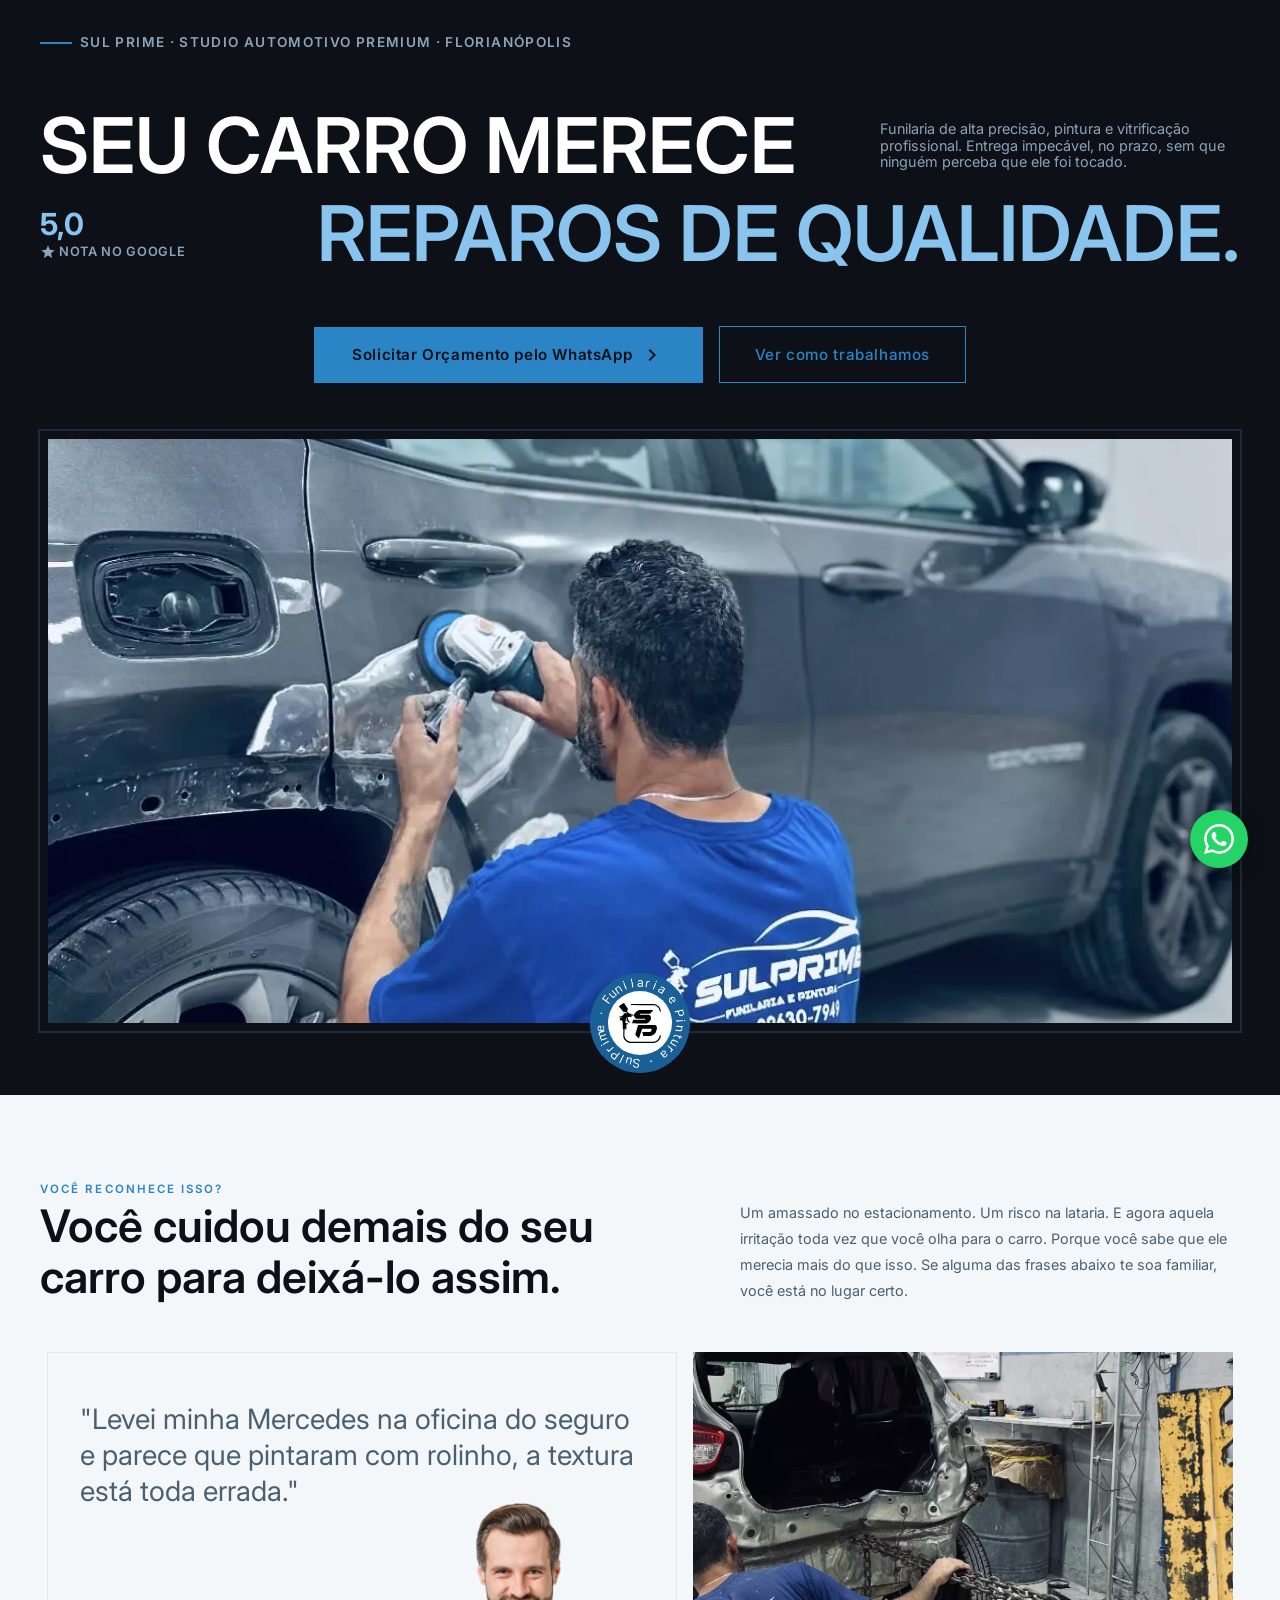
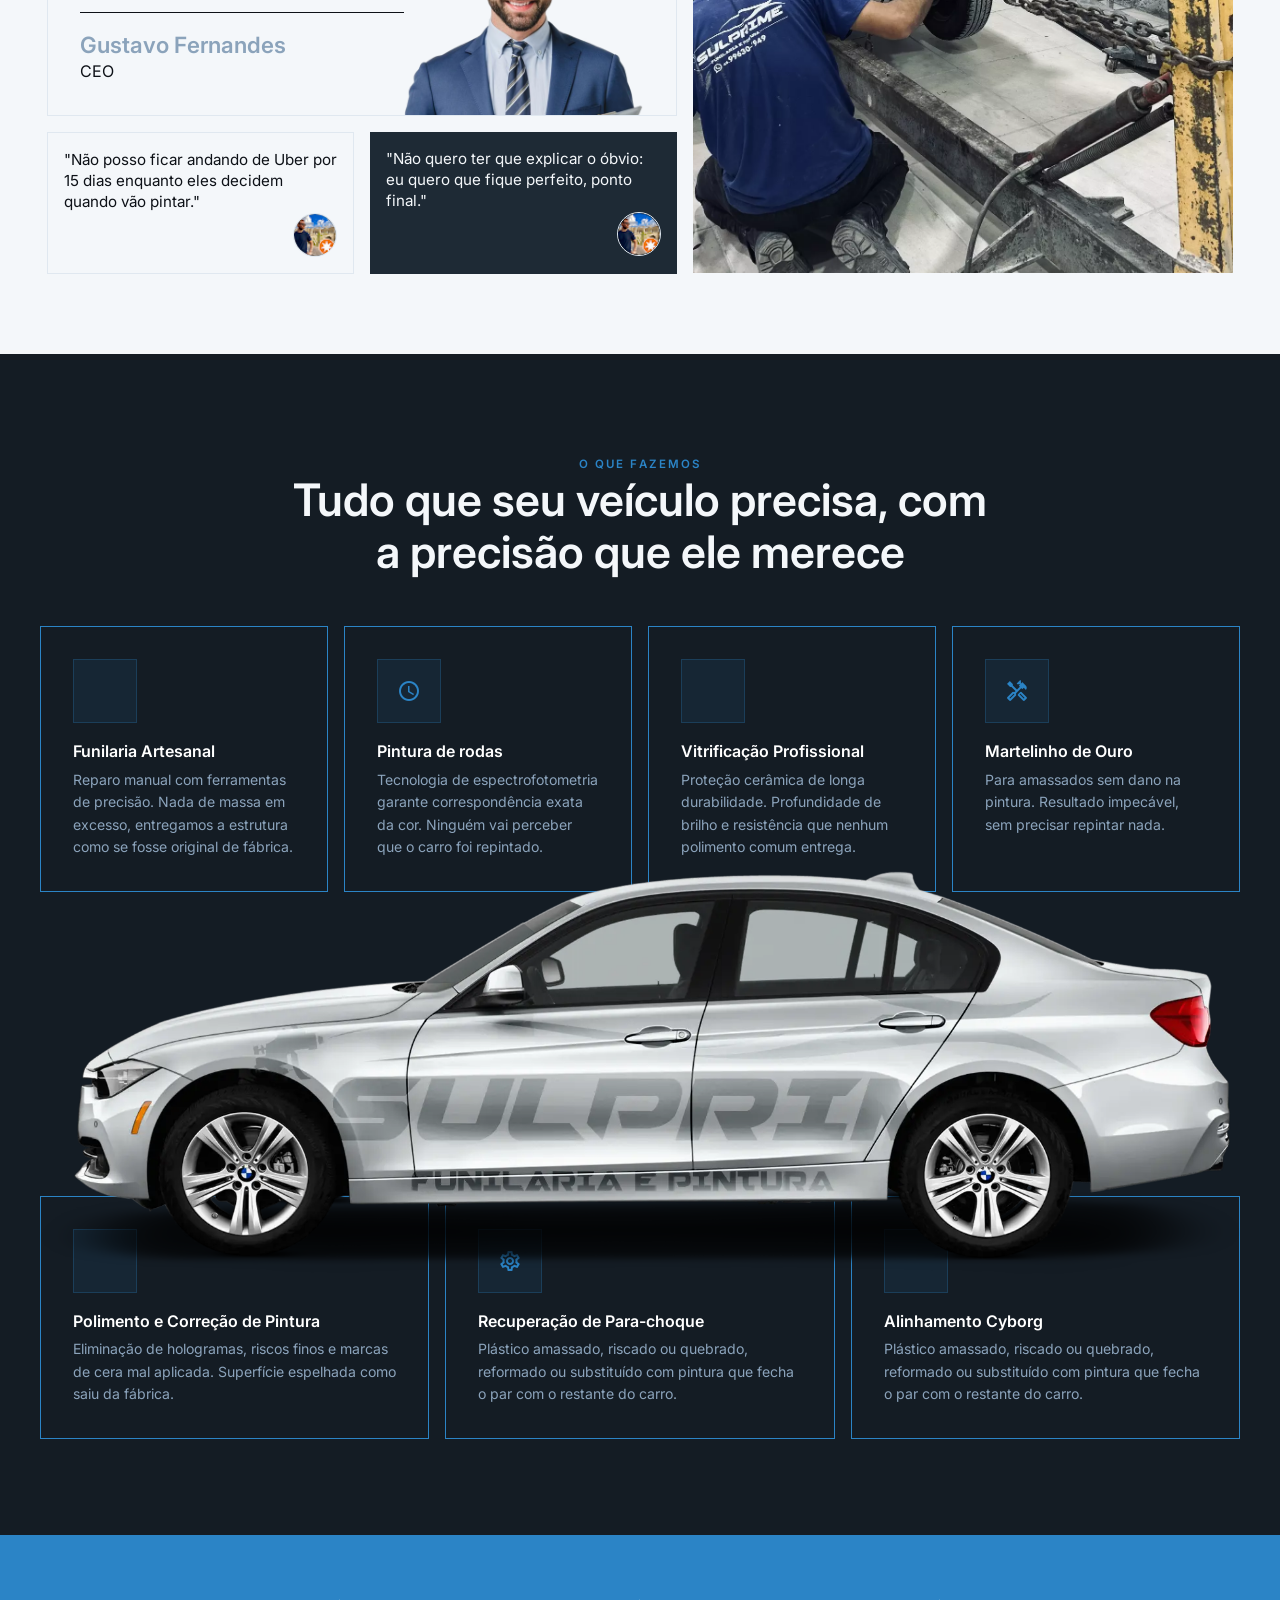
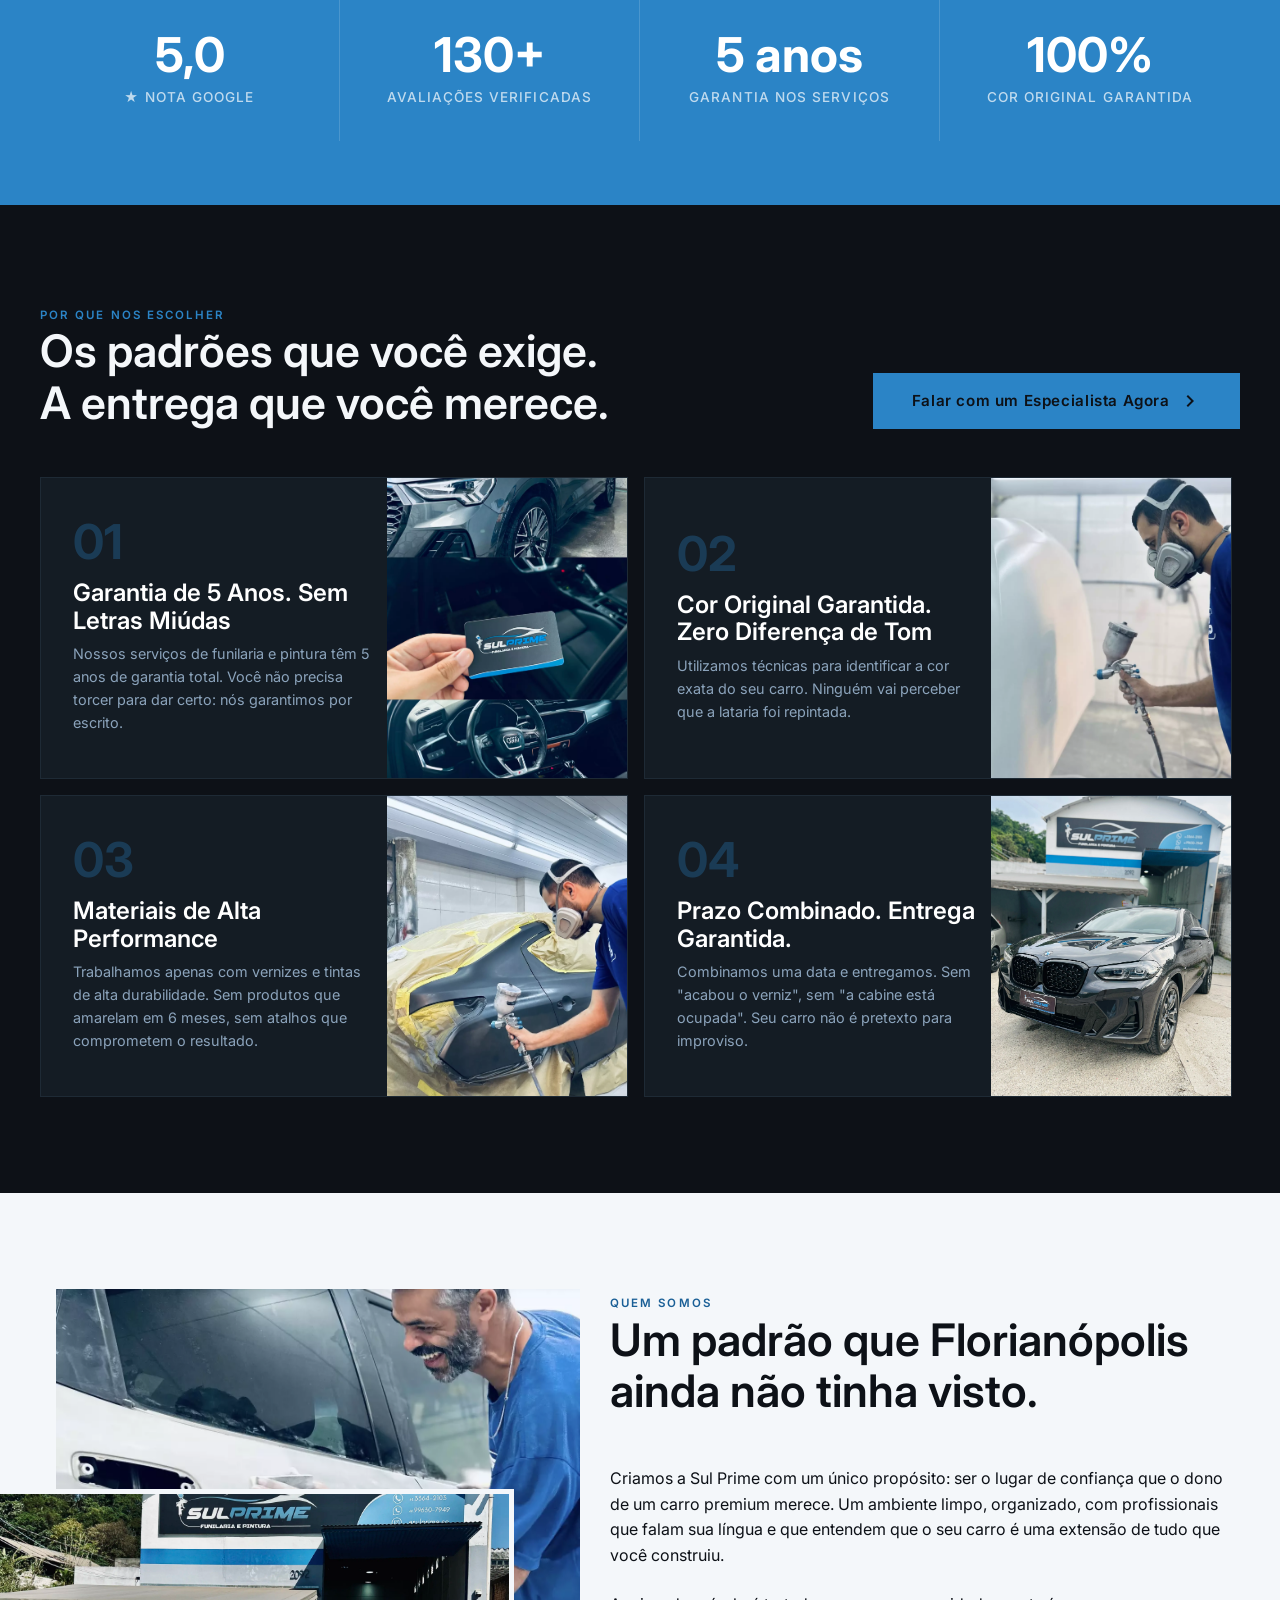
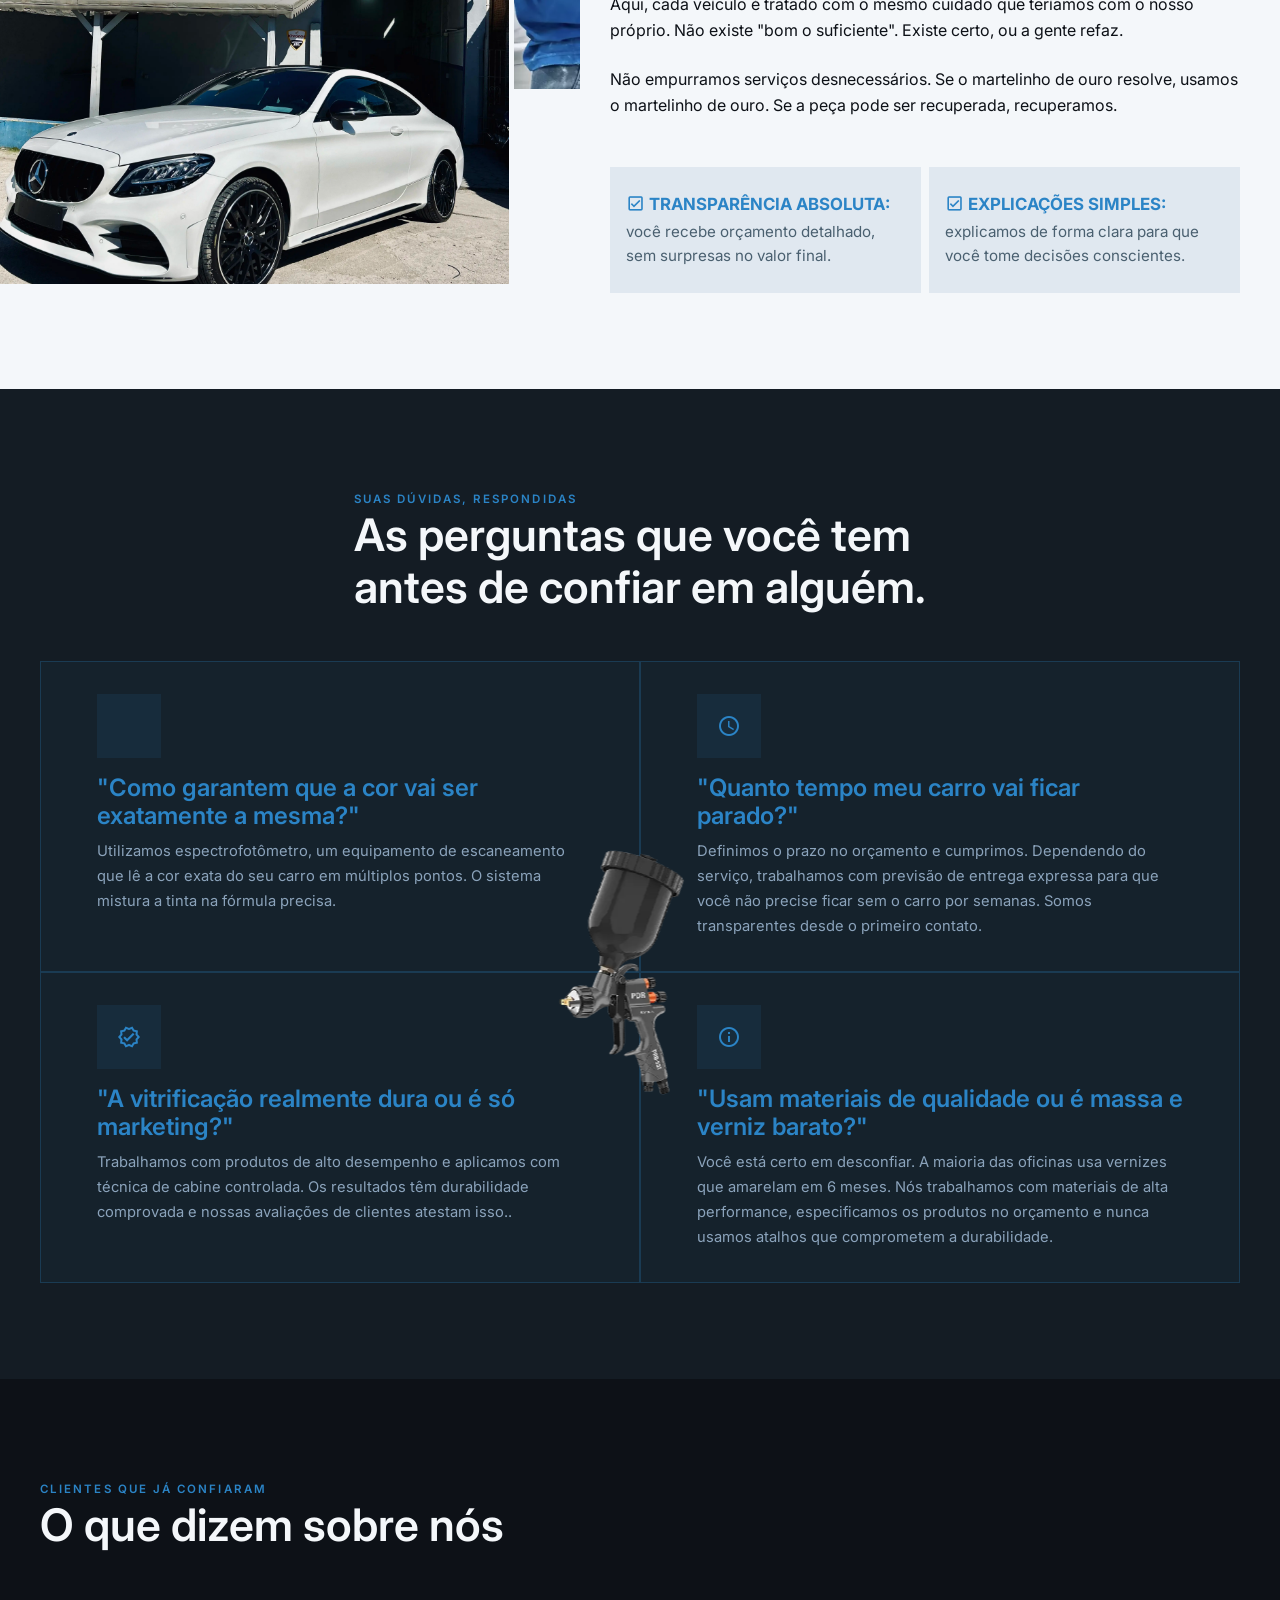
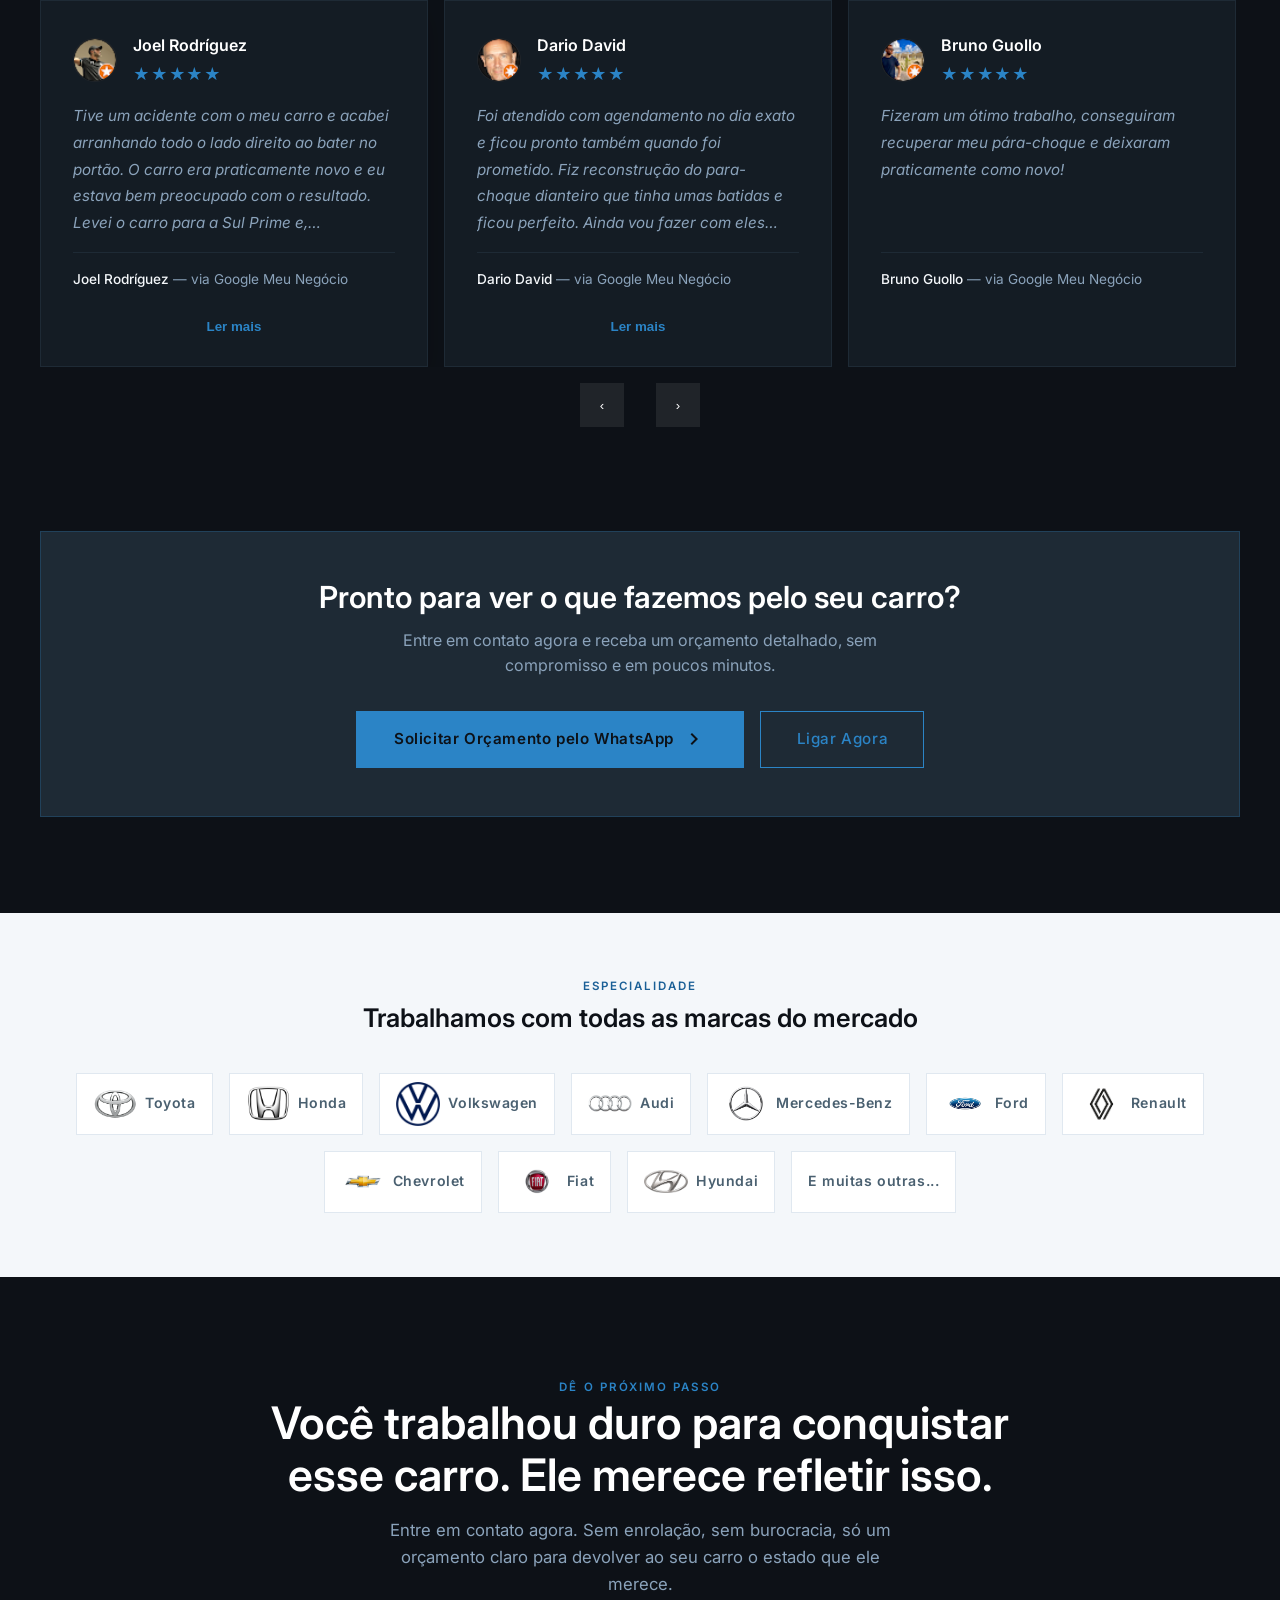
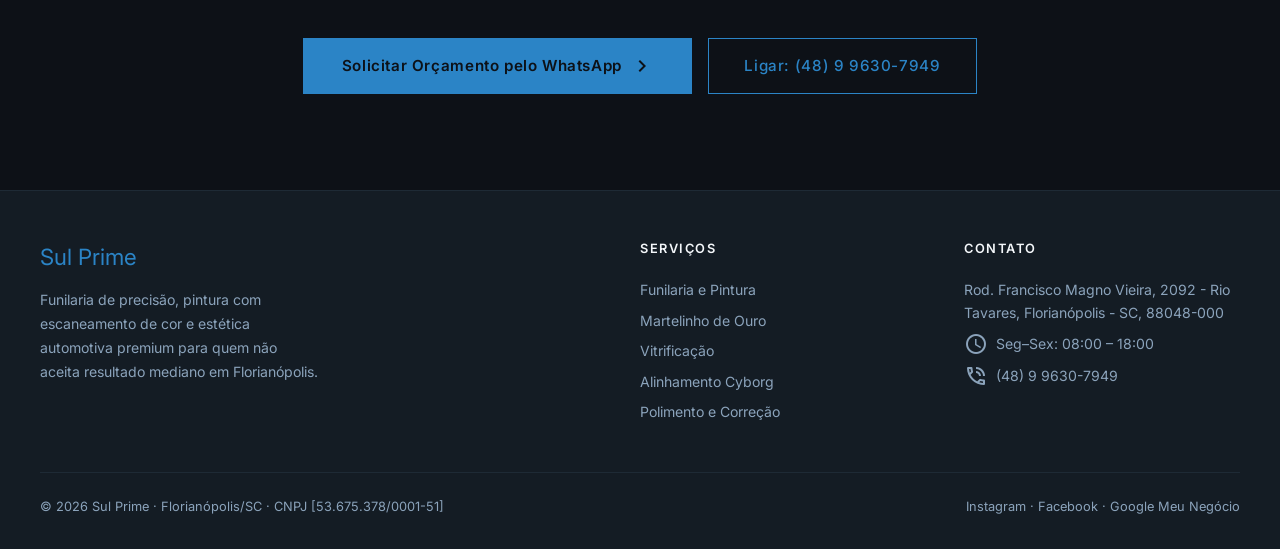
==== index.html @ a386375e "adiciona logos, icones e ajusta elementos" ====
<!DOCTYPE html>
<html lang="pt-BR">

<head>
  <meta charset="UTF-8">
  <meta name="viewport" content="width=device-width, initial-scale=1.0">
  <title>Sul Prime — Florianópolis</title>
  <link rel="preconnect" href="https://fonts.googleapis.com">
  <link href="https://fonts.googleapis.com/css2?family=Inter:wght@400;600;700&display=swap" rel="stylesheet">
  <link href="https://fonts.googleapis.com/css2?family=Material+Icons+Outlined" rel="stylesheet" />
  <link rel="stylesheet" href="./assets/css/styles.css">
  <link rel="shortcut icon" href="./assets/img/fav.svg" type="image/x-icon">
</head>

<body>

  <!-- Floating WhatsApp -->
  <a href="https://wa.me/5548996307949" class="wa-float" target="_blank" rel="noopener"
    aria-label="Falar pelo WhatsApp">
    <svg viewBox="0 0 24 24" fill="currentColor" xmlns="http://www.w3.org/2000/svg">
      <path
        d="M17.472 14.382c-.297-.149-1.758-.867-2.03-.967-.273-.099-.471-.148-.67.15-.197.297-.767.966-.94 1.164-.173.199-.347.223-.644.075-.297-.15-1.255-.463-2.39-1.475-.883-.788-1.48-1.761-1.653-2.059-.173-.297-.018-.458.13-.606.134-.133.298-.347.446-.52.149-.174.198-.298.298-.497.099-.198.05-.371-.025-.52-.075-.149-.669-1.612-.916-2.207-.242-.579-.487-.5-.669-.51-.173-.008-.371-.01-.57-.01-.198 0-.52.074-.792.372-.272.297-1.04 1.016-1.04 2.479 0 1.462 1.065 2.875 1.213 3.074.149.198 2.096 3.2 5.077 4.487.709.306 1.262.489 1.694.625.712.227 1.36.195 1.871.118.571-.085 1.758-.719 2.006-1.413.248-.694.248-1.289.173-1.413-.074-.124-.272-.198-.57-.347m-5.421 7.403h-.004a9.87 9.87 0 01-5.031-1.378l-.361-.214-3.741.982.998-3.648-.235-.374a9.86 9.86 0 01-1.51-5.26c.001-5.45 4.436-9.884 9.888-9.884 2.64 0 5.122 1.03 6.988 2.898a9.825 9.825 0 012.893 6.994c-.003 5.45-4.437 9.884-9.885 9.884m8.413-18.297A11.815 11.815 0 0012.05 0C5.495 0 .16 5.335.157 11.892c0 2.096.547 4.142 1.588 5.945L.057 24l6.305-1.654a11.882 11.882 0 005.683 1.448h.005c6.554 0 11.89-5.335 11.893-11.893a11.821 11.821 0 00-3.48-8.413z" />
    </svg>
  </a>

  <!-- ═══ HERO ═══ -->
  <header>
    <div class="container">
      <span class="label">Sul Prime · Studio Automotivo Premium · Florianópolis</span>

      <h1>
        <span>
          Seu carro merece
          <small>
            Funilaria de alta precisão, pintura e vitrificação profissional. Entrega impecável, no prazo, sem que
            ninguém perceba que ele foi tocado.
          </small>
        </span>
        <span>
          <div class="proof-item">
            <span class="number">5,0</span>
            <span class="desc"><span class="material-icons-outlined">star</span> Nota no Google</span>
          </div>
          reparos de qualidade.
        </span>
      </h1>

      <div class="hero-cta-group">
        <a href="https://wa.me/5548996307949" class="btn-primary" target="_blank">
          Solicitar Orçamento pelo WhatsApp 
          <span class="material-icons-outlined">keyboard_arrow_right</span>
        </a>
        <a href="#diferenciais" class="btn-outline">Ver como trabalhamos</a>
      </div>

      <div class="hero-img">
        <img src="./assets/img/header.webp" alt="">
        <div class="logo-animada">
          <div class="texto-animado">
            <img src="./assets/img/texto-animado.webp" alt="">
          </div>
          <div class="logo-estatica">
            <img src="./assets/img/fav.svg" alt="">
          </div>
        </div>
      </div>

    </div>
  </header>

  <main>

    <!-- ═══ DOR — ESPELHO ═══ -->
    <section id="dor">
      <div class="container">
        <div class="header">
          <div class="titulo">
            <span class="label">Você reconhece isso?</span>
            <h2>Você cuidou demais do seu carro para deixá-lo assim.</h2>
          </div>

          <p>
            Um amassado no estacionamento. Um risco na lataria. E agora aquela irritação toda vez que você olha para o
            carro. Porque você sabe que ele merecia mais do que isso. Se alguma das frases abaixo te soa familiar, você
            está no lugar certo.
          </p>
        </div>

        <div class="conteudo">
          <div class="intro">
            <div class="itens">
              <div class="item">
                <p>
                  "Levei minha Mercedes na oficina do seguro e parece que pintaram com rolinho, a textura está toda errada."
                </p>
                <div class="detalhes">
                  <div class="texto">
                    <p class="nome">Gustavo Fernandes</p>
                    <p class="ocupacao">CEO</p>
                  </div>
                  <img src="./assets/img/exemplo.avif" alt="">
                </div>
              </div>
              <div class="item">
                <p>
                  "Não posso ficar andando de Uber por 15 dias enquanto eles decidem quando vão pintar."
                </p>
                <img src="./assets/img/avaliacoes/Bruno Guollo.png" alt="">
              </div>
              <div class="item">
                <p>
                  "Não quero ter que explicar o óbvio: eu quero que fique perfeito, ponto final."
                </p>
                <img src="./assets/img/avaliacoes/Bruno Guollo.png" alt="">
              </div>
            </div>

          </div>
          <img src="./assets/img/dor.webp" alt="">
        </div>
      </div>
    </section>

    <!-- ═══ SERVIÇOS ═══ -->
    <section id="servicos">
      <div class="container">
        <div class="titulo">
          <span class="label">O que fazemos</span>
          <h2>Tudo que seu veículo precisa, com a precisão que ele merece</h2>
        </div>

        <div class="conteudo">

          <div class="cards">
            <div class="card">
              <div class="icon">
                <span class="material-icons-outlined" aria-hidden="true">grid_view</span>
              </div>
              <h3>Funilaria Artesanal</h3>
              <p>Reparo manual com ferramentas de precisão. Nada de massa em excesso, entregamos a estrutura como se
                fosse original de fábrica.</p>
            </div>

            <div class="card">
              <div class="icon">
                <span class="material-icons-outlined" aria-hidden="true">schedule</span>
              </div>
              <h3>Pintura de rodas</h3>
              <p>Tecnologia de espectrofotometria garante correspondência exata da cor. Ninguém vai perceber que o carro
                foi repintado.</p>
            </div>

            <div class="card">
              <div class="icon">
                <span class="material-icons-outlined" aria-hidden="true">auto_awesome</span>
              </div>
              <h3>Vitrificação Profissional</h3>
              <p>Proteção cerâmica de longa durabilidade. Profundidade de brilho e resistência que nenhum polimento
                comum
                entrega.</p>
            </div>

            <div class="card">
              <div class="icon">
                <span class="material-icons-outlined" aria-hidden="true">handyman</span>
              </div>
              <h3>Martelinho de Ouro</h3>
              <p>Para amassados sem dano na pintura. Resultado impecável, sem precisar repintar nada.
              </p>
            </div>
          </div>

          <img src="./assets/img/bmw.webp" alt="">

          <div class="cards">

            <div class="card">
              <div class="icon">
                <span class="material-icons-outlined" aria-hidden="true">auto_fix_high</span>
              </div>
              <h3>Polimento e Correção de Pintura</h3>
              <p>Eliminação de hologramas, riscos finos e marcas de cera mal aplicada. Superfície espelhada como saiu da
                fábrica.</p>
            </div>

            <div class="card">
              <div class="icon">
                <span class="material-icons-outlined" aria-hidden="true">settings</span>
              </div>
              <h3>Recuperação de Para-choque</h3>
              <p>Plástico amassado, riscado ou quebrado, reformado ou substituído com pintura que fecha o par com o
                restante do carro.</p>
            </div>

            <div class="card">
              <div class="icon">
                <span class="material-icons-outlined" aria-hidden="true">no_crash</span>
              </div>
              <h3>Alinhamento Cyborg</h3>
              <p>Plástico amassado, riscado ou quebrado, reformado ou substituído com pintura que fecha o par com o
                restante do carro.</p>
            </div>
          </div>



        </div>
      </div>
    </section>

    <!-- ═══ NÚMEROS ═══ -->
    <section id="numeros">
      <div class="container">
        <div class="numeros-grid">
          <div class="numero-item">
            <div class="big">5,0</div>
            <div class="small">★ Nota Google</div>
          </div>
          <div class="numero-item">
            <div class="big">130+</div>
            <div class="small">Avaliações verificadas</div>
          </div>
          <div class="numero-item">
            <div class="big">5 anos</div>
            <div class="small">Garantia nos serviços</div>
          </div>
          <div class="numero-item">
            <div class="big">100%</div>
            <div class="small">Cor original garantida</div>
          </div>
        </div>
      </div>
    </section>

    <!-- ═══ DIFERENCIAIS ═══ -->
    <section id="diferenciais">
      <div class="container">
        <div class="header">
          <div class="titulo">
            <span class="label">Por que nos escolher</span>
            <h2>Os padrões que você exige.<br>A entrega que você merece.</h2>
          </div>
          <div class="dif-cta-center">
            <a href="https://wa.me/5548999999999" class="btn-primary" target="_blank">
              Falar com um Especialista Agora
              <span class="material-icons-outlined">keyboard_arrow_right</span>
            </a>
          </div>
        </div>

        <div class="conteudo">
          <div class="card">
            <div class="texto">
              <div class="dif-num">01</div>
              <div class="dif-content">
                <h3>Garantia de 5 Anos. Sem Letras Miúdas</h3>
                <p>Nossos serviços de funilaria e pintura têm 5 anos de garantia total. Você não precisa torcer para dar
                  certo: nós garantimos por escrito.</p>
              </div>

            </div>
            <img src="./assets/img/garantia.webp" alt="">
          </div>

          <div class="card">
            <div class="texto">
              <div class="dif-num">02</div>
              <div class="dif-content">
                <h3>Cor Original Garantida. Zero Diferença de Tom</h3>
                <p>Utilizamos técnicas para identificar a cor exata do seu carro. Ninguém vai perceber que a lataria foi
                  repintada.</p>
              </div>
            </div>

            <img src="./assets/img/cor-original.webp" alt="">
          </div>

          <div class="card">
            <div class="texto">
              <div class="dif-num">03</div>
              <div class="dif-content">
                <h3>Materiais de Alta Performance</h3>
                <p>Trabalhamos apenas com vernizes e tintas de alta durabilidade. Sem produtos que amarelam em 6 meses,
                  sem atalhos que comprometem o resultado.</p>
              </div>
            </div>

            <img src="./assets/img/alta-performance.webp" alt="">
          </div>

          <div class="card">
            <div class="texto">
              <div class="dif-num">04</div>
              <div class="dif-content">
                <h3>Prazo Combinado. Entrega Garantida.</h3>
                <p>Combinamos uma data e entregamos. Sem "acabou o verniz", sem "a cabine está ocupada". Seu carro não é
                  pretexto para improviso.</p>
              </div>
            </div>

            <img src="./assets/img/entrega.webp" alt="">
          </div>
        </div>
      </div>
    </section>

    <!-- ═══ SOBRE NÓS ═══ -->
    <section id="sobre">
      <div class="container">
        <div class="imgs">
          <img src="./assets/img/sobre-01.webp" alt="">
          <img src="./assets/img/sobre-02.webp" alt="">
        </div>

        <div class="conteudo">
          <div class="titulo">
            <span class="label">Quem somos</span>
            <h2>Um padrão que Florianópolis ainda não tinha visto.</h2>
          </div>

          <div class="texto">
            <p>
              Criamos a Sul Prime com um único propósito: ser o lugar de confiança que o dono de um carro premium
              merece. Um ambiente limpo, organizado, com profissionais que falam sua língua e que entendem que o seu
              carro é uma extensão de tudo que você construiu.
            </p>
            <p>
              Aqui, cada veículo é tratado com o mesmo cuidado que teríamos com o nosso próprio. Não existe "bom o
              suficiente". Existe certo, ou a gente refaz.
            </p>
            <p>
              Não empurramos serviços desnecessários. Se o martelinho de ouro resolve, usamos o martelinho de ouro. Se a
              peça pode ser recuperada, recuperamos.
            </p>
          </div>

          <div class="destaques">
            <div class="destaque">
              <p class="titulo">
                <span class="material-icons-outlined">check_box</span>
                <strong>Transparência absoluta:</strong>
              </p>
              <p>você recebe orçamento detalhado, sem surpresas no valor final.</p>
            </div>

            <div class="destaque">
              <p class="titulo">
                <span class="material-icons-outlined">check_box</span>
                <strong>Explicações simples:</strong>
              </p>
              <p>explicamos de forma clara para que você tome decisões conscientes.</p>
            </div>
          </div>
        </div>
      </div>
    </section>

    <!-- ═══ GARANTIAS / OBJEÇÕES ═══ -->
    <section id="garantias">
      <div class="container">
        <div class="section-header">
          <span class="label">Suas dúvidas, respondidas</span>
          <h2>As perguntas que você tem<br>antes de confiar em alguém.</h2>
        </div>

        <div class="conteudo">
          <div class="garantias">
            <div class="card">
              <div class="icon">
                  <span class="material-icons-outlined" aria-hidden="true">shield</span>
              </div>
              <h3>"Como garantem que a cor vai ser exatamente a mesma?"</h3>
              <p>Utilizamos espectrofotômetro, um equipamento de escaneamento que lê a cor exata do seu carro em
                múltiplos pontos. O sistema mistura a tinta na fórmula precisa.</p>
            </div>

            <div class="card">
              <div class="icon">
                  <span class="material-icons-outlined" aria-hidden="true">schedule</span>
              </div>
              <h3>"Quanto tempo meu carro vai ficar parado?"</h3>
              <p>Definimos o prazo no orçamento e cumprimos. Dependendo do serviço, trabalhamos com previsão de entrega
                expressa para que você não precise ficar sem o carro por semanas. Somos transparentes desde o primeiro
                contato.</p>
            </div>
          </div>

          <img src="./assets/img/pistola.webp" alt="">

          <div class="garantias">
            <div class="card">
              <div class="icon">
                  <span class="material-icons-outlined" aria-hidden="true">verified</span>
              </div>
              <h3>"A vitrificação realmente dura ou é só marketing?"</h3>
              <p>Trabalhamos com produtos de alto desempenho e aplicamos com técnica de cabine controlada. Os resultados
                têm durabilidade comprovada e nossas avaliações de clientes atestam isso..</p>
            </div>

            <div class="card">
              <div class="icon">
                  <span class="material-icons-outlined" aria-hidden="true">info</span>
              </div>
              <h3>"Usam materiais de qualidade ou é massa e verniz barato?"</h3>
              <p>Você está certo em desconfiar. A maioria das oficinas usa vernizes que amarelam em 6 meses. Nós
                trabalhamos com materiais de alta performance, especificamos os produtos no orçamento e nunca usamos
                atalhos que comprometem a durabilidade.</p>
            </div>
          </div>

        </div>
      </div>
    </section>

    <!-- ═══ DEPOIMENTOS ═══ -->
    <section id="depoimentos">
      <div class="container">
        <div class="titulo">
          <span class="label">Clientes que já confiaram</span>
          <h2>O que dizem sobre nós</h2>
        </div>

        <div class="depoimentos" id="reviews-carousel" aria-live="polite">
          <div class="carousel-track" id="carousel-track">
            <!-- Avaliações serão inseridas via JS -->
          </div>
          <div class="controles">
            <button class="carousel-control prev" id="review-prev" aria-label="Avaliação anterior">‹</button>
            <button class="carousel-control next" id="review-next" aria-label="Próxima avaliação">›</button>
          </div>
        </div>

        <div class="cta-banner">
          <h2>Pronto para ver o que fazemos pelo seu carro?</h2>
          <p>Entre em contato agora e receba um orçamento detalhado, sem compromisso e em poucos minutos.</p>
          <div class="cta-banner-btns">
            <a href="https://wa.me/5548996307949" class="btn-primary" target="_blank">
              Solicitar Orçamento pelo WhatsApp
              <span class="material-icons-outlined">keyboard_arrow_right</span>
            </a>
            <a href="tel:+5548996307949" class="btn-outline">Ligar Agora</a>
          </div>
        </div>
      </div>
    </section>

    <!-- ═══ SEGURADORAS ═══ -->
    <section id="marcas">
      <div class="container">
        <span class="label">Especialidade</span>
        <h2>Trabalhamos com todas as marcas do mercado</h2>
        <div class="marcas-row">
          <div class="pill"><img src="./assets/img/logos/toyota.png" alt="">Toyota</div>
          <div class="pill"><img src="./assets/img/logos/honda.png" alt="">Honda</div>
          <div class="pill"><img src="./assets/img/logos/volkswagen.png" alt="">Volkswagen</div>
          <div class="pill"><img src="./assets/img/logos/audi.png" alt="">Audi</div>
          <div class="pill"><img src="./assets/img/logos/mercedes.png" alt="">Mercedes-Benz</div>
          <div class="pill"><img src="./assets/img/logos/ford.png" alt="">Ford</div>
          <div class="pill"><img src="./assets/img/logos/renault.png" alt="">Renault</div>
          <div class="pill"><img src="./assets/img/logos/chevrolet.png" alt="">Chevrolet</div>
          <div class="pill"><img src="./assets/img/logos/fiat.png" alt="">Fiat</div>
          <div class="pill"><img src="./assets/img/logos/hyundai.png" alt="">Hyundai</div>
          <div class="pill">E muitas outras...</div>
        </div>
      </div>
    </section>

    <!-- ═══ CTA FINAL ═══ -->
    <section id="cta-final">
      <div class="container">
        <span class="label">Dê o próximo passo</span>
        <h2>Você trabalhou duro para conquistar esse carro. Ele merece refletir isso.</h2>
        <p>
          Entre em contato agora. Sem enrolação, sem burocracia, só um orçamento claro para devolver ao seu carro o
          estado que ele merece.
        </p>
        <div class="cta-final-btns">
          <a href="https://wa.me/5548996307949" class="btn-primary" target="_blank">
            Solicitar Orçamento pelo WhatsApp
            <span class="material-icons-outlined">keyboard_arrow_right</span>
          </a>
          <a href="tel:+5548996307949" class="btn-outline">Ligar: (48) 9 9630-7949</a>
        </div>
      </div>
    </section>
  </main>

  <!-- ═══ FOOTER ═══ -->
  <footer>
    <div class="container">
      <div class="footer-grid">

        <div class="footer-brand">
          <span class="brand-name">Sul Prime</span>
          <p>Funilaria de precisão, pintura com escaneamento de cor e estética automotiva premium para quem não aceita
            resultado mediano em Florianópolis.</p>
        </div>

        <div class="footer-col">
          <h4>Serviços</h4>
          <a href="#servicos">Funilaria e Pintura</a>
          <a href="#servicos">Martelinho de Ouro</a>
          <a href="#servicos">Vitrificação</a>
          <a href="#servicos">Alinhamento Cyborg</a>
          <a href="#servicos">Polimento e Correção</a>
        </div>

        <div class="footer-col">
          <h4>Contato</h4>
          <p>Rod. Francisco Magno Vieira, 2092 - Rio Tavares, Florianópolis - SC, 88048-000</p>
          <p><span class="material-icons-outlined">access_time</span> Seg–Sex: 08:00 – 18:00</p>
          <p><span class="material-icons-outlined">phone_in_talk</span> (48) 9 9630-7949</p>
        </div>

      </div>

      <div class="footer-bottom">
        <span>© 2026 Sul Prime · Florianópolis/SC · CNPJ [53.675.378/0001-51]</span>
        <span><a href="https://www.instagram.com/sulprime.sc/" target="_blank" rel="noopener noreferrer">
            Instagram</a> · <a href="https://www.facebook.com/people/Sul-Prime-Funilaria-e-Pintura/61556341560654/#"
            target="_blank" rel="noopener noreferrer">Facebook</a> · <a
            href="https://www.google.com/maps/place/Sul+Prime+-+Funilaria+e+Pintura/data=!4m2!3m1!1s0x0:0x6445df99990cf981?sa=X&ved=1t:2428&ictx=111"
            target="_blank" rel="noopener noreferrer">Google Meu Negócio</a></span>
      </div>
    </div>
  </footer>

  <script src="./assets/js/main.js"></script>
</body>

</html>
---- assets/css/styles.css ----
*,
*::before,
*::after {
    box-sizing: border-box;
    margin: 0;
    padding: 0;
}

:root {
    --gold: #2b84c6;
    --gold-light: #89C4EE;
    --gold-dark: #1A5F96;
    --onyx: #0D1117;
    --onyx-soft: #141c24;
    --onyx-mid: #1E2A35;
    --silver: #F4F7FA;
    --silver-mid: #E0E8F0;
    --silver-dark: #8BA3BB;
    --text-dark: #0D1117;
    --text-muted: #4A6070;
    --text-light: #F4F7FA;
}

html {
    scroll-behavior: smooth;
}

body {
    font-family: 'Inter', sans-serif;
    background: var(--onyx);
    color: var(--text-light);
    line-height: 1.6;
    overflow-x: hidden;
}

/* ── TYPOGRAPHY ── */
h1,
h2,
h3 {
    font-family: 'Inter', sans-serif;
    line-height: 1.15;
}

h1 {
    font-size: clamp(2.4rem, 6vw, 5rem);
    font-weight: 600;
    text-transform: uppercase;
}

h2 {
    font-size: clamp(1.8rem, 3.5vw, 2.8rem);
    font-weight: 600;
}

h3 {
    font-size: clamp(1.2rem, 2vw, 1.5rem);
    font-weight: 600;
}

.label {
    position: relative;
    font-size: 0.72rem;
    font-weight: 600;
    letter-spacing: 0.18em;
    text-transform: uppercase;
    color: var(--gold);
}

/* ── LAYOUT ── */
.container {
    width: 1200px;
    margin: 0 auto;
}

section {
    padding: 6rem 0;
}

/* ── BUTTONS ── */
.btn-primary {
    display: flex;
    flex-direction: row;
    align-items: center;
    gap: .5rem;
    background: var(--gold);
    color: var(--onyx);
    font-family: 'Inter', sans-serif;
    font-size: 0.95rem;
    font-weight: 600;
    letter-spacing: 0.04em;
    padding: 1rem 2.4rem;
    border: none;
    text-decoration: none;
    cursor: pointer;
    transition: background 0.2s, transform 0.15s;
}

.btn-primary:hover {
    background: var(--gold-light);
    transform: translateY(-1px);
}

.btn-outline {
    display: inline-block;
    background: transparent;
    color: var(--gold);
    font-family: 'Inter', sans-serif;
    font-size: 0.95rem;
    font-weight: 500;
    letter-spacing: 0.04em;
    padding: 0.95rem 2.2rem;
    border: 1px solid var(--gold);
    text-decoration: none;
    cursor: pointer;
    transition: all 0.2s;
}

.btn-outline:hover {
    background: var(--gold);
    color: var(--onyx);
}

.gold-line.center {
    margin: 1.2rem auto 1.6rem;
}

/* ── FLOATING WHATSAPP ── */
.wa-float {
    position: fixed;
    bottom: 2rem;
    right: 2rem;
    z-index: 999;
    background: #25D366;
    color: #fff;
    width: 58px;
    height: 58px;
    border-radius: 50%;
    display: flex;
    align-items: center;
    justify-content: center;
    box-shadow: 0 4px 20px rgba(0, 0, 0, 0.4);
    text-decoration: none;
    transition: transform 0.2s;
}

.wa-float:hover {
    transform: scale(1.08);
}

.wa-float svg {
    width: 30px;
    height: 30px;
}

@media (max-width: 426px) {
    .container {
        width: 375px;
    }

    .btn-primary {
        padding: 1rem;
    }
}

/* ═══════════════════════════
    HERO
═══════════════════════════ */
header {
    min-height: 100vh;
    display: flex;
    flex-direction: column;
    justify-content: flex-start;
    position: relative;
    padding: 2rem 0 4rem;
    background: var(--onyx);
    overflow: hidden;
}

header .container {
    display: flex;
    flex-direction: column;
    gap: 3rem;
}

header .label {
    color: var(--silver-dark);
    font-size: 0.85rem;
    letter-spacing: 0.1em;
    text-transform: uppercase;
    margin-left: 40px;
}

header .label::after {
    width: 32px;
    height: 2px;
    position: absolute;
    margin: auto 0;
    top: 0;
    bottom: 0;
    left: -40px;
    background: var(--gold);
    content: '';
}

header h1 {
    width: 100%;
    display: flex;
    flex-direction: column;
    align-items: flex-end;
    color: #fff;
}

header h1 span {
    width: 100%;
    display: flex;
    flex-direction: row;
    align-items: center;
    justify-content: space-between;
    gap: 0;
}

header h1 span:last-child:not(.proof-item span) {
    color: var(--gold-light);
}

header h1 span:first-child small {
    width: 360px;
}

header h1 span small {
    font-size: .9rem;
    text-transform: none;
    color: var(--silver-dark);
    font-weight: 400;
    width: 300px;
}

header .hero-cta-group {
    display: flex;
    align-items: center;
    justify-content: center;
    gap: 1rem;
    flex-wrap: wrap;
}

header .proof-item {
    display: flex;
    flex-direction: column;
}

header .proof-item .number {
    font-family: 'Inter', sans-serif;
    font-size: 1.9rem;
    font-weight: 700;
    color: var(--gold-light);
    line-height: 1;
}

header .proof-item .desc {
    display: flex;
    flex-direction: row;
    align-items: flex-end;
    gap: .2rem;
    font-size: 0.8rem;
    color: var(--silver-dark);
    letter-spacing: 0.05em;
    margin-top: 0.3rem;
}

header .proof-item .desc span {
    width: fit-content;
    font-size: 1rem;
}

header .hero-img {
    width: 100%;
    height: 600px;
    position: relative;
    box-shadow: 0 0 0 2px var(--onyx-mid);
    border: 8px solid #0D1117;
}

header .hero-img img:first-child {
    width: 100%;
    height: 100%;
    object-fit: cover;
}

header .hero-img .logo-animada {
    width: 100px;
    height: 100px;
    position: absolute;
    left: 0;
    right: 0;
    bottom: -50px;
    margin: 0 auto;
    display: flex;
    align-items: center;
    justify-content: center;
    z-index: 2;
    overflow: hidden;
    border-radius: 200px;
}

header .hero-img .logo-animada .texto-animado {
    width: 100%;
    height: 100%;
    position: absolute;
    top: 0;
    left: 0;
    background: var(--gold-dark);
    padding: 0.1rem;
    z-index: 0;
    display: flex;
    align-items: center;
    justify-content: center;
}

header .hero-img .logo-animada .texto-animado img {
    width: 108%;
    height: 108%;
    object-fit: cover;
    animation: slow-rotate 18s linear infinite;
}

header .hero-img .logo-animada .logo-estatica {
    position: relative;
    width: 64px;
    height: 64px;
    background: #fff;
    border-radius: 120px;
    padding: .7rem;
    z-index: 2;
}

header .hero-img .logo-animada .logo-estatica img {
    width: 100%;
    height: 100%;
    object-fit: contain;
}


/* ═══════════════════════════
    DOR — SEÇÃO ESPELHO
═══════════════════════════ */
#dor {
    background: var(--silver);
    color: var(--text-dark);
    padding: 5rem 0;
}

#dor .container {
    display: flex;
    flex-direction: column;
    align-items: center;
    gap: 3rem;
}

#dor .header {
    width: 100%;
    display: flex;
    flex-direction: row;
    align-items: flex-end;
    justify-content: space-between;
    gap: 2rem;
}

#dor .titulo {
    width: 600px;
}

#dor .header p {
    width: 500px;
    font-size: .9rem;
    color: var(--text-muted);
    line-height: 1.8;
}

#dor h2 {
    text-align: left;
    color: var(--onyx);
}

#dor .conteudo {
    display: flex;
    flex-direction: row;
    align-items: flex-start;
    gap: 1rem;
}

#dor .intro {
    width: 630px;
    height: fit-content;
    display: flex;
    flex-direction: column;
    gap: 1rem;
}

#dor .conteudo>img {
    width: 540px;
    height: 521px;
    object-fit: cover;
}

#dor .itens {
    display: flex;
    flex-direction: row;
    flex-wrap: wrap;
    gap: 1rem;
    position: relative;
}

#dor .itens .item {
    display: flex;
}

#dor .itens .item:first-child {
    padding: 3rem 2rem 0;
    flex-direction: column;
    border: 1px solid var(--silver-mid);
}

#dor .itens .item:first-child>p {
    font-size: 1.75rem;
    color: var(--text-muted);
    line-height: 1.3;
}

#dor .itens .item .detalhes {
    display: flex;
    flex-direction: row;
    align-items: flex-end;
    justify-content: space-between;
    margin-top: -.5rem;
}

#dor .itens .item:first-child .texto {
    width: 100%;
    border-top: 1px solid var(--text-dark);
    padding: 1rem 0 2rem;
}

#dor .itens .item:first-child .texto p {
    font-size: 1rem;
    color: var(--text-dark);
}

#dor .itens .item:first-child .texto p:first-child {
    font-size: 1.4rem;
    font-weight: 600;
    color: var(--silver-dark);
}

#dor .itens .item .detalhes img {
    width: 240px;
}

#dor .itens .item:not(:first-child):not(:last-child) {
    background-color: transparent;
    border: 1px solid var(--silver-mid);
    color: var(--text-dark);
}

#dor .itens .item:not(:first-child) {
    padding: 1rem;
    flex-direction: column;
    align-items: flex-end;
    width: 307px;
    background-color: var(--onyx-mid);
    color: var(--text-light);
}

#dor .itens .item:not(:first-child) img {
    width: 44px;
    height: 44px;
    border-radius: 100px;
    border: 1px solid var(--silver-mid);
}

#dor .itens .item p {
    font-size: 0.95rem;
    line-height: 1.4;
    font-weight: 400;
}

@media (max-width:426px) {
    #dor .header, #dor .conteudo {
        flex-direction: column;
        align-items: flex-start;
    }

    #dor .titulo, #dor .header p, #dor .intro {
        width: 100%;
    }

    #dor .itens .item .detalhes {
        flex-direction: column;
        margin-top: 0;
    }

    #dor .conteudo>img {
        width: 100%;
        height: auto;
    }
}

/* ═══════════════════════════
    SERVIÇOS
═══════════════════════════ */
#servicos {
    background: var(--onyx-soft);
    padding: 6rem 0;
}

#servicos .container {
    display: flex;
    flex-direction: column;
    align-items: center;
    gap: 3rem;
}

#servicos .titulo {
    width: 700px;
    text-align: center;
}

#servicos .conteudo {
    position: relative;
    display: flex;
    flex-direction: column;
    gap: 19rem;
}

#servicos .conteudo img {
    position: absolute;
    width: 100%;
    height: 100%;
    object-fit: contain;
    pointer-events: none;
    object-position: 0 245px;
}


#servicos .cards {
    display: flex;
    flex-direction: row;
    gap: 1rem;
}

#servicos .card {
    width: 100%;
    border: 1px solid var(--gold);
    padding: 2rem;
}

#servicos .card:hover {
    background-color: var(--gold-dark);
    cursor: pointer;
}

#servicos .icon {
    width: 64px;
    height: 64px;
    background: rgba(43, 132, 198, 0.1);
    border: 1px solid rgba(43, 132, 198, 0.25);
    display: flex;
    align-items: center;
    justify-content: center;
    margin-bottom: 1.2rem;
}

#servicos .icon span {
    font-size: 24px;
    color: var(--gold);
}

#servicos .card h3 {
    font-size: 1rem;
    font-family: 'Inter', sans-serif;
    font-weight: 600;
    color: #fff;
    margin-bottom: 0.5rem;
}

#servicos .card p {
    font-size: 0.88rem;
    color: var(--silver-dark);
    line-height: 1.6;
}

@media (max-width:426px) {
    #servicos .titulo {
        width: 100%;
    }
    #servicos .cards {
        flex-direction: column;
    }
}

/* ═══════════════════════════
    NÚMEROS
═══════════════════════════ */
#numeros {
    background: var(--gold);
    padding: 4rem 0;
}

.numeros-grid {
    display: grid;
    grid-template-columns: repeat(auto-fit, minmax(180px, 1fr));
    gap: 0;
}

.numero-item {
    text-align: center;
    padding: 2rem 1.5rem;
    border-right: 1px solid rgba(255, 255, 255, 0.15);
}

.numero-item:last-child {
    border-right: none;
}

.numero-item .big {
    font-family: 'Inter', sans-serif;
    font-size: 3rem;
    font-weight: 700;
    color: #fff;
    line-height: 1;
}

.numero-item .small {
    font-size: 0.85rem;
    font-weight: 500;
    color: rgba(255, 255, 255, 0.7);
    margin-top: 0.5rem;
    text-transform: uppercase;
    letter-spacing: 0.08em;
}

/* ═══════════════════════════
    DIFERENCIAIS
═══════════════════════════ */
#diferenciais {
    background: var(--onyx);
    padding: 6rem 0;
}

#diferenciais .header {
    width: 100%;
    display: flex;
    flex-direction: row;
    justify-content: space-between;
    align-items: flex-end;
}

#diferenciais .container {
    display: flex;
    flex-direction: column;
    align-items: flex-start;
    gap: 3rem;
}

#diferenciais .conteudo {
    display: flex;
    flex-direction: row;
    flex-wrap: wrap;
    gap: 1rem;
}

#diferenciais .card {
    width: 588px;
    background: var(--onyx-soft);
    border: 1px solid var(--onyx-mid);
    display: flex;
    flex-direction: row;
    align-items: center;
    gap: 1rem;
}

#diferenciais .card .texto {
    width: 100%;
    display: flex;
    flex-direction: column;
    gap: 0.8rem;
    padding: 2rem 0 2rem 2rem;
}

#diferenciais .card img {
    width: 240px;
    height: 300px;
    object-fit: cover;
    flex-shrink: 0;
}

.dif-num {
    font-size: 3rem;
    font-weight: 700;
    color: rgba(43, 132, 198, 0.3);
    line-height: 1;
    flex-shrink: 0;
    margin-top: -4px;
}

.dif-content h3 {
    font-size: 1.5rem;
    font-weight: 600;
    color: #fff;
    margin-bottom: 0.5rem;
}

.dif-content p {
    font-size: 0.9rem;
    color: var(--silver-dark);
    line-height: 1.6;
}

@media (max-width:426px) {
    #diferenciais .header {
        flex-direction: column;
        align-items: flex-start;
        gap: 1rem;
    }
    
    #diferenciais .card {
        width: 100%;
        flex-direction: column;
    }
}

/* ═══════════════════════════
    SOBRE
═══════════════════════════ */
#sobre {
    background: var(--silver);
    color: var(--text-dark);
    padding: 6rem 0;
}

#sobre .container {
    display: flex;
    flex-direction: row;
    justify-content: space-between;
}

#sobre h2 {
    color: var(--onyx);
}

#sobre .label {
    color: var(--gold-dark);
}

#sobre .imgs {
    width: 540px;
    height: 600px;
    position: relative;
    display: flex;
    flex-direction: column;
    align-items: flex-end;
    gap: 1rem;
}

#sobre .imgs img {
    position: relative;
    width: 97%;
    height: 400px;
    object-fit: cover;
    object-position: 0 -120px;
}

#sobre .imgs img:first-of-type {
    position: absolute;
    bottom: 0px;
    left: -50px;
    border: 5px solid var(--silver);
    z-index: 2;
    object-position: 0 -210px;
}

#sobre .destaques {
    width: 100%;
    display: flex;
    flex-direction: row;
    gap: .5rem;
}

#sobre .destaque {
    width: 100%;
    display: flex;
    flex-direction: column;
    align-items: flex-start;
    gap: .15rem;
    padding: 1.5rem 1rem;
    background-color: var(--silver-mid);
    color: var(--text-muted);
    font-size: .95rem;
}

#sobre .destaque .titulo {
    display: flex;
    flex-direction: row;
    align-items: center;
    gap: .25rem;
}

#sobre .destaque strong {
    color: var(--gold);
    font-size: 1.05rem;
    text-transform: uppercase;
}

#sobre .destaque .material-icons-outlined {
    font-size: 1.2rem;
    color: var(--gold);
}

#sobre .conteudo {
    width: 630px;
    display: flex;
    flex-direction: column;
    gap: 3rem;
}

#sobre .conteudo .texto {
    display: flex;
    flex-direction: column;
    gap: 1.5rem;
}

@media (max-width:426px) {
    #sobre .container {
        flex-direction: column-reverse;
        gap: 3rem;
    }

    #sobre .conteudo {
        width: 100%;
        gap: 2rem;
    }

    #sobre .destaques {
        flex-direction: column;
    }

    #sobre .imgs {
        width: 100%;
        height: auto;
        gap: 0;
    }

    #sobre .imgs img {
        width: 100%;
        height: auto;
        object-position: center !important;
    }

    #sobre .imgs img:first-of-type {
        position: relative;
        left: 0;
        border: none;
    }
}

/* ═══════════════════════════
    MEDOS / OBJEÇÕES
═══════════════════════════ */
#garantias {
    background: var(--onyx-soft);
    padding: 6rem 0;
}

#garantias .container {
    display: flex;
    flex-direction: column;
    align-items: center;
    gap: 3rem;
}

#garantias .conteudo {
    display: flex;
    flex-direction: column;
    align-items: center;
    position: relative;
}

#garantias .garantias {
    display: flex;
    flex-direction: row;
    align-items: stretch;
}

#garantias img {
    width: 250px;
    height: 250px;
    object-fit: contain;
    position: absolute;
    top: 50%;
    left: 50%;
    transform: translate(-57%, -50%);
}

#garantias .card {
    width: 100%;
    padding: 2rem 3.5rem;
    border: 1px solid var(--onyx-mid);
    background: rgba(43, 132, 198, 0.05);
    border-color: rgba(43, 132, 198, 0.25);
}

#garantias .card h3 {
    font-family: 'Inter', sans-serif;
    font-size: 1.5rem;
    font-weight: 600;
    color: var(--gold);
    margin-bottom: 0.6rem;
}

#garantias .card p {
    font-size: 0.92rem;
    color: var(--silver-dark);
    line-height: 1.7;
}

#garantias .icon {
    width: 64px;
    height: 64px;
    margin-bottom: 1rem;
    background: rgba(43, 132, 198, 0.1);
    display: flex;
    align-items: center;
    justify-content: center;
}

#garantias .icon span {
    font-size: 24px;
    color: var(--gold);
}

@media (max-width:426px) {
    #garantias .garantias {
        flex-direction: column;
    }
}

/* ═══════════════════════════
    DEPOIMENTOS
═══════════════════════════ */
#depoimentos {
    background: var(--onyx);
    padding: 6rem 0;
}

#depoimentos .container {
    display: flex;
    flex-direction: column;
    gap: 3rem;
}

#depoimentos .depoimentos {
    position: relative;
    display: flex;
    flex-direction: column;
    align-items: center;
    gap: 1rem;
}

#depoimentos .depoimentos .controles {
    display: flex;
    flex-direction: row;
    gap: 2rem;
}

.depo-card {
    background: var(--onyx-soft);
    border: 1px solid var(--onyx-mid);
    padding: 2rem;
    display: flex;
    flex-direction: column;
    gap: 1.2rem;
}

.depo-stars {
    color: var(--gold);
    font-size: 0.9rem;
    letter-spacing: 2px;
}

.depo-text {
    font-size: 0.95rem;
    color: var(--silver-dark);
    line-height: 1.75;
    flex: 1;
    font-style: italic;
}

/* Truncamento para até 5 linhas com botão 'Ler mais' */
.depo-text.truncated {
    display: -webkit-box;
    -webkit-line-clamp: 5;
    -webkit-box-orient: vertical;
    overflow: hidden;
}
.depo-text.expanded {
    display: block;
}

.read-more {
    margin-top: 0.75rem;
    background: transparent;
    border: none;
    color: var(--gold);
    font-weight: 600;
    cursor: pointer;
    padding: 0;
}
.read-more:focus { outline: none; }

.depo-author {
    font-size: 0.85rem;
    color: var(--silver);
    font-weight: 500;
    border-top: 1px solid var(--onyx-mid);
    padding-top: 1rem;
}

.depo-author span {
    color: var(--silver-dark);
    font-weight: 400;
}

.carousel-track {
    display: flex;
    gap: 1rem;
    overflow-x: auto;
    overflow-y: hidden;
    scroll-behavior: smooth;
    width: 100%;
    touch-action: pan-x;
    scrollbar-width: none;
}

.carousel-track::-webkit-scrollbar {
    display: none;
}

.carousel-slide {
    flex: 0 0 100%;
    max-width: 100%;
    min-width: 100%;
    min-height: 320px;
    background: var(--onyx-soft);
    border: 1px solid var(--onyx-mid);
    padding: 2rem;
    display: flex;
    flex-direction: column;
    gap: 1rem;
    user-select: none;
}

.carousel-slide.active {
    box-shadow: 0 10px 30px rgba(0, 0, 0, 0.18);
}

@media (min-width: 760px) {
    .carousel-slide {
        min-width: calc(50% - 0.75rem);
        max-width: calc(50% - 0.75rem);
    }
}

@media (min-width: 1200px) {
    .carousel-slide {
        min-width: calc(33.33% - 0.75rem);
        max-width: calc(33.33% - 0.75rem);
    }
}

.review-meta {
    display: flex;
    align-items: center;
    gap: 1rem;
}

.review-photo {
    width: 44px;
    height: 44px;
    border-radius: 50%;
    overflow: hidden;
    flex-shrink: 0;
    background: var(--onyx);
    border: 1px solid rgba(255, 255, 255, 0.08);
}

.review-photo img {
    width: 100%;
    height: 100%;
    object-fit: cover;
}

.review-meta-text {
    display: grid;
    gap: 0.2rem;
}

.review-name {
    font-weight: 600;
    color: #fff;
}

.review-source {
    font-size: 0.85rem;
    color: var(--silver-dark);
}

.review-stars {
    color: var(--gold);
    font-size: 1rem;
    letter-spacing: 0.05em;
}

.review-placeholder {
    width: 100%;
    height: 100%;
    display: grid;
    place-items: center;
    color: #fff;
    background: rgba(255, 255, 255, 0.08);
    font-weight: 700;
}

.carousel-control {
    background: rgba(255, 255, 255, 0.08);
    color: #fff;
    border: none;
    width: 44px;
    height: 44px;
    display: flex;
    align-items: center;
    justify-content: center;
    cursor: pointer;
    transition: transform 0.2s, background 0.2s;
}

.carousel-control:hover {
    transform: scale(1.05);
    background: rgba(255, 255, 255, 0.14);
}

.carousel-indicators {
    display: flex;
    justify-content: center;
    gap: 0.5rem;
    margin-top: 1.5rem;
}

.carousel-indicator {
    width: 10px;
    height: 10px;
    border-radius: 50%;
    background: rgba(255, 255, 255, 0.18);
    transition: background 0.2s;
}

.carousel-indicator.active {
    background: var(--gold);
}

/* ═══════════════════════════
    CTA INTERMEDIÁRIO
═══════════════════════════ */
.cta-banner {
    background: var(--onyx-mid);
    border: 1px solid rgba(43, 132, 198, 0.25);
    padding: 3rem;
    text-align: center;
    margin: 3.5rem 0 0;
}

.cta-banner h2 {
    color: #fff;
    font-size: clamp(1.4rem, 2.5vw, 1.9rem);
    margin-bottom: 0.8rem;
}

.cta-banner p {
    color: var(--silver-dark);
    font-size: 1rem;
    margin-bottom: 2rem;
    max-width: 500px;
    margin-left: auto;
    margin-right: auto;
}

.cta-banner-btns {
    display: flex;
    gap: 1rem;
    justify-content: center;
    flex-wrap: wrap;
}

/* ═══════════════════════════
    MARCAS
═══════════════════════════ */
#marcas {
    background: var(--silver);
    padding: 4rem 0;
}

#marcas .label {
    color: var(--gold-dark);
    text-align: center;
    display: block;
    margin-bottom: 0.5rem;
}

#marcas h2 {
    color: var(--onyx);
    text-align: center;
    font-size: 1.6rem;
    margin-bottom: 2.5rem;
}

.marcas-row {
    display: flex;
    flex-wrap: wrap;
    gap: 1rem;
    justify-content: center;
    align-items: stretch;
}

#marcas .pill {
    display: flex;
    flex-direction: row;
    align-items: center;
    gap: .5rem;
    background: #fff;
    border: 1px solid var(--silver-mid);
    padding: .5rem 1rem;
    font-size: 0.88rem;
    font-weight: 600;
    color: var(--text-muted);
    letter-spacing: 0.04em;
}

#marcas .pill img {
    width: 44px;
    height: 44px;
    object-fit: contain;
}


/* ═══════════════════════════
    CTA FINAL
═══════════════════════════ */
#cta-final {
    background: var(--onyx);
    padding: 6rem 0;
    text-align: center;
}

#cta-final h2 {
    width: 800px;
    color: #fff;
    margin: 0 auto 1rem;
}

#cta-final p {
    color: var(--silver-dark);
    font-size: 1.05rem;
    max-width: 520px;
    margin: 0 auto 2.5rem;
}

.cta-final-btns {
    display: flex;
    gap: 1rem;
    justify-content: center;
    flex-wrap: wrap;
}

@media (max-width:426px) {
    #cta-final h2 {
        width: 100%;
    }
}

/* ═══════════════════════════
    FOOTER
═══════════════════════════ */
footer {
    background: var(--onyx-soft);
    border-top: 1px solid var(--onyx-mid);
    padding: 3rem 0 2rem;
}

.footer-grid {
    display: grid;
    grid-template-columns: 2fr 1fr 1fr;
    gap: 3rem;
    margin-bottom: 2.5rem;
}

.footer-brand .brand-name {
    font-family: 'Inter', sans-serif;
    font-size: 1.4rem;
    color: var(--gold);
    margin-bottom: 0.8rem;
    display: block;
}

.footer-brand p {
    font-size: 0.88rem;
    color: var(--silver-dark);
    line-height: 1.7;
    max-width: 280px;
}

.footer-col h4 {
    font-family: 'Inter', sans-serif;
    font-size: 0.8rem;
    font-weight: 600;
    color: var(--silver);
    text-transform: uppercase;
    letter-spacing: 0.12em;
    margin-bottom: 1.2rem;
}

.footer-col a,
.footer-col p {
    display: flex;
    flex-direction: row;
    align-items: center;
    gap: .5rem;
    font-size: 0.88rem;
    color: var(--silver-dark);
    text-decoration: none;
    margin-bottom: 0.5rem;
    line-height: 1.6;
}

.footer-col a:hover {
    color: var(--gold);
}

footer a {
    color: var(--silver-dark);
    text-decoration: none;
}

.footer-bottom {
    border-top: 1px solid var(--onyx-mid);
    padding-top: 1.5rem;
    display: flex;
    justify-content: space-between;
    align-items: center;
    font-size: 0.8rem;
    color: var(--silver-dark);
    flex-wrap: wrap;
    gap: 1rem;
}

/* ═══════════════════════════
    RESPONSIVE
═══════════════════════════ */
@media (max-width: 900px) {

    #dor .container,
    .sobre-grid,
    .diferenciais-grid,
    .garantias-grid,
    .footer-grid {
        grid-template-columns: 1fr;
        gap: 2.5rem;
    }

    header::before {
        width: 100%;
        clip-path: none;
        opacity: 0.4;
    }

    .numeros-grid {
        grid-template-columns: repeat(2, 1fr);
    }

    .numero-item {
        border-right: none;
        border-bottom: 1px solid rgba(255, 255, 255, 0.12);
    }

    .numero-item:last-child {
        border-bottom: none;
    }
}

@media (max-width: 600px) {
    section {
        padding: 4rem 0;
    }

    .container {
        padding: 0 1.25rem;
    }

    .hero-cta-group,
    .cta-banner-btns,
    .cta-final-btns {
        flex-direction: column;
    }

    .btn-primary,
    .btn-outline {
        text-align: center;
    }
}

@keyframes slow-rotate {
    from {
        transform: rotate(0deg);
    }

    to {
        transform: rotate(360deg);
    }
}
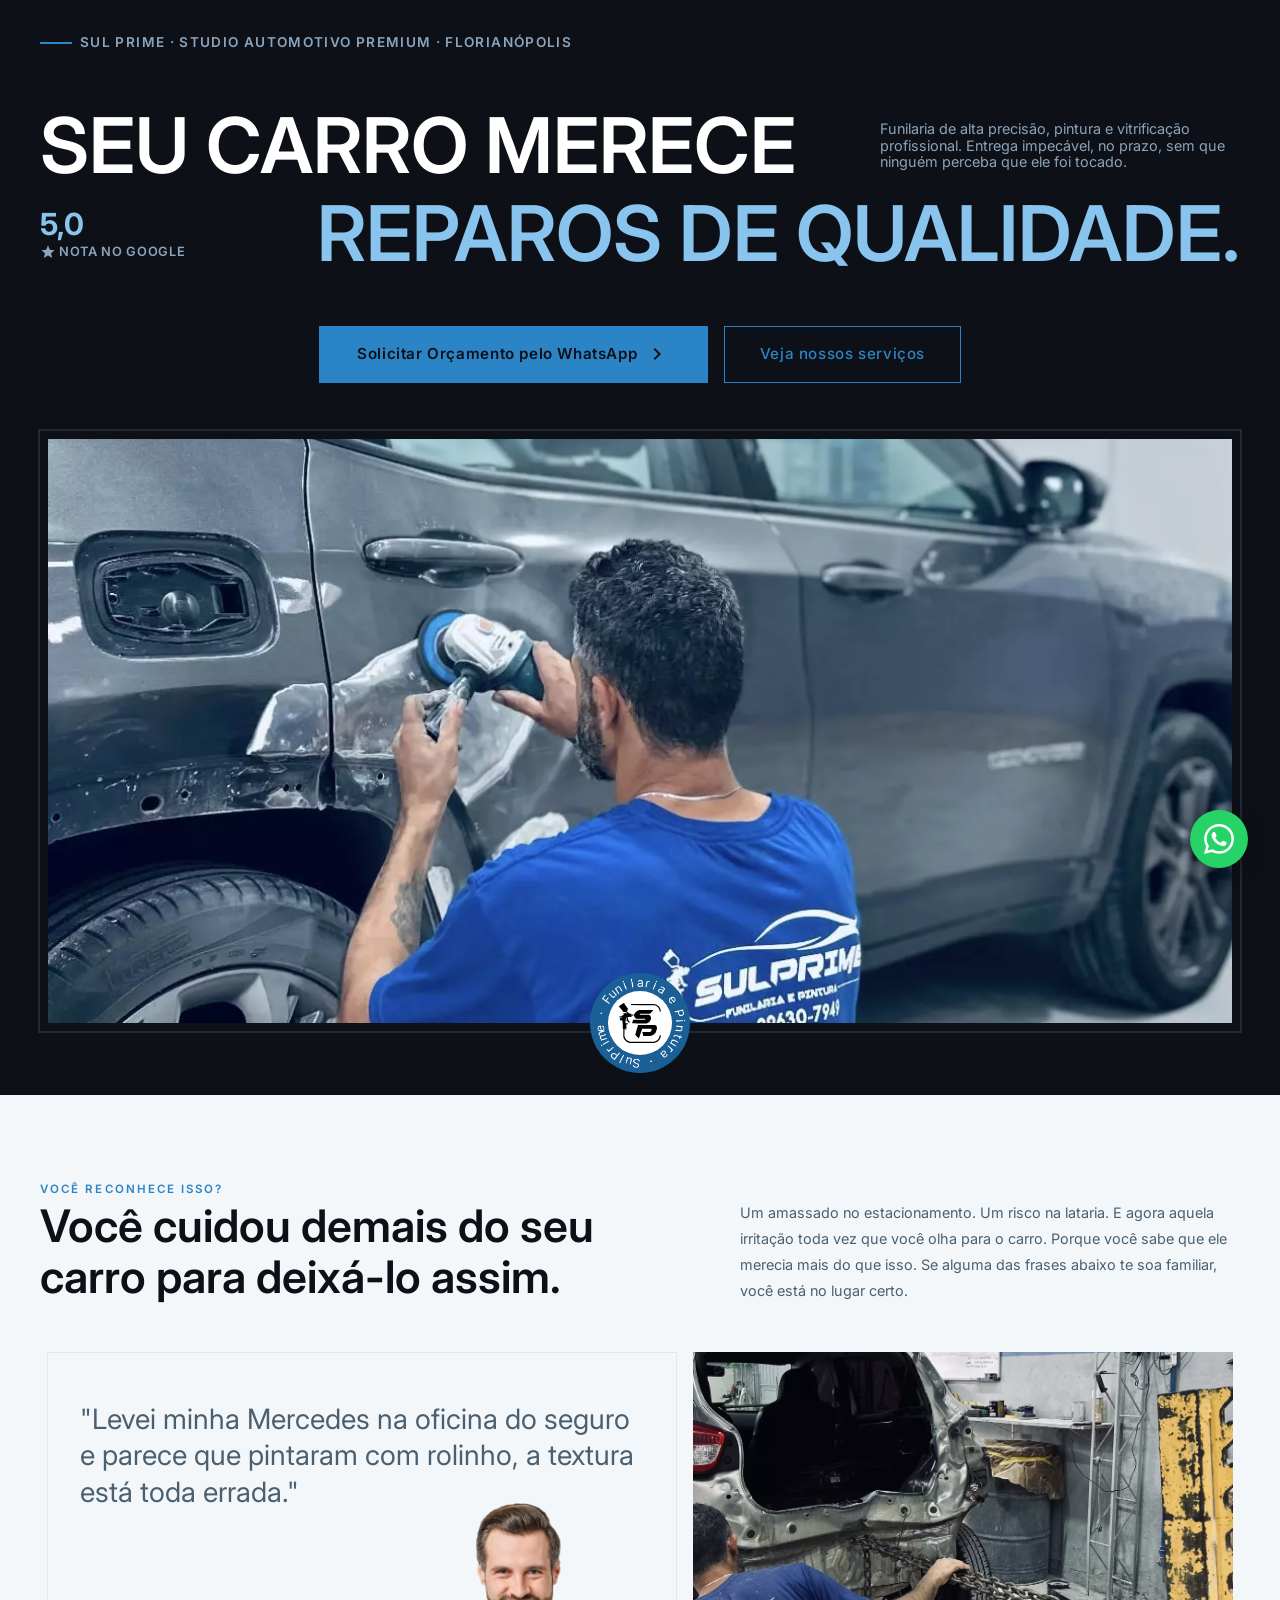
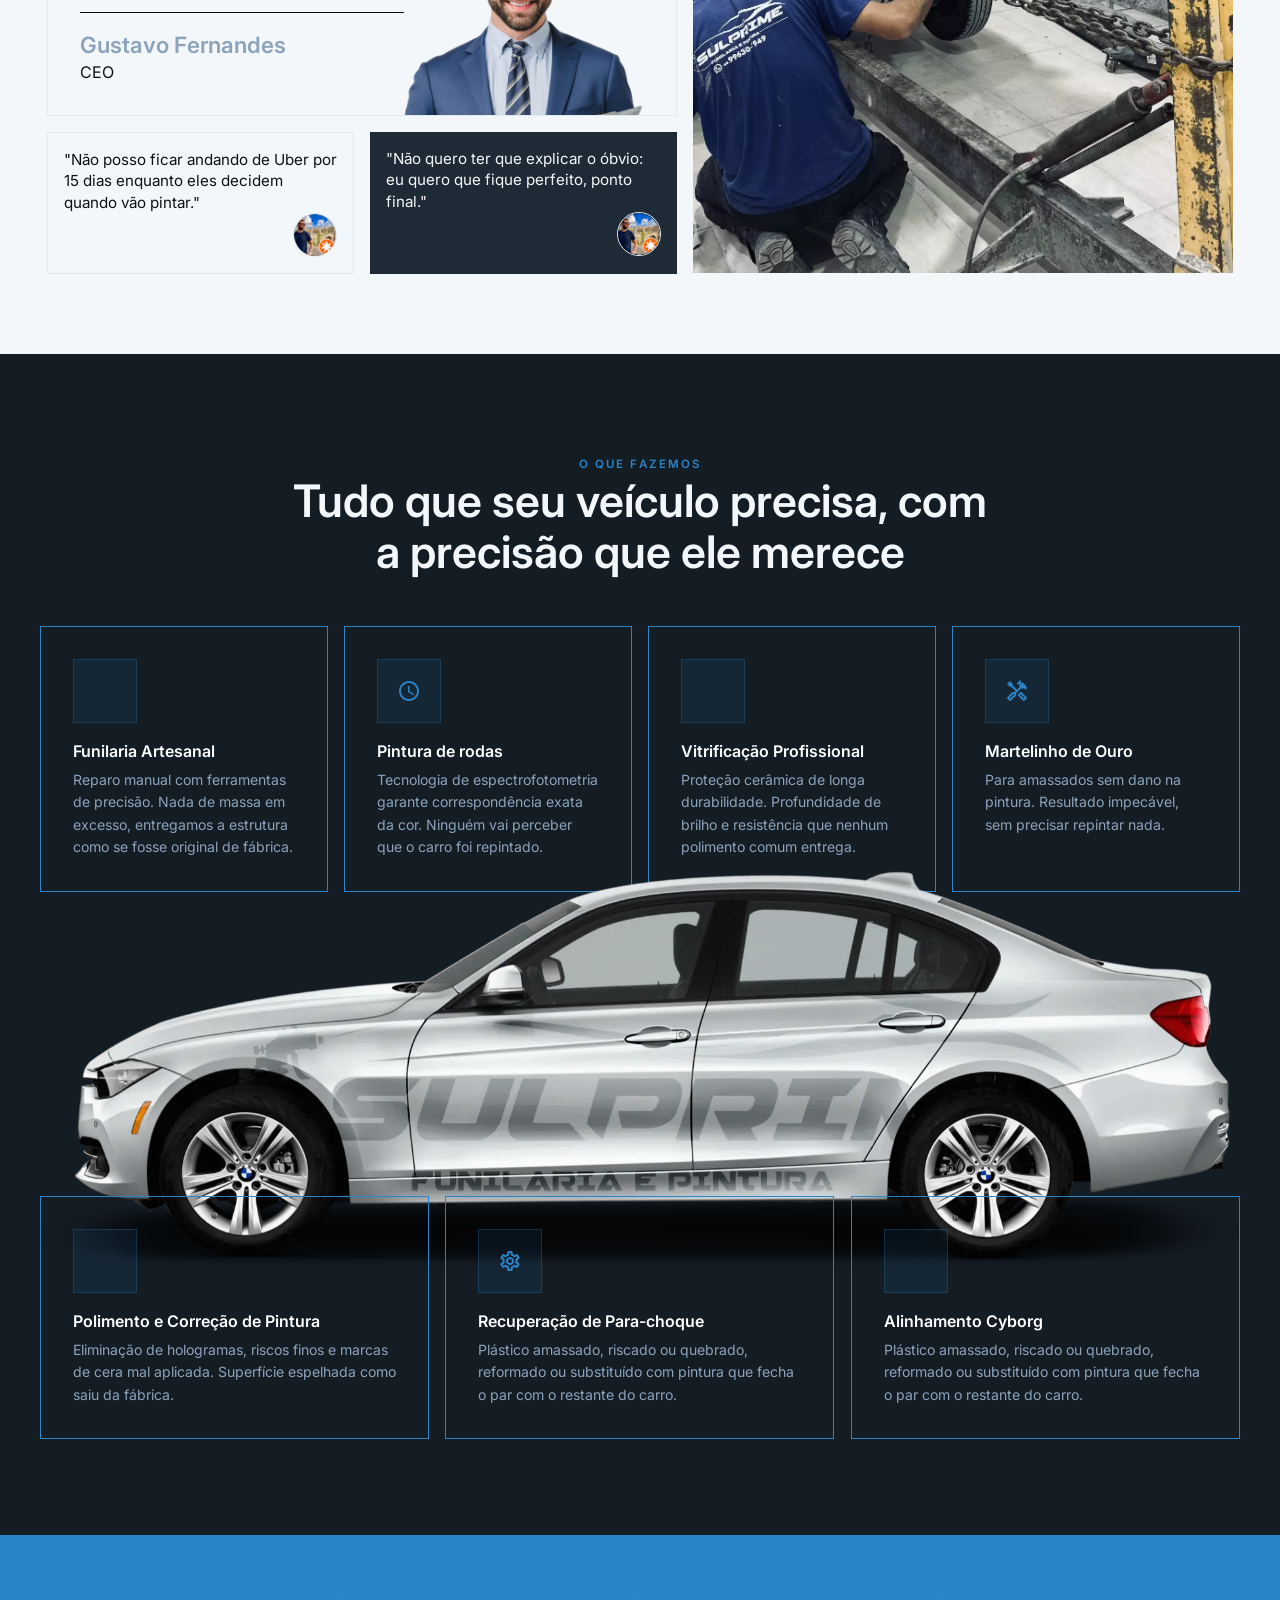
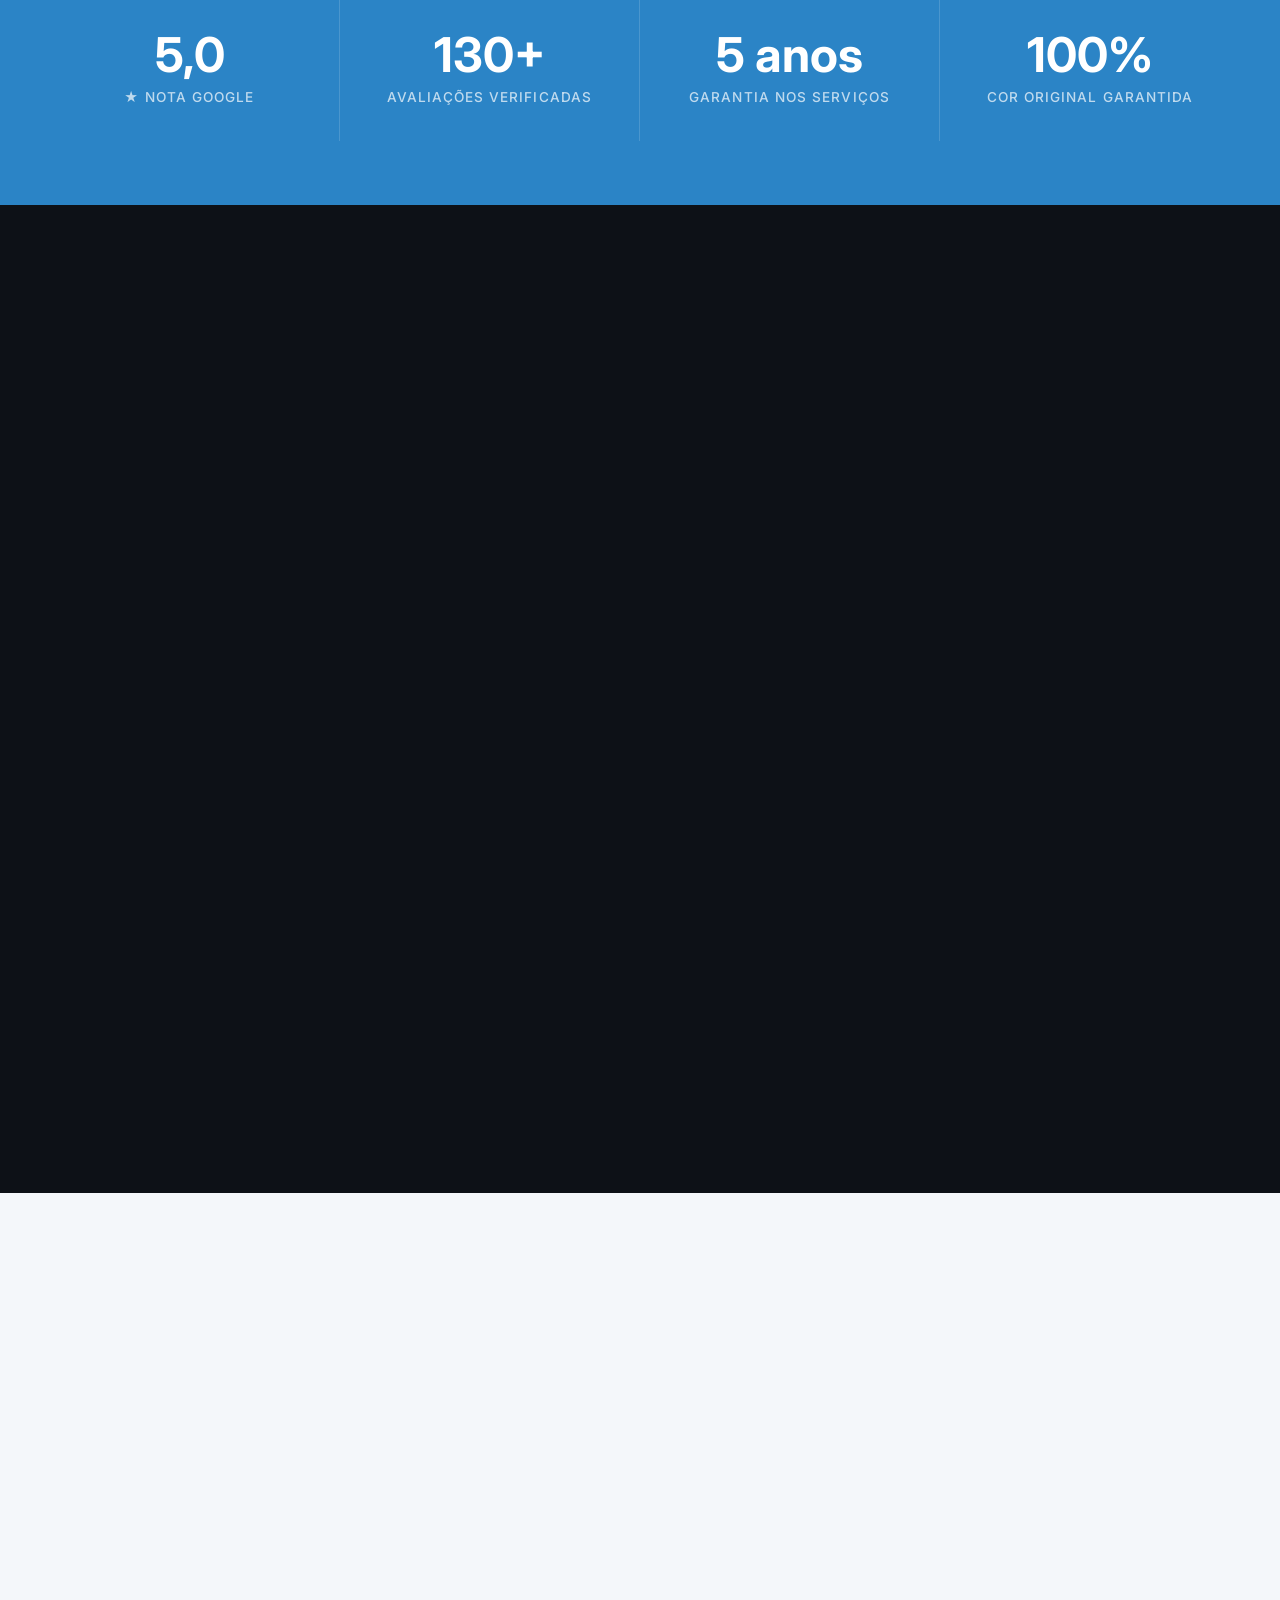
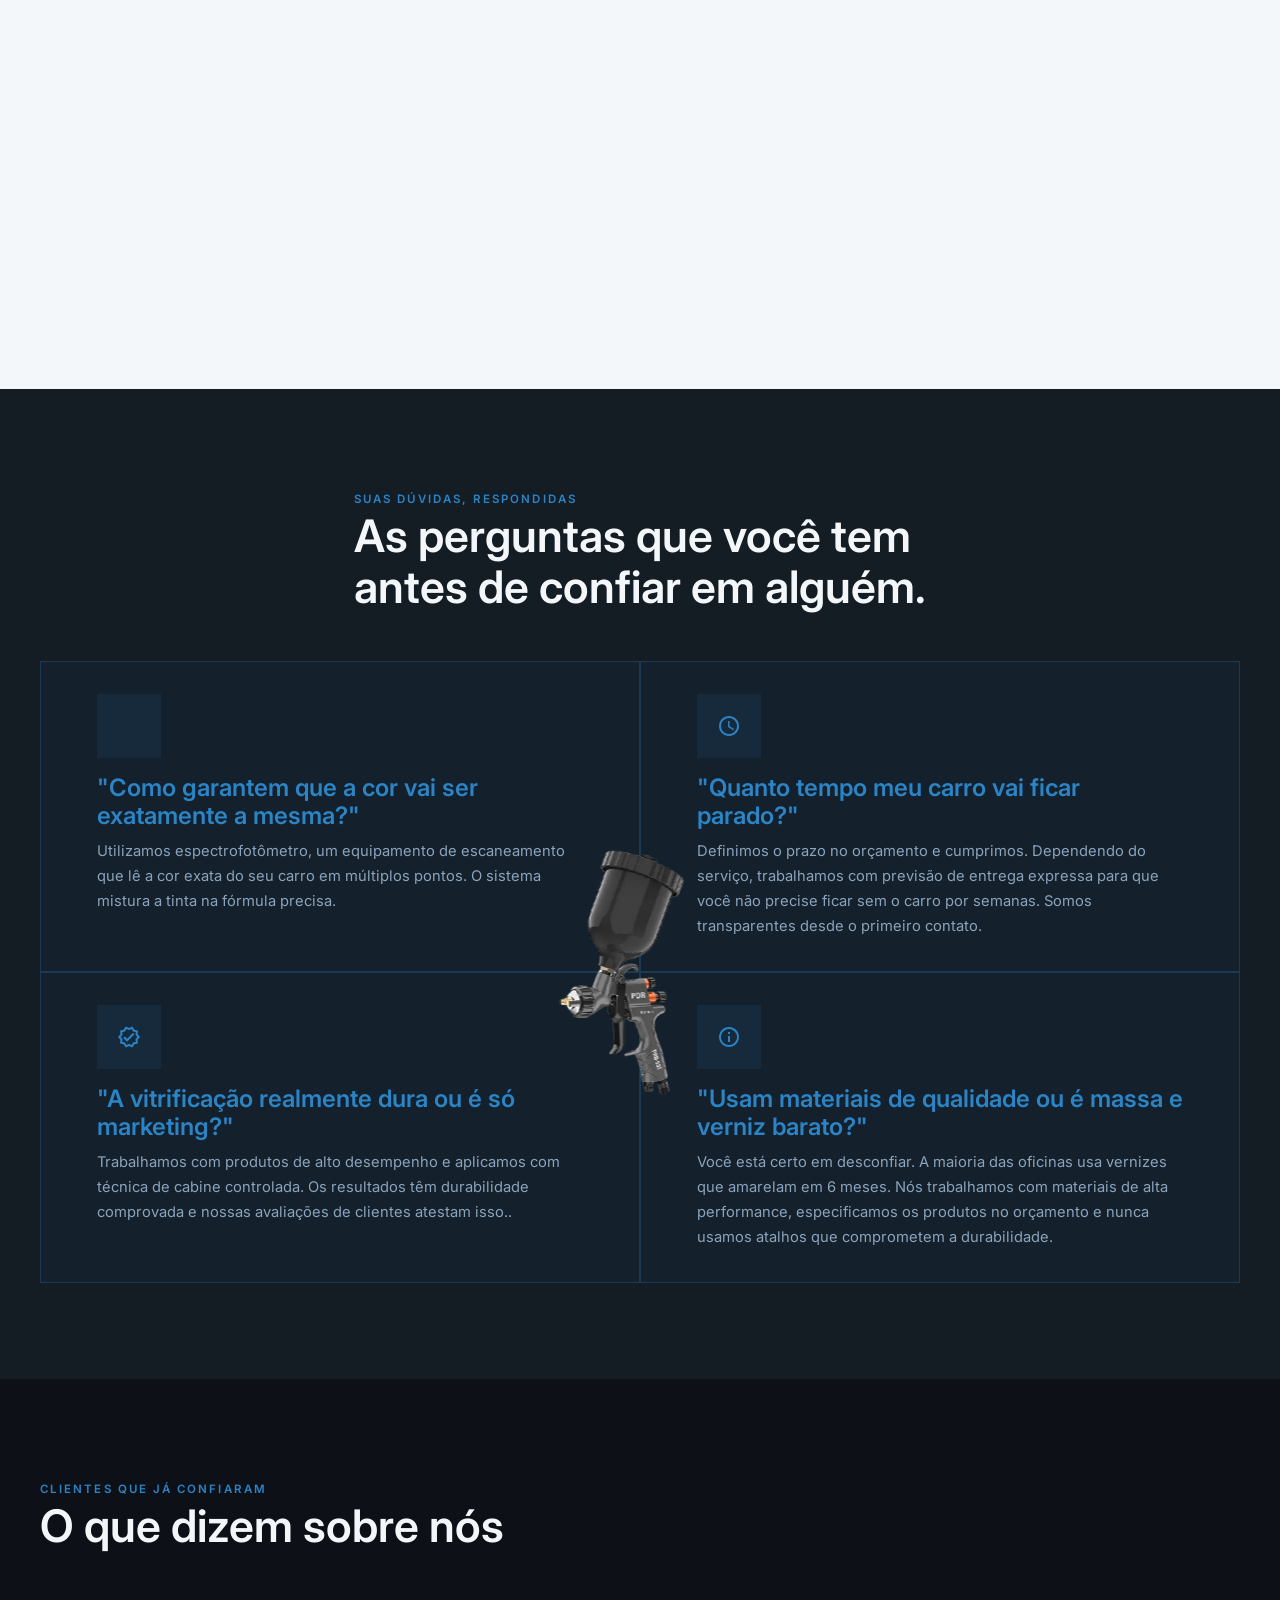
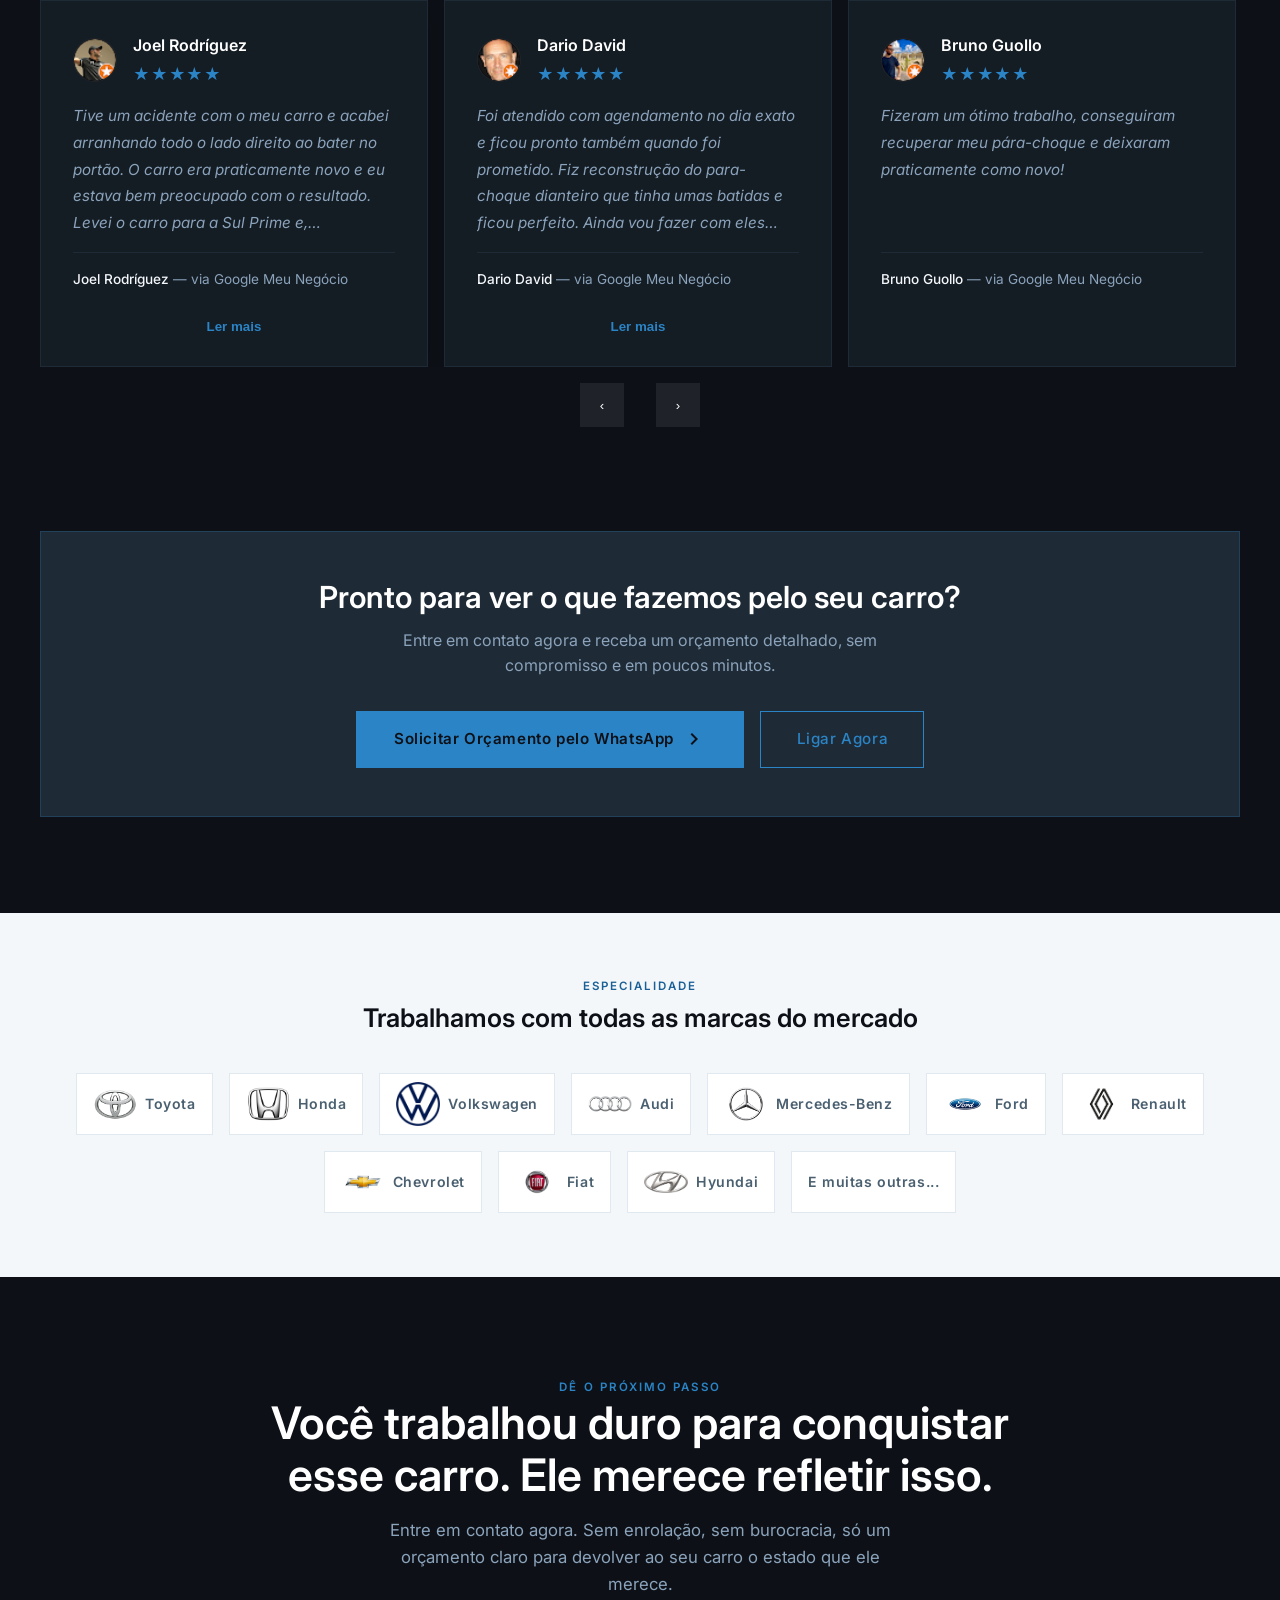
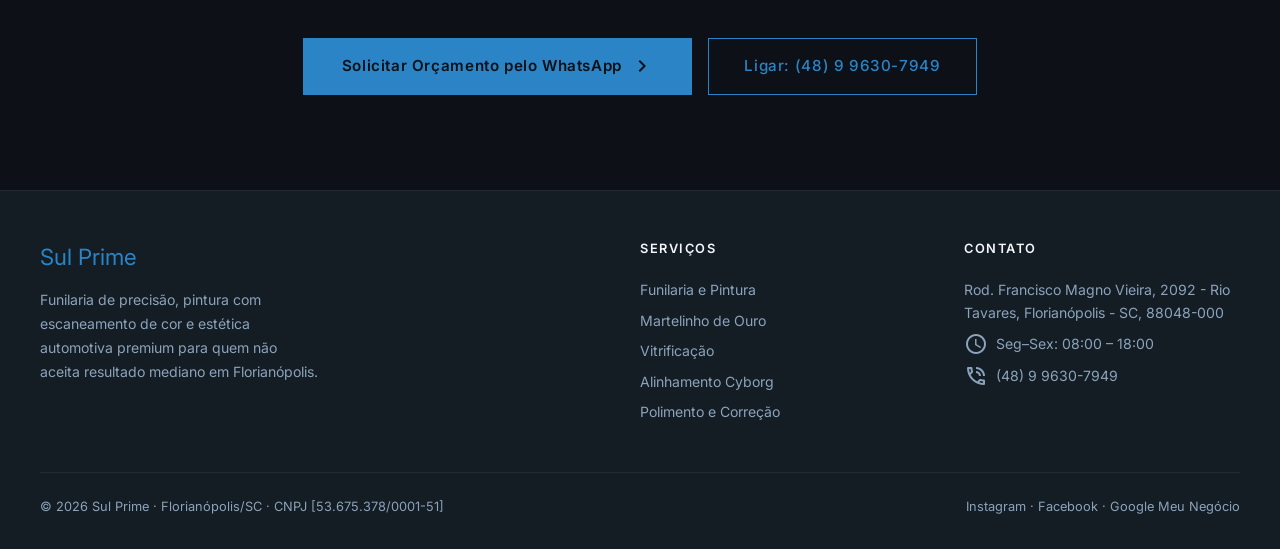
==== commit 34a58389: "adiciona mais reiews e animações de entrada" ====
--- a/index.html
+++ b/index.html
@@ -50,7 +50,7 @@
           Solicitar Orçamento pelo WhatsApp 
           <span class="material-icons-outlined">keyboard_arrow_right</span>
         </a>
-        <a href="#diferenciais" class="btn-outline">Ver como trabalhamos</a>
+        <a href="#servicos" class="btn-outline">Veja nossos serviços</a>
       </div>
 
       <div class="hero-img">
--- a/assets/css/styles.css
+++ b/assets/css/styles.css
@@ -558,6 +558,91 @@
     cursor: pointer;
 }
 
+/* Unified card hover + focus (accessible contrast) */
+#servicos .card,
+#diferenciais .card,
+#garantias .card,
+.depo-card {
+    transition: background 200ms ease, transform 150ms ease, box-shadow 180ms ease;
+    cursor: pointer;
+}
+
+#servicos .card:hover,
+#diferenciais .card:hover,
+#garantias .card:hover,
+.depo-card:hover,
+#servicos .card:focus-visible,
+#diferenciais .card:focus-visible,
+#garantias .card:focus-visible,
+.depo-card:focus-visible {
+    background-color: var(--gold-dark);
+    transform: translateY(-4px);
+    box-shadow: 0 10px 28px rgba(10, 20, 30, 0.45);
+    outline: none;
+}
+
+#servicos .card:hover h3,
+#diferenciais .card:hover h3,
+#garantias .card:hover h3,
+.depo-card:hover h3,
+#servicos .card:focus-visible h3,
+#diferenciais .card:focus-visible h3,
+#garantias .card:focus-visible h3,
+.depo-card:focus-visible h3 {
+    color: var(--text-light);
+}
+
+#servicos .card:hover p,
+#diferenciais .card:hover p,
+#garantias .card:hover p,
+.depo-card:hover p,
+#servicos .card:focus-visible p,
+#diferenciais .card:focus-visible p,
+#garantias .card:focus-visible p,
+.depo-card:focus-visible p {
+    color: rgba(255, 255, 255, 0.9);
+}
+
+#servicos .card:hover .icon span,
+#diferenciais .card:hover .icon span,
+#garantias .card:hover .icon span,
+.depo-card:hover .icon span,
+#servicos .card:focus-visible .icon span,
+#diferenciais .card:focus-visible .icon span,
+#garantias .card:focus-visible .icon span,
+.depo-card:focus-visible .icon span {
+    color: var(--text-light);
+}
+
+/* Keyboard accessibility: visible focus ring */
+#servicos .card:focus-visible,
+#diferenciais .card:focus-visible,
+#garantias .card:focus-visible,
+.depo-card:focus-visible {
+    box-shadow: 0 0 0 4px rgba(43, 132, 198, 0.12), 0 10px 28px rgba(10, 20, 30, 0.35);
+}
+
+/* Entrance animations (performant: only transform + opacity) */
+.reveal {
+    opacity: 0;
+    transform: translateY(12px) scale(0.995);
+    will-change: opacity, transform;
+    transition: opacity 420ms cubic-bezier(.2,.9,.2,1), transform 420ms cubic-bezier(.2,.9,.2,1);
+}
+.reveal.in-view {
+    opacity: 1;
+    transform: translateY(0) scale(1);
+}
+
+/* Reduce motion preference: disable animations */
+@media (prefers-reduced-motion: reduce) {
+    .reveal {
+        transition: none !important;
+        transform: none !important;
+        opacity: 1 !important;
+    }
+}
+
 #servicos .icon {
     width: 64px;
     height: 64px;
@@ -898,6 +983,8 @@
     top: 50%;
     left: 50%;
     transform: translate(-57%, -50%);
+    z-index: 4;
+    pointer-events: none;
 }
 
 #garantias .card {
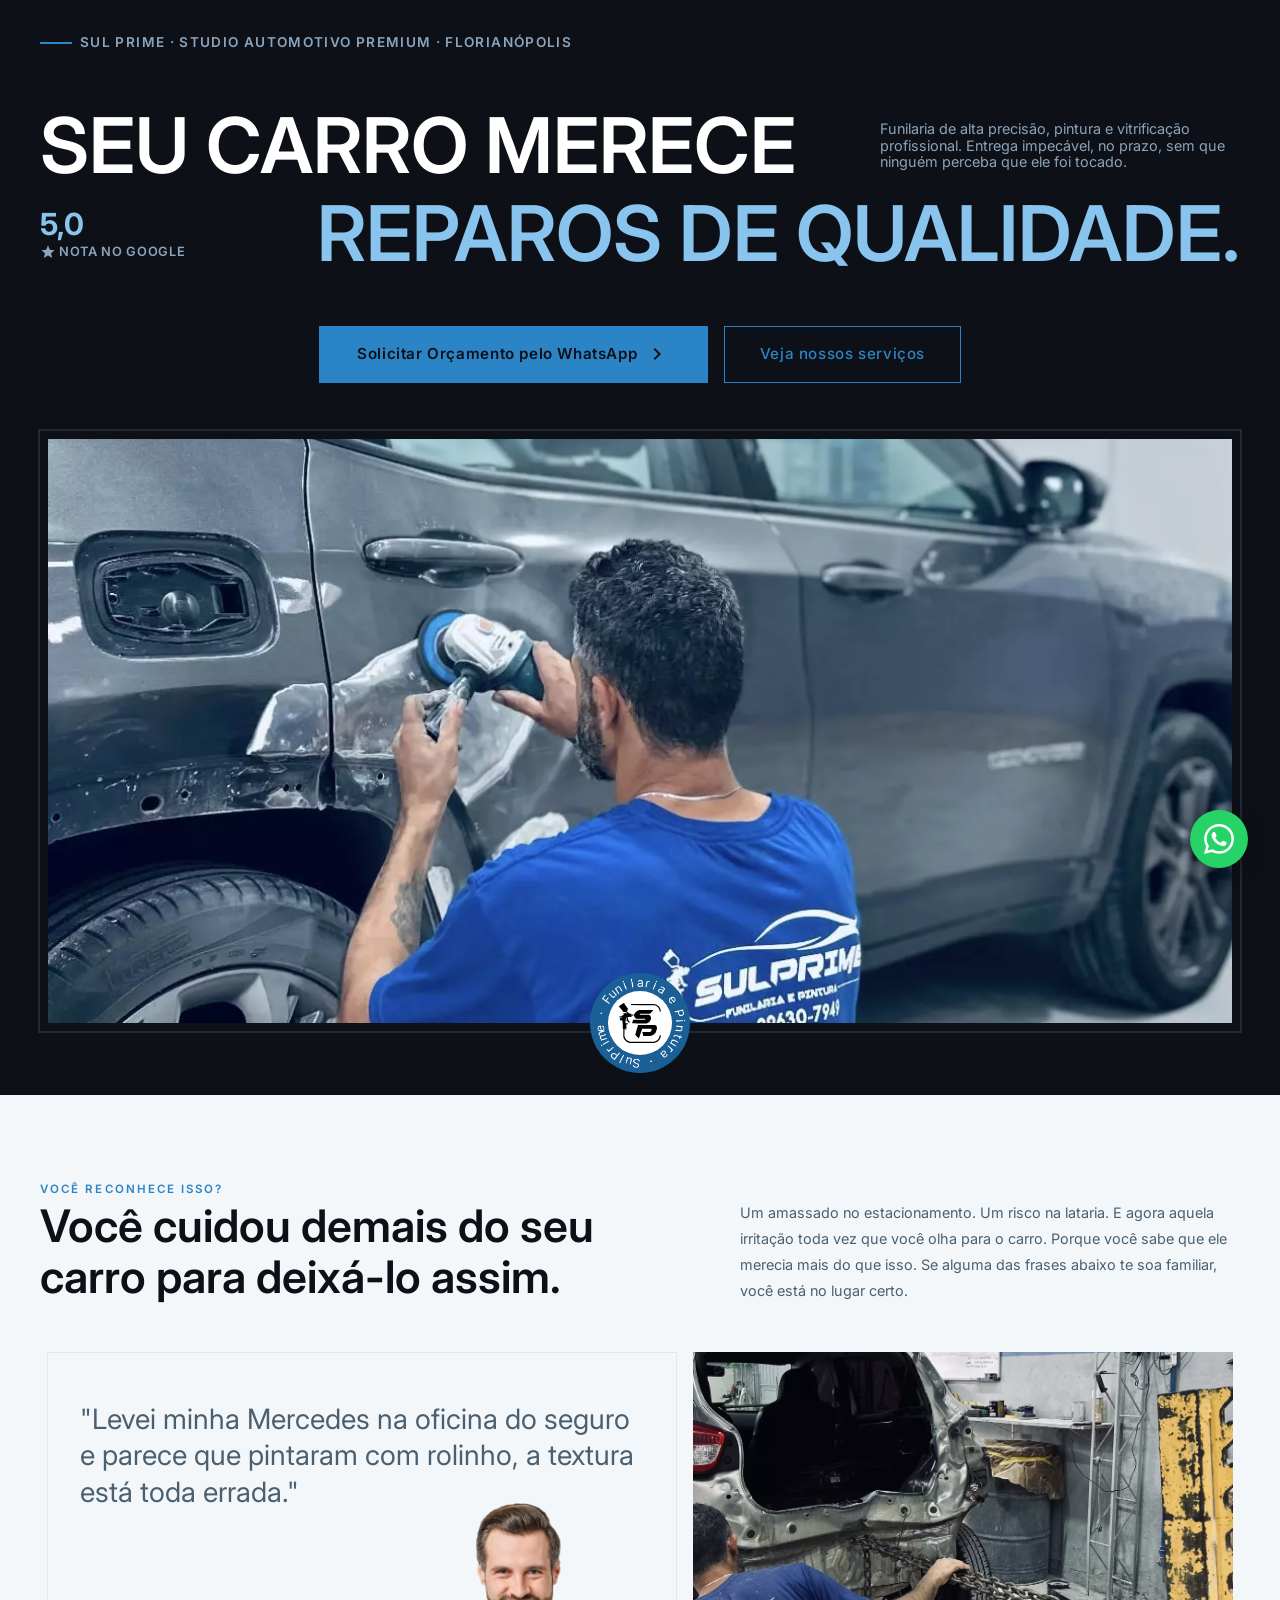
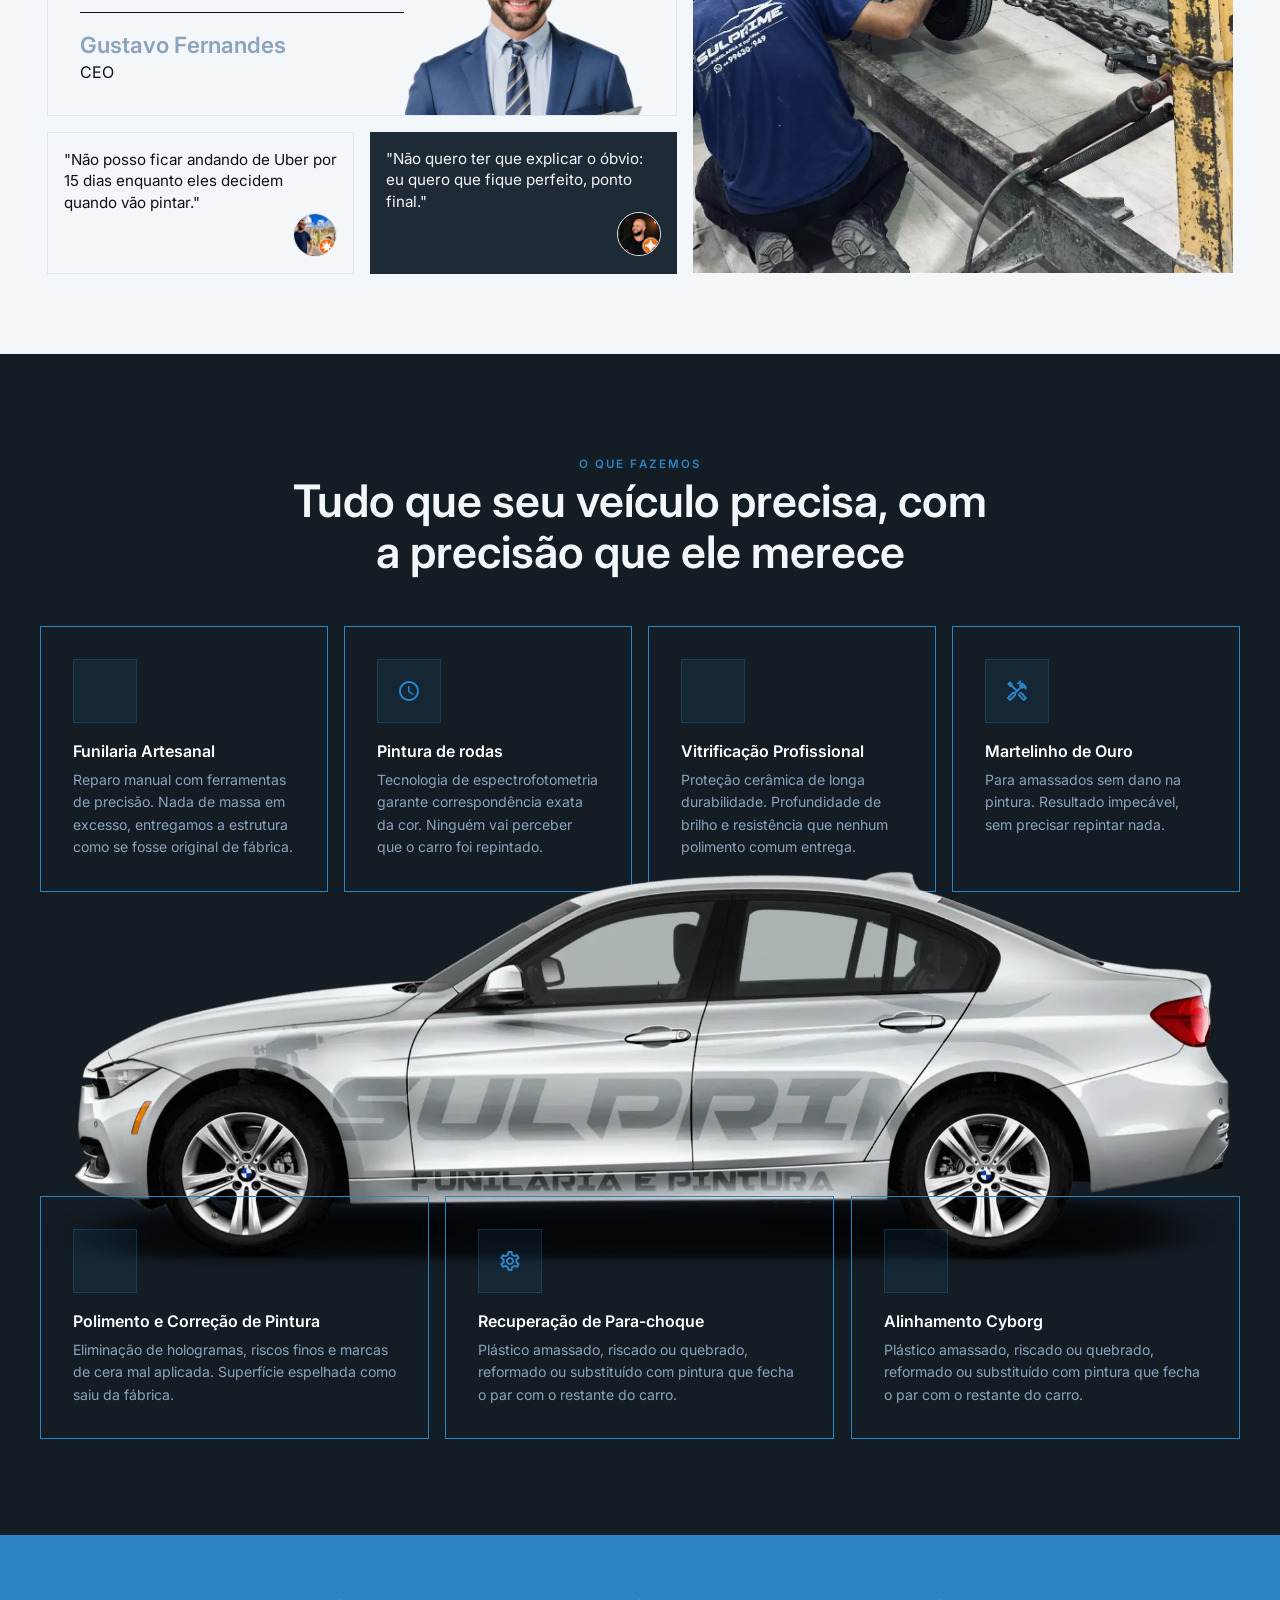
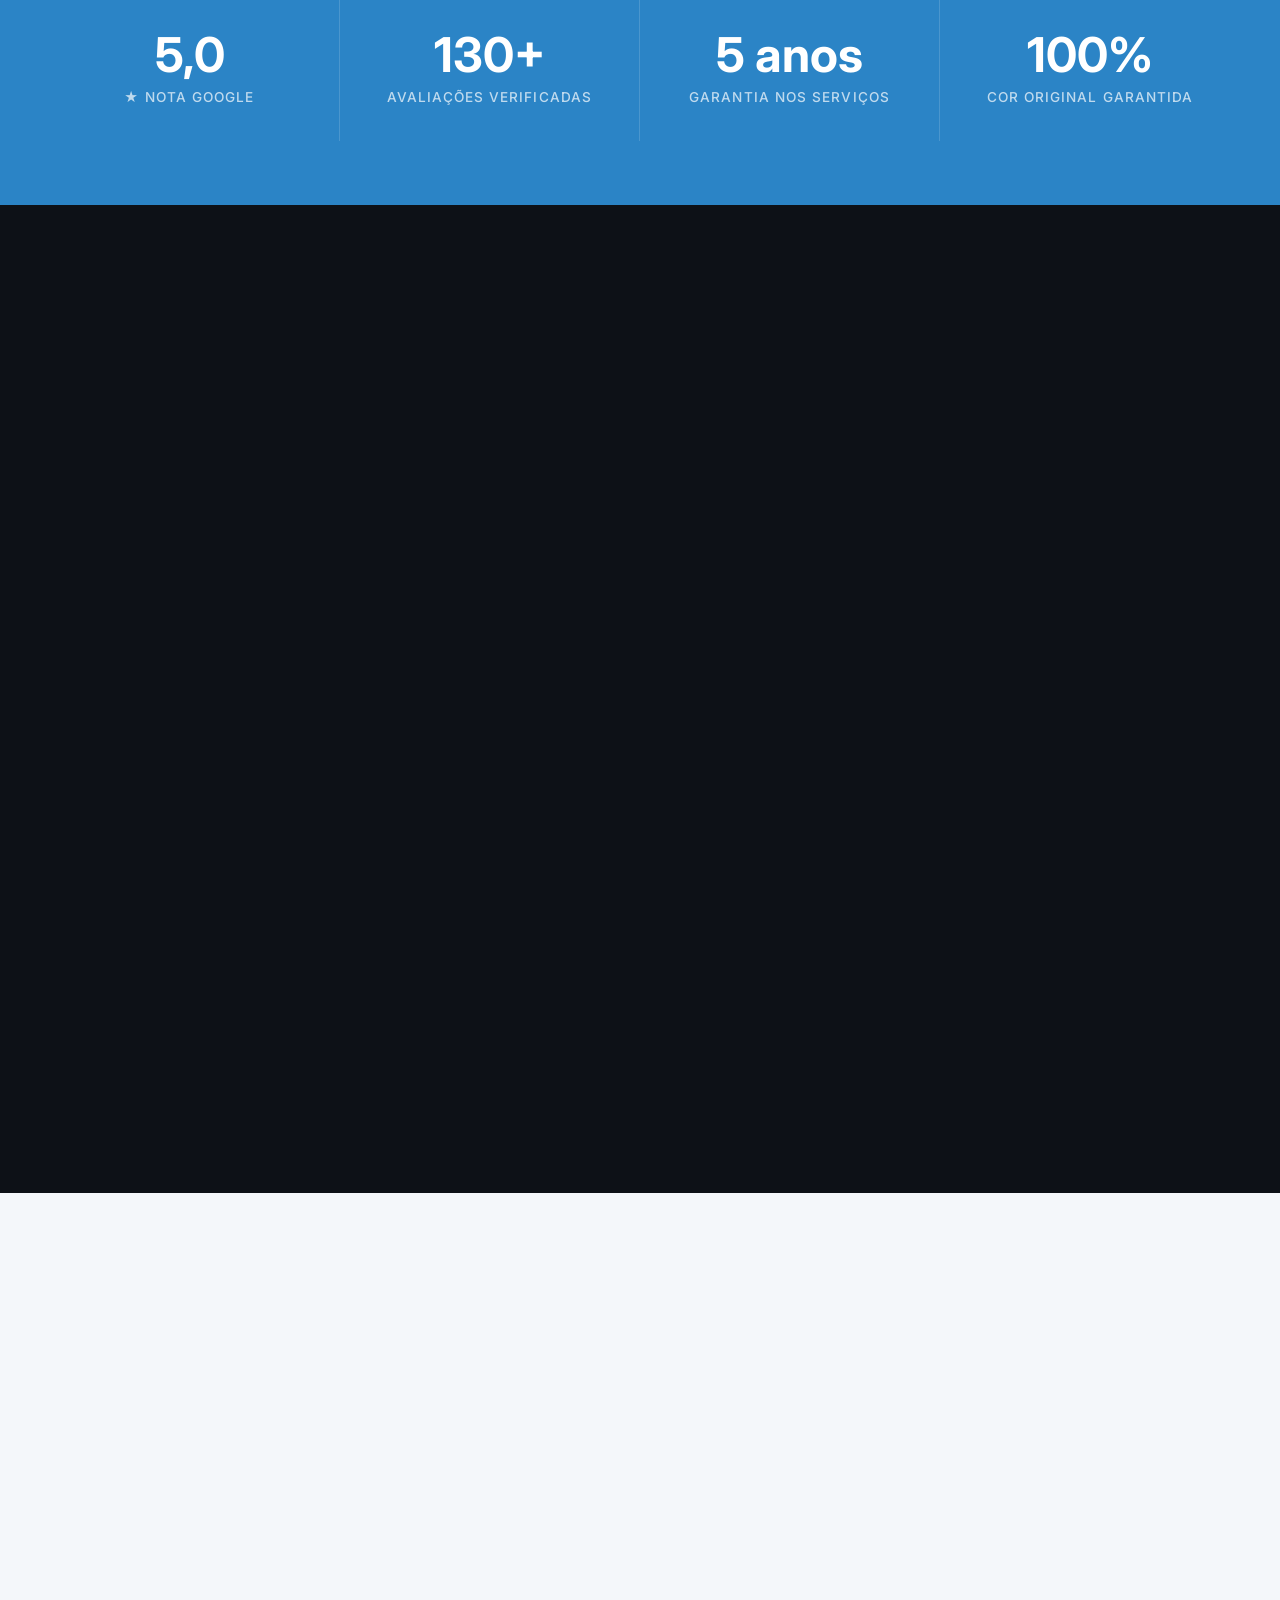
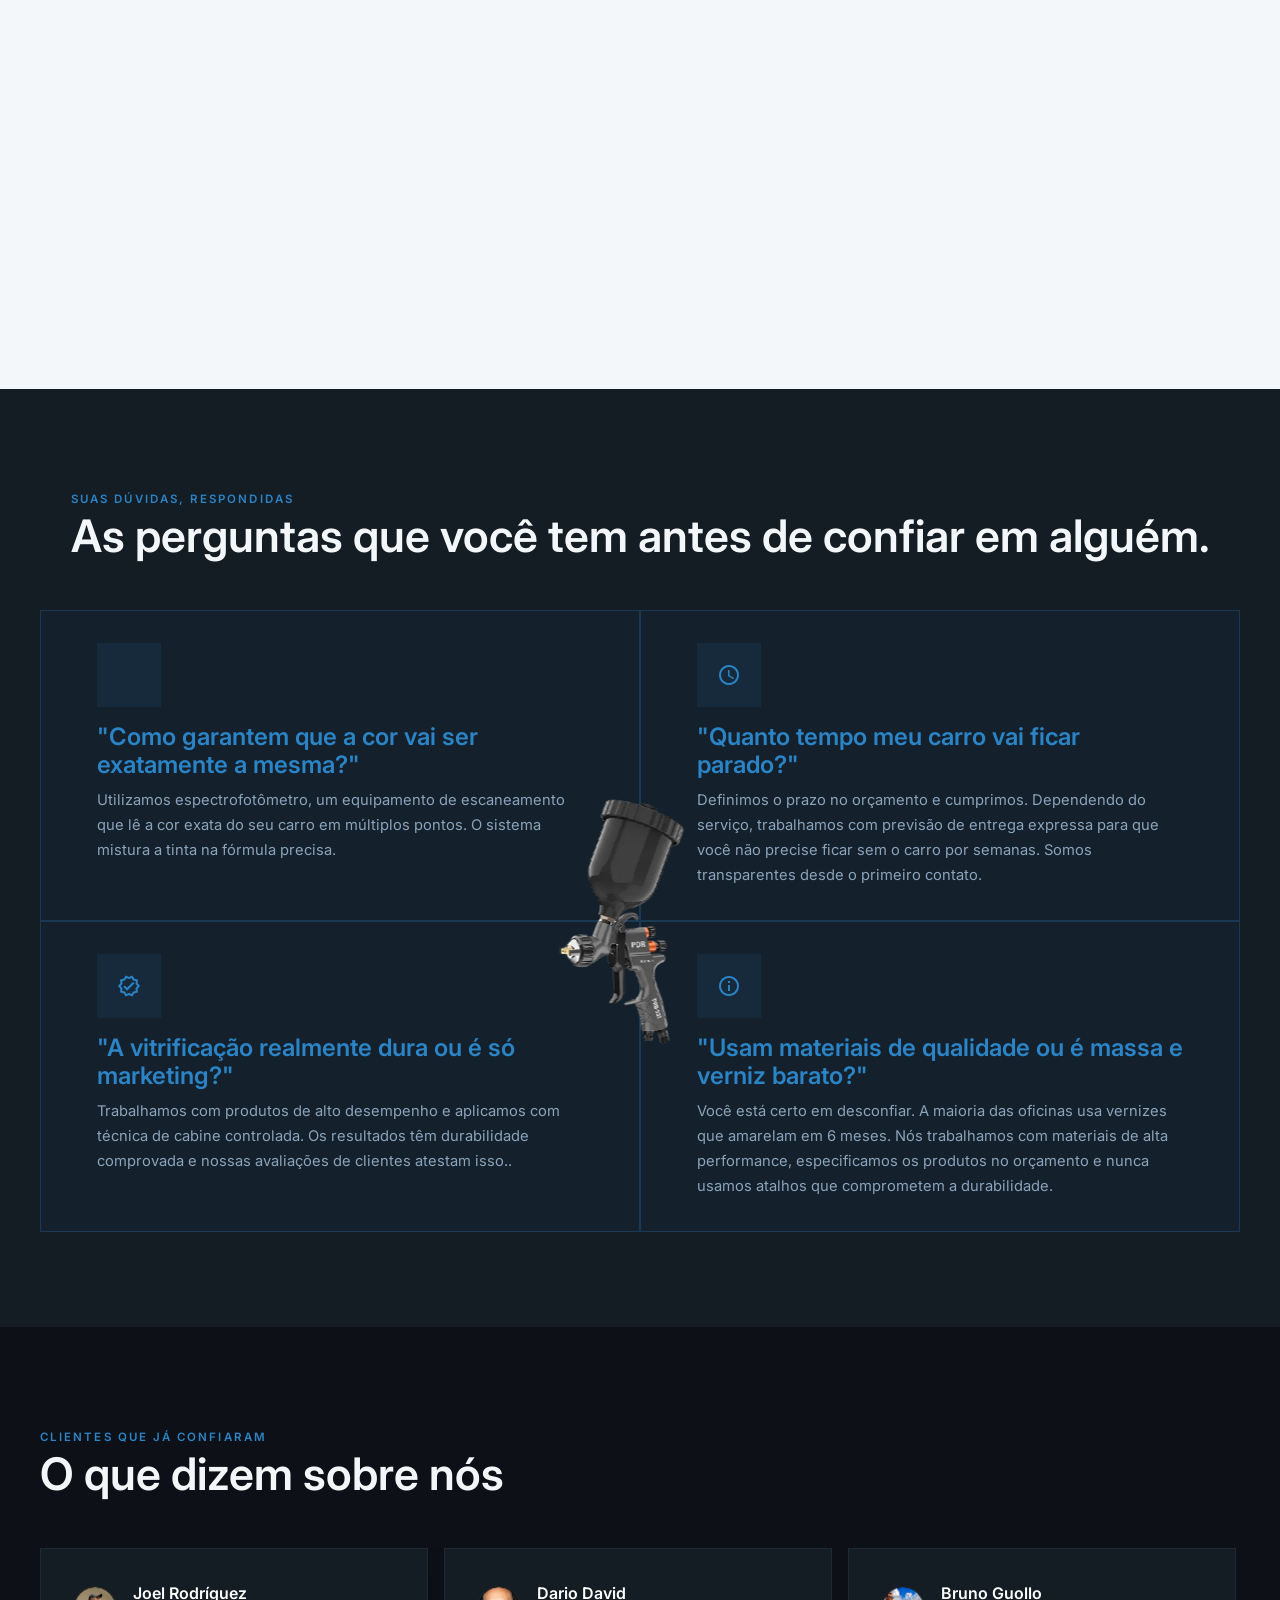
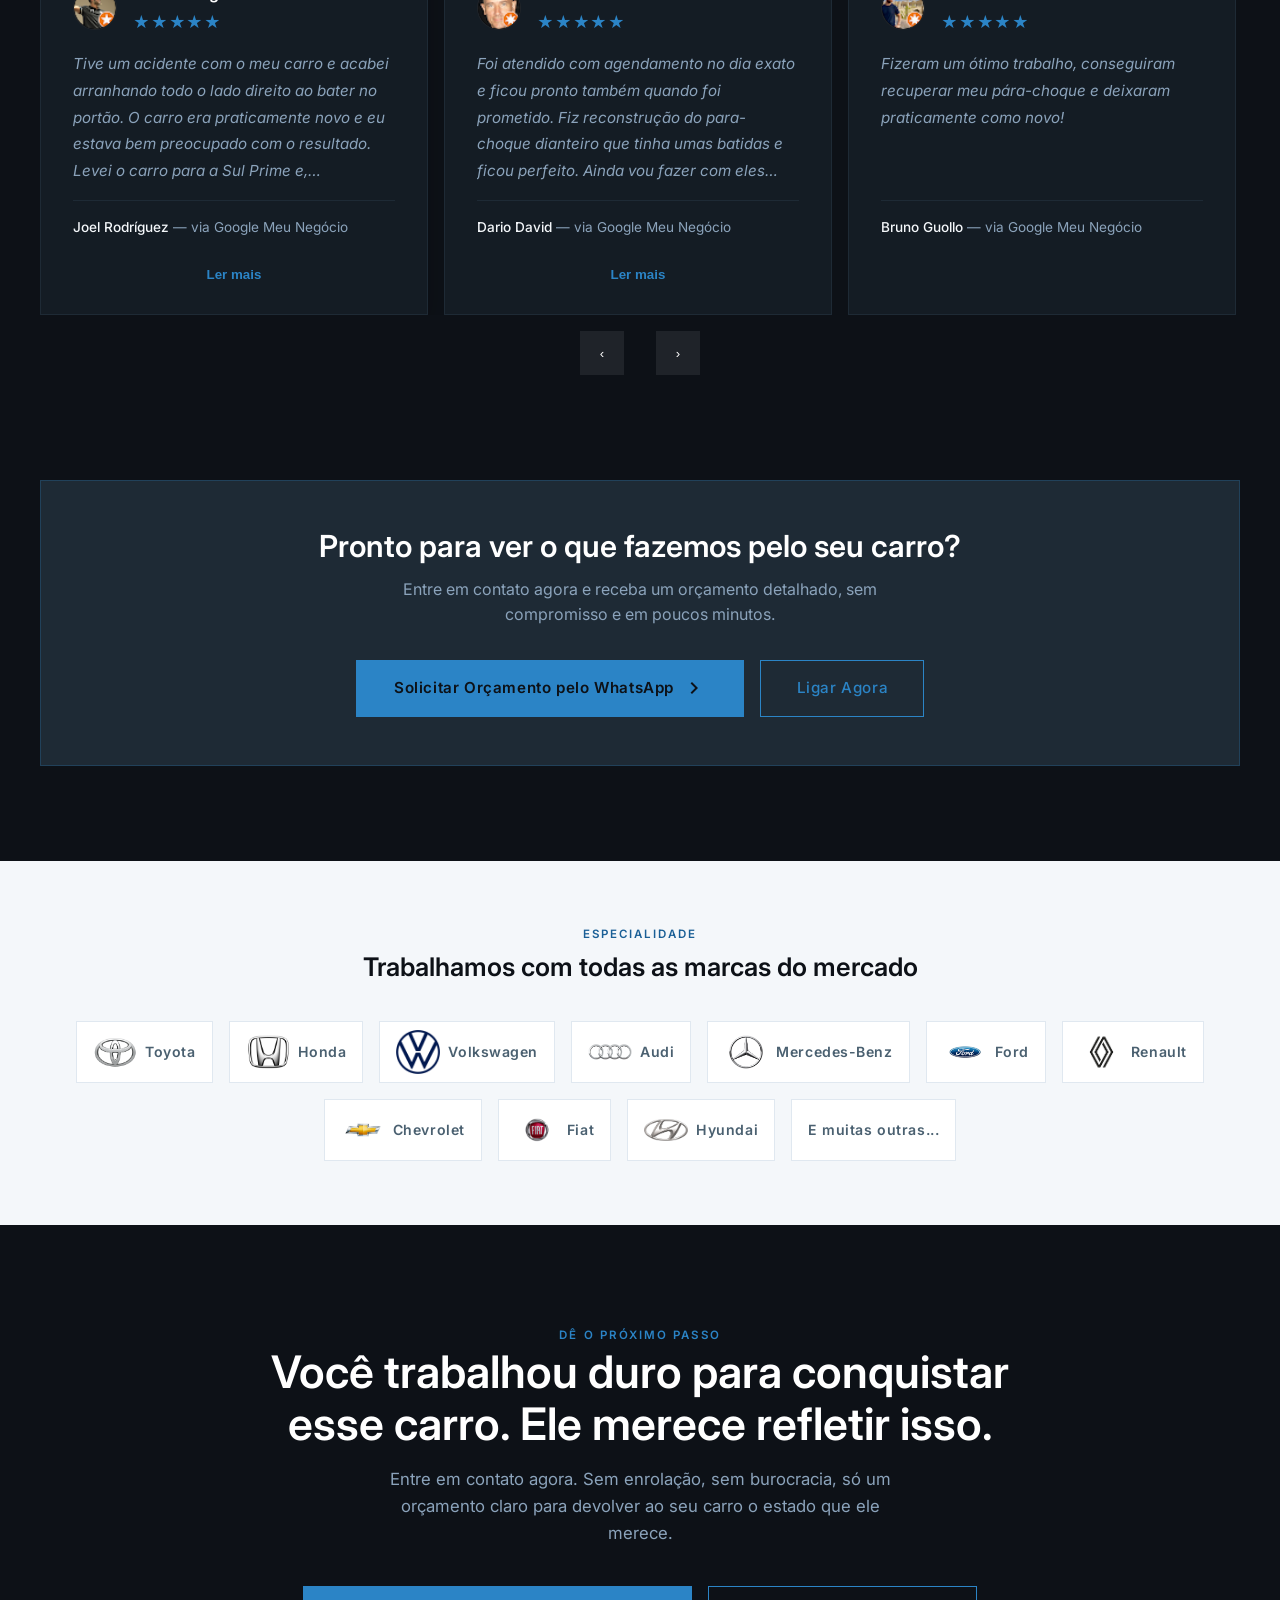
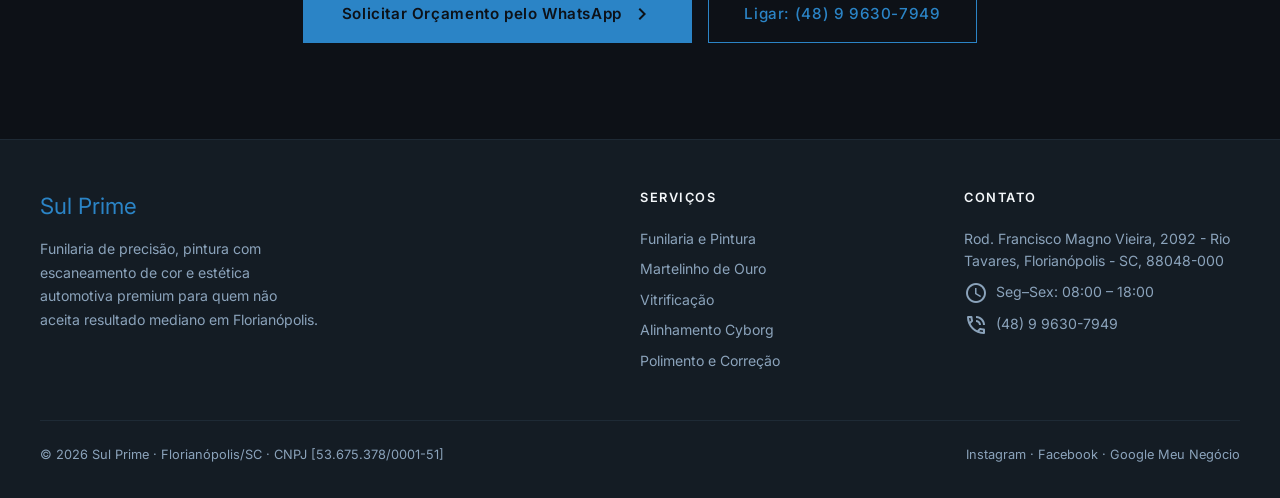
==== commit e205b6c1: "alinha responsividade mobile" ====
--- a/index.html
+++ b/index.html
@@ -111,7 +111,7 @@
                 <p>
                   "Não quero ter que explicar o óbvio: eu quero que fique perfeito, ponto final."
                 </p>
-                <img src="./assets/img/avaliacoes/Bruno Guollo.png" alt="">
+                <img src="./assets/img/avaliacoes/Anderson Ribeiro.png" alt="">
               </div>
             </div>
 
@@ -360,7 +360,7 @@
       <div class="container">
         <div class="section-header">
           <span class="label">Suas dúvidas, respondidas</span>
-          <h2>As perguntas que você tem<br>antes de confiar em alguém.</h2>
+          <h2>As perguntas que você tem antes de confiar em alguém.</h2>
         </div>
 
         <div class="conteudo">
--- a/assets/css/styles.css
+++ b/assets/css/styles.css
@@ -23,6 +23,7 @@
 
 html {
     scroll-behavior: smooth;
+    overflow-x: hidden;
 }
 
 body {
@@ -42,7 +43,7 @@
 }
 
 h1 {
-    font-size: clamp(2.4rem, 6vw, 5rem);
+    font-size: clamp(3.2rem, 6vw, 5rem);
     font-weight: 600;
     text-transform: uppercase;
 }
@@ -81,6 +82,7 @@
     display: flex;
     flex-direction: row;
     align-items: center;
+    justify-content: center;
     gap: .5rem;
     background: var(--gold);
     color: var(--onyx);
@@ -101,7 +103,10 @@
 }
 
 .btn-outline {
-    display: inline-block;
+    display: flex;
+    flex-direction: row;
+    align-items: center;
+    justify-content: center;
     background: transparent;
     color: var(--gold);
     font-family: 'Inter', sans-serif;
@@ -157,8 +162,17 @@
         width: 375px;
     }
 
-    .btn-primary {
+    .btn-primary,
+    .btn-outline {
+        text-align: center;
+        width: 100%;
         padding: 1rem;
+        font-size: .85rem;
+    }
+
+    .wa-float {
+        bottom: 1rem;
+        right: 1rem;
     }
 }
 
@@ -339,6 +353,50 @@
     object-fit: contain;
 }
 
+@media (max-width:426px) {
+    header .label {
+        font-size: .55rem;
+        margin-left: 0;
+    }
+
+    header .label::after {
+        width: 48px;
+        margin: 0;
+        left: 0;
+        top: -8px;
+        bottom: auto;
+    }
+
+    header h1 span {
+        flex-direction: column-reverse;
+        gap: 1rem;
+        text-align: left;
+    }
+
+    header h1 span:first-child small {
+        width: 100%;
+    }
+
+    header .proof-item {
+        width: 100%;
+        flex-direction: row;
+        align-items: center;
+        justify-content: flex-end;
+        gap: .5rem;
+        margin-top: 1rem;
+    }
+
+    header .proof-item .number {
+        width: fit-content;
+    }
+
+    header .proof-item .desc {
+        width: fit-content;
+        font-size: .65rem;
+    }
+    
+}
+
 
 /* ═══════════════════════════
     DOR — SEÇÃO ESPELHO
@@ -484,6 +542,10 @@
 }
 
 @media (max-width:426px) {
+    #dor .header {
+        gap: 1rem;
+    }
+
     #dor .header, #dor .conteudo {
         flex-direction: column;
         align-items: flex-start;
@@ -493,8 +555,26 @@
         width: 100%;
     }
 
+    #dor .itens .item:first-child {
+        padding: 1.5rem 1rem 0;
+        gap: 1rem;
+    }
+
+    #dor .itens .item:first-child>p {
+        font-size: 1.35rem;
+    }
+
+    #dor .itens .item:not(:first-child) {
+        width: 100%;
+        flex-direction: row-reverse;
+        gap: 1rem;
+        align-items: flex-start;
+    }
+
     #dor .itens .item .detalhes {
         flex-direction: column;
+        justify-content: flex-start;
+        align-items: flex-start;
         margin-top: 0;
     }
 
@@ -680,6 +760,16 @@
     #servicos .cards {
         flex-direction: column;
     }
+
+    #servicos .conteudo {
+        flex-direction: column;
+        gap: 1rem;
+    }
+
+    #servicos .conteudo img {
+        position: relative;
+        object-position: 0;
+    }
 }
 
 /* ═══════════════════════════
@@ -723,6 +813,21 @@
     letter-spacing: 0.08em;
 }
 
+@media (max-width:426px) {
+    .numero-item .big {
+        font-size: 2rem;
+    }
+
+    .numero-item .small {
+        font-size: 0.75rem;
+    }
+
+    .numero-item {
+        border-right: none;
+        border-bottom: 1px solid rgba(255, 255, 255, 0.12);
+    }
+}
+
 /* ═══════════════════════════
     DIFERENCIAIS
 ═══════════════════════════ */
@@ -810,6 +915,14 @@
     #diferenciais .card {
         width: 100%;
         flex-direction: column;
+    }
+
+    #diferenciais .card .texto {
+        padding: 1rem;
+    }
+
+    #diferenciais .card img {
+        width: 100%;
     }
 }
 
@@ -1028,6 +1141,18 @@
     #garantias .garantias {
         flex-direction: column;
     }
+
+    #garantias .card {
+        padding: 1.5rem;
+    }
+
+    #garantias img {
+        top: auto;
+        left: auto;
+        bottom: -170px;
+        right: -100px;
+        transform: none;
+    }
 }
 
 /* ═══════════════════════════
@@ -1447,47 +1572,22 @@
     gap: 1rem;
 }
 
-/* ═══════════════════════════
-    RESPONSIVE
-═══════════════════════════ */
-@media (max-width: 900px) {
-
-    #dor .container,
-    .sobre-grid,
-    .diferenciais-grid,
-    .garantias-grid,
+@media (max-width:426px) {
     .footer-grid {
         grid-template-columns: 1fr;
-        gap: 2.5rem;
-    }
-
-    header::before {
-        width: 100%;
-        clip-path: none;
-        opacity: 0.4;
-    }
-
-    .numeros-grid {
-        grid-template-columns: repeat(2, 1fr);
-    }
-
-    .numero-item {
-        border-right: none;
-        border-bottom: 1px solid rgba(255, 255, 255, 0.12);
-    }
-
-    .numero-item:last-child {
-        border-bottom: none;
-    }
-}
+        gap: 2rem;
+    }
+
+    .footer-bottom {
+        flex-direction: column;
+        align-items: flex-start;
+    }
+}
+
 
 @media (max-width: 600px) {
     section {
         padding: 4rem 0;
-    }
-
-    .container {
-        padding: 0 1.25rem;
     }
 
     .hero-cta-group,
@@ -1496,10 +1596,7 @@
         flex-direction: column;
     }
 
-    .btn-primary,
-    .btn-outline {
-        text-align: center;
-    }
+    
 }
 
 @keyframes slow-rotate {
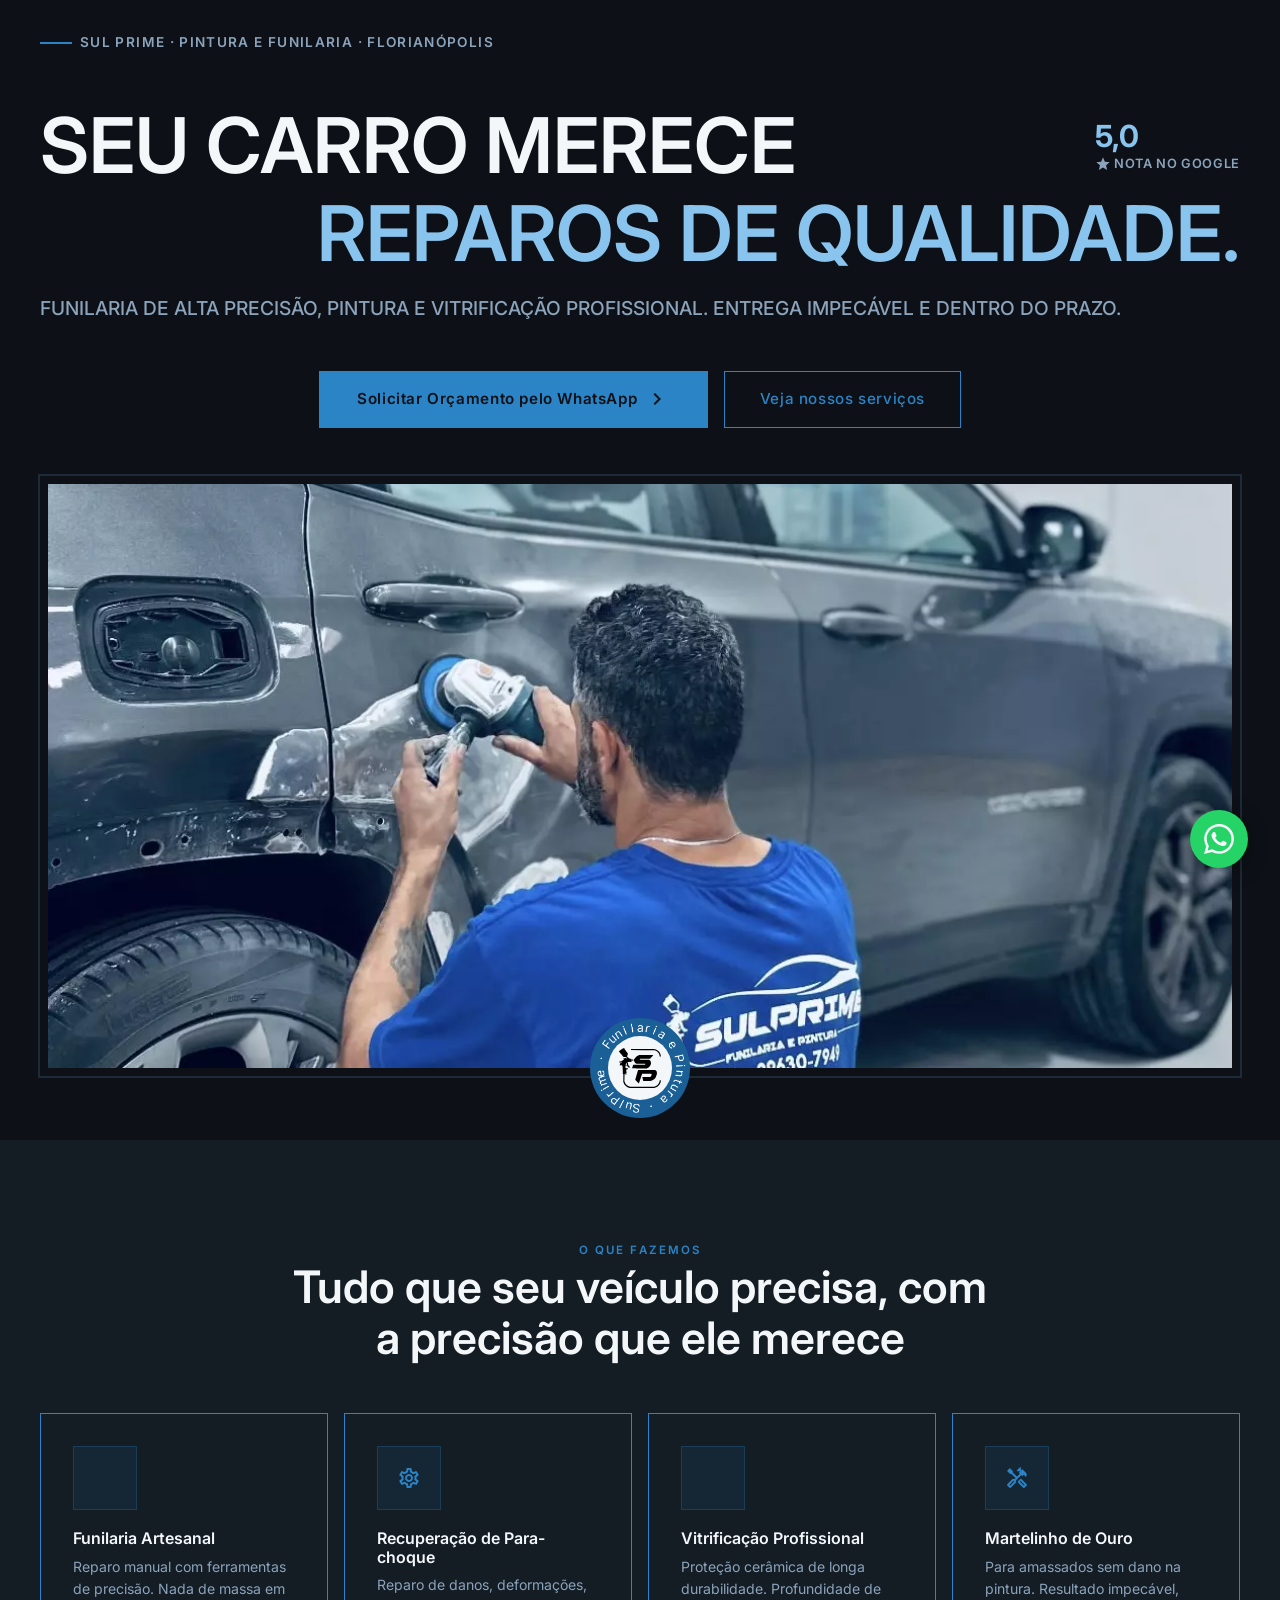
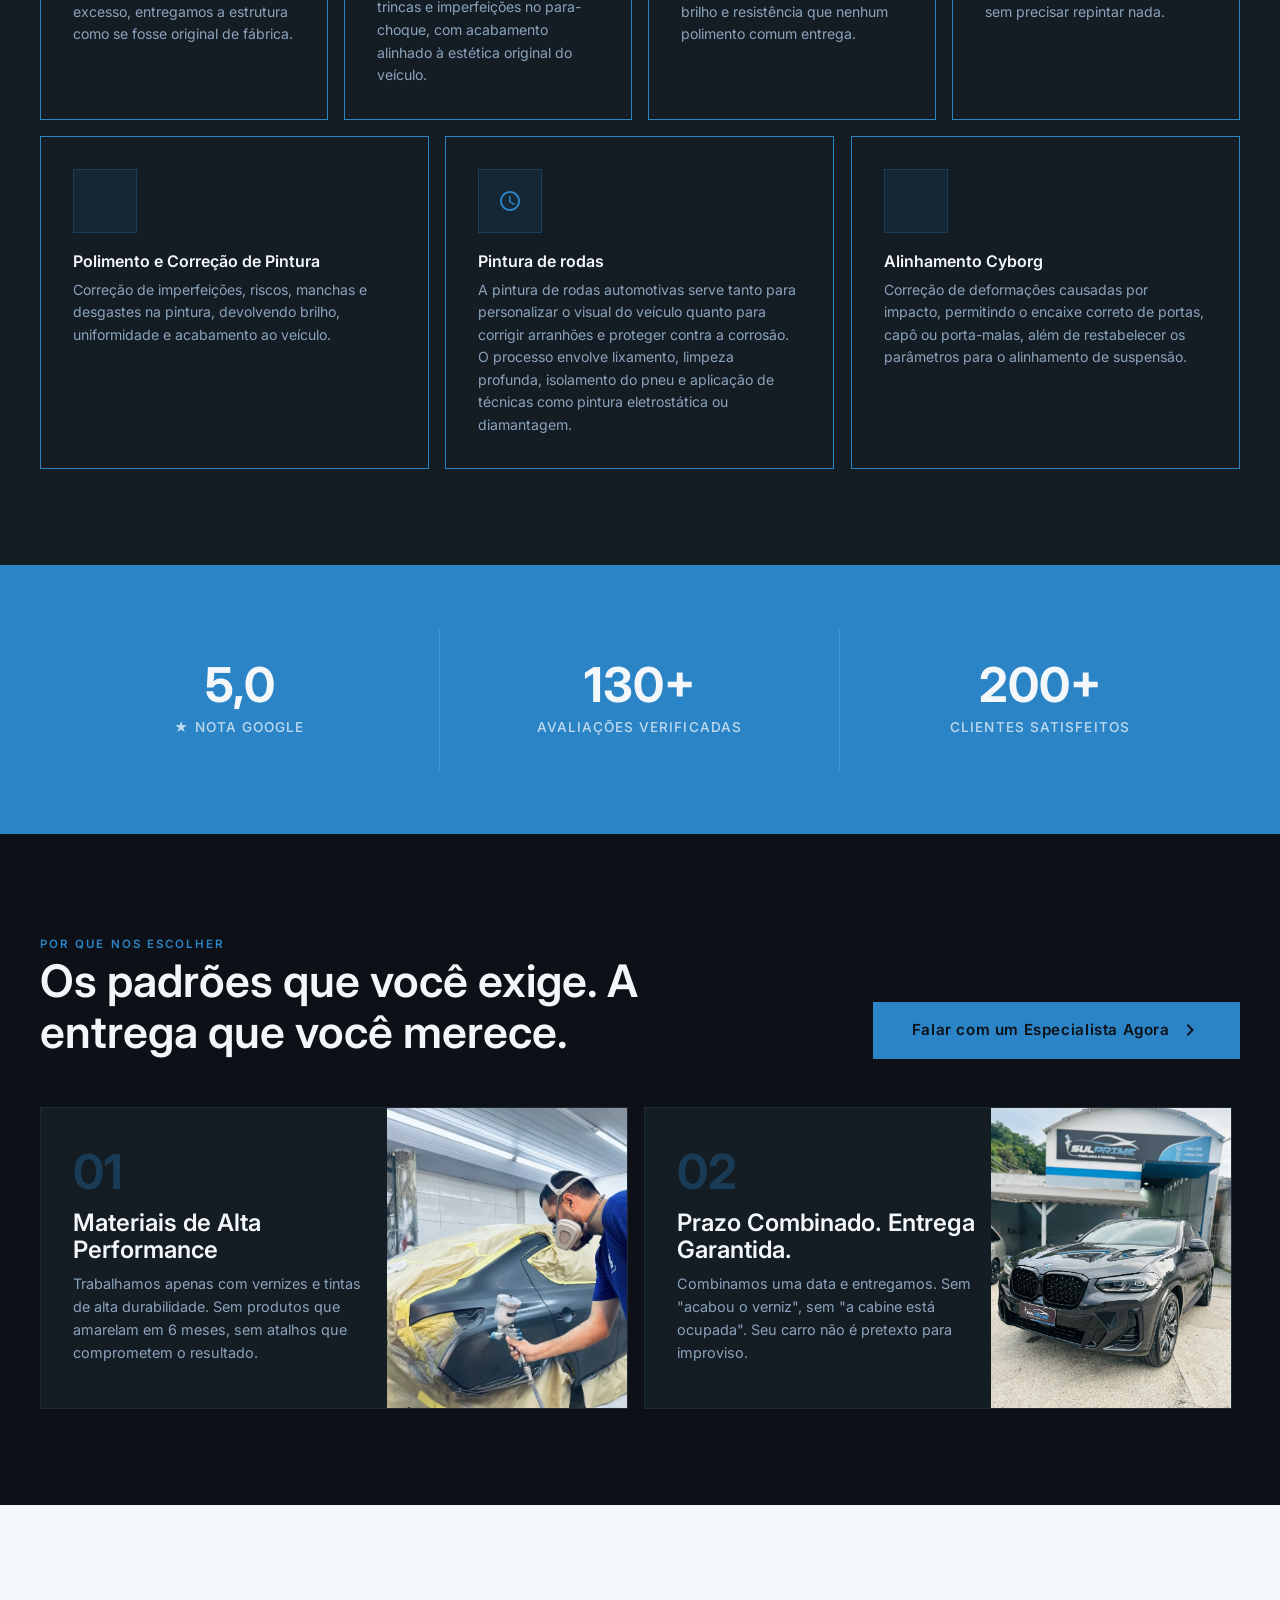
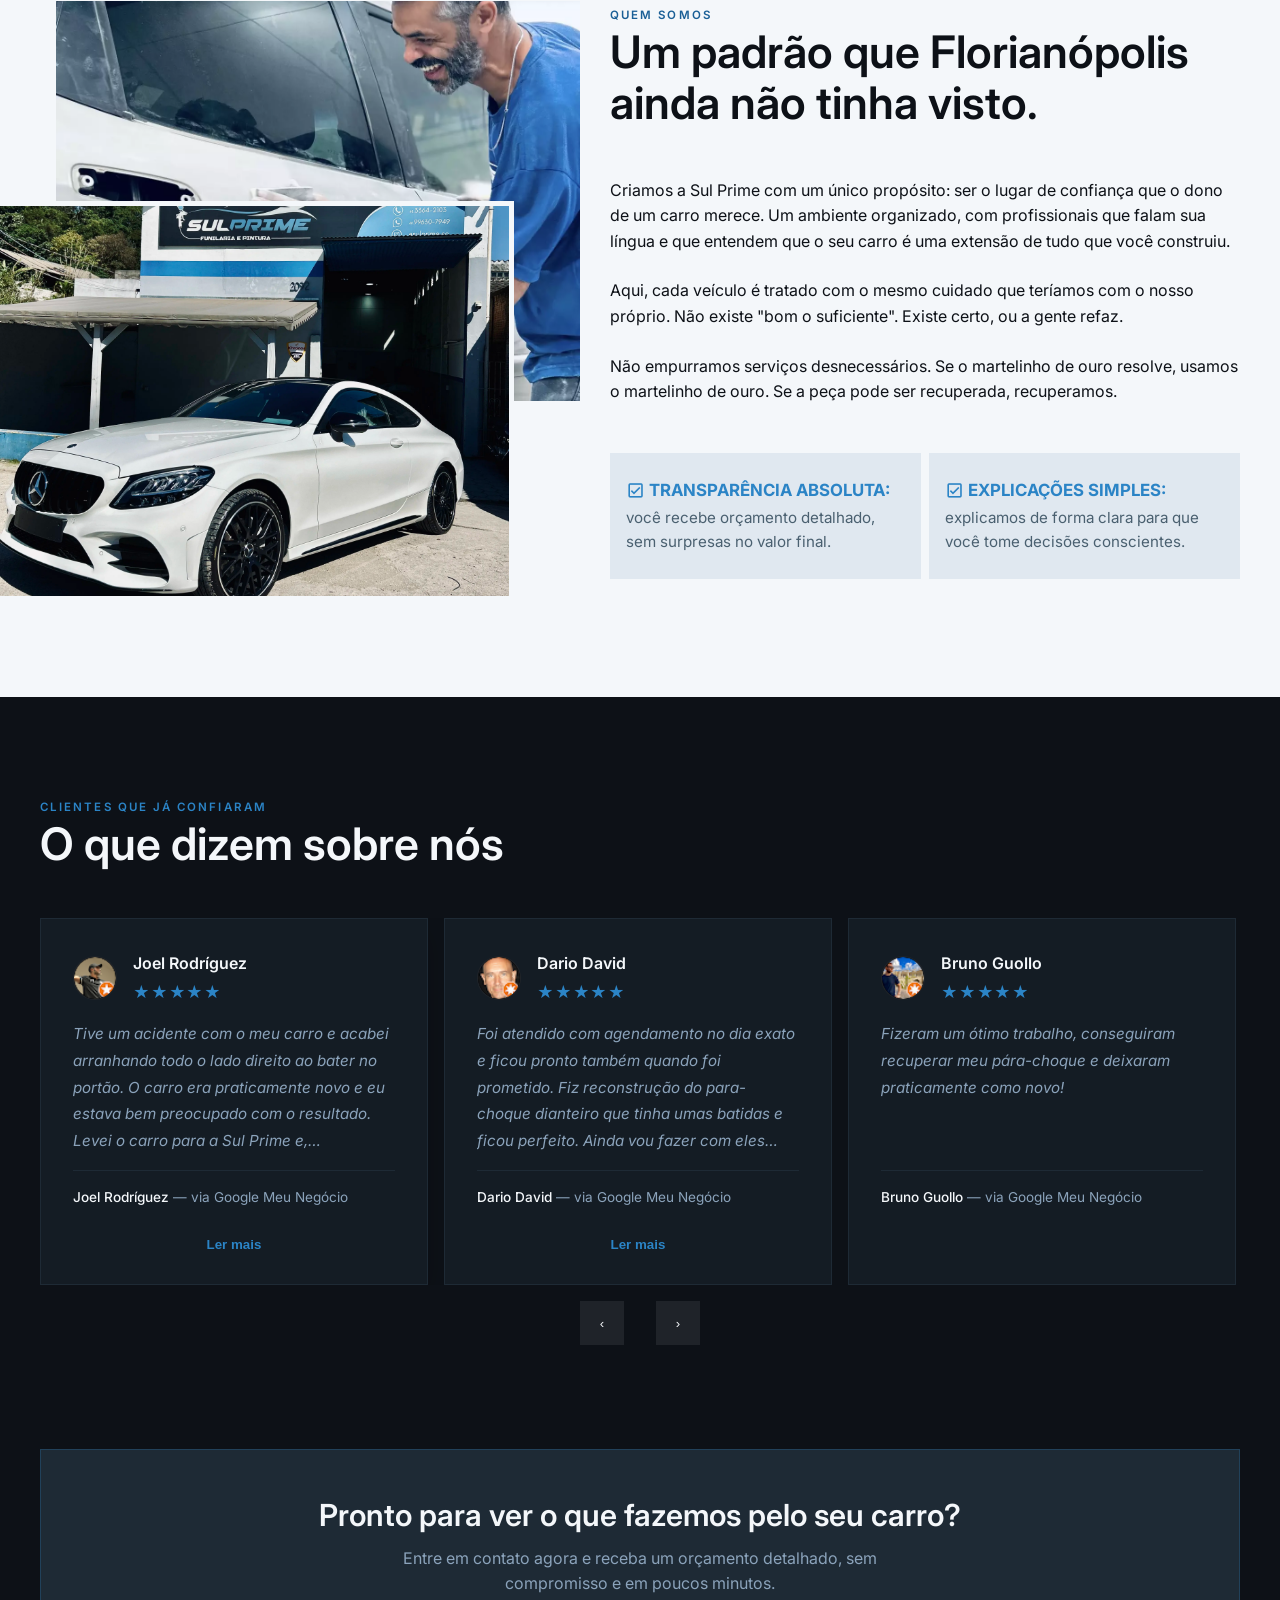
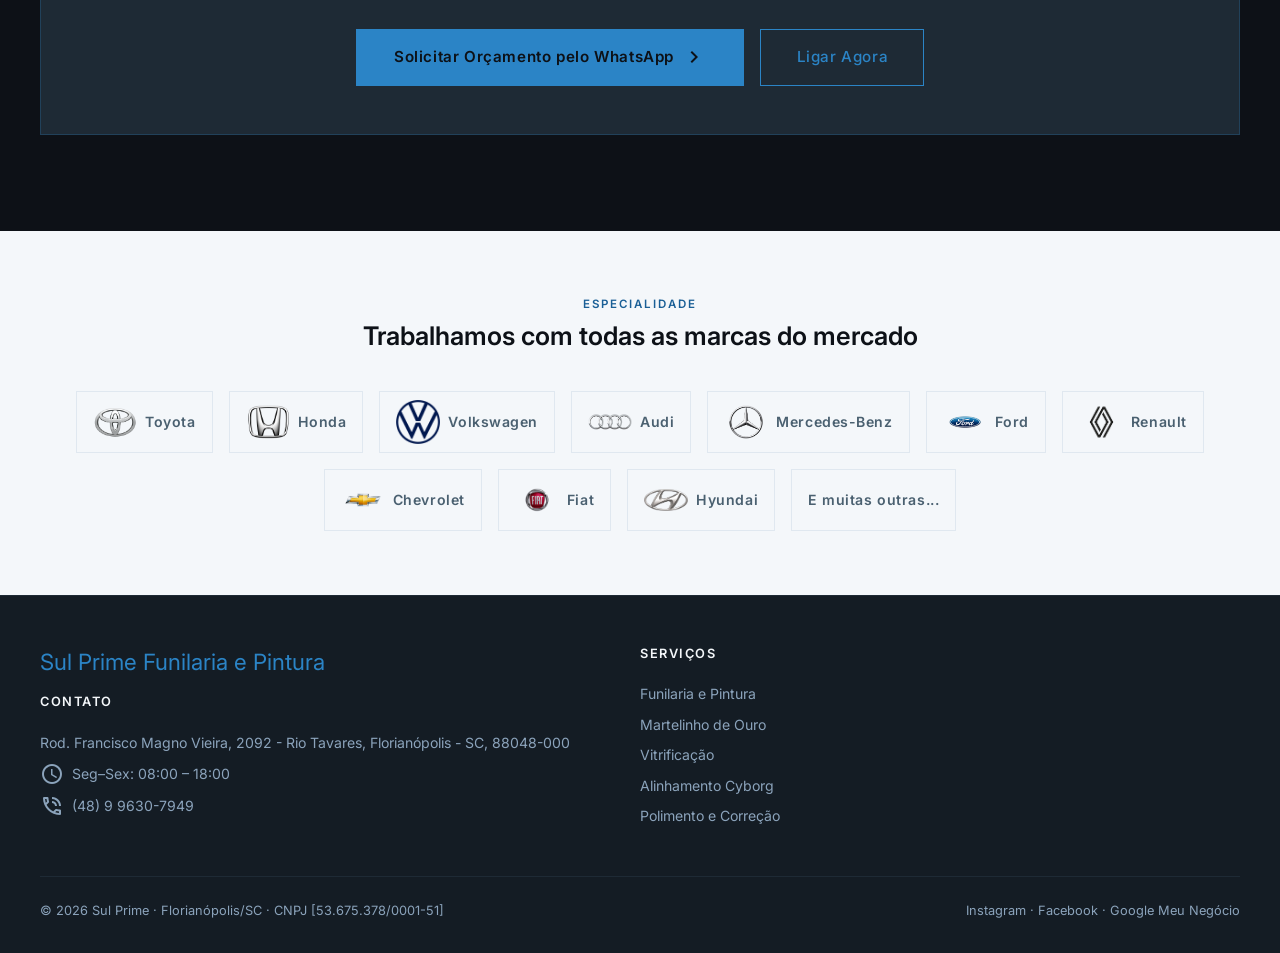
==== commit e8825027: "ajustes pos-feedback" ====
--- a/index.html
+++ b/index.html
@@ -26,24 +26,24 @@
   <!-- ═══ HERO ═══ -->
   <header>
     <div class="container">
-      <span class="label">Sul Prime · Studio Automotivo Premium · Florianópolis</span>
-
-      <h1>
-        <span>
-          Seu carro merece
-          <small>
-            Funilaria de alta precisão, pintura e vitrificação profissional. Entrega impecável, no prazo, sem que
-            ninguém perceba que ele foi tocado.
-          </small>
-        </span>
-        <span>
-          <div class="proof-item">
-            <span class="number">5,0</span>
-            <span class="desc"><span class="material-icons-outlined">star</span> Nota no Google</span>
-          </div>
-          reparos de qualidade.
-        </span>
-      </h1>
+      <span class="label">Sul Prime · Pintura e Funilaria · Florianópolis</span>
+
+      <div class="hero-title">
+        <h1>
+          <span>
+            Seu carro merece
+            <div class="proof-item">
+              <span class="number">5,0</span>
+              <span class="desc"><span class="material-icons-outlined">star</span> Nota no Google</span>
+            </div>
+          </span>
+          <span>
+            reparos de qualidade.
+          </span>
+        </h1>
+  
+        <p>Funilaria de alta precisão, pintura e vitrificação profissional. Entrega impecável e dentro do prazo.</p>
+      </div>
 
       <div class="hero-cta-group">
         <a href="https://wa.me/5548996307949" class="btn-primary" target="_blank">
@@ -71,7 +71,7 @@
   <main>
 
     <!-- ═══ DOR — ESPELHO ═══ -->
-    <section id="dor">
+    <!-- <section id="dor">
       <div class="container">
         <div class="header">
           <div class="titulo">
@@ -119,7 +119,7 @@
           <img src="./assets/img/dor.webp" alt="">
         </div>
       </div>
-    </section>
+    </section> -->
 
     <!-- ═══ SERVIÇOS ═══ -->
     <section id="servicos">
@@ -143,11 +143,10 @@
 
             <div class="card">
               <div class="icon">
-                <span class="material-icons-outlined" aria-hidden="true">schedule</span>
-              </div>
-              <h3>Pintura de rodas</h3>
-              <p>Tecnologia de espectrofotometria garante correspondência exata da cor. Ninguém vai perceber que o carro
-                foi repintado.</p>
+                <span class="material-icons-outlined" aria-hidden="true">settings</span>
+              </div>
+              <h3>Recuperação de Para-choque</h3>
+              <p>Reparo de danos, deformações, trincas e imperfeições no para-choque, com acabamento alinhado à estética original do veículo.</p>
             </div>
 
             <div class="card">
@@ -170,7 +169,7 @@
             </div>
           </div>
 
-          <img src="./assets/img/bmw.webp" alt="">
+          <!-- <img src="./assets/img/bmw.webp" alt=""> -->
 
           <div class="cards">
 
@@ -179,17 +178,15 @@
                 <span class="material-icons-outlined" aria-hidden="true">auto_fix_high</span>
               </div>
               <h3>Polimento e Correção de Pintura</h3>
-              <p>Eliminação de hologramas, riscos finos e marcas de cera mal aplicada. Superfície espelhada como saiu da
-                fábrica.</p>
-            </div>
-
-            <div class="card">
-              <div class="icon">
-                <span class="material-icons-outlined" aria-hidden="true">settings</span>
-              </div>
-              <h3>Recuperação de Para-choque</h3>
-              <p>Plástico amassado, riscado ou quebrado, reformado ou substituído com pintura que fecha o par com o
-                restante do carro.</p>
+              <p>Correção de imperfeições, riscos, manchas e desgastes na pintura, devolvendo brilho, uniformidade e acabamento ao veículo.</p>
+            </div>
+
+            <div class="card">
+              <div class="icon">
+                <span class="material-icons-outlined" aria-hidden="true">schedule</span>
+              </div>
+              <h3>Pintura de rodas</h3>
+              <p>A pintura de rodas automotivas serve tanto para personalizar o visual do veículo quanto para corrigir arranhões e proteger contra a corrosão. O processo envolve lixamento, limpeza profunda, isolamento do pneu e aplicação de técnicas como pintura eletrostática ou diamantagem.</p>
             </div>
 
             <div class="card">
@@ -197,8 +194,7 @@
                 <span class="material-icons-outlined" aria-hidden="true">no_crash</span>
               </div>
               <h3>Alinhamento Cyborg</h3>
-              <p>Plástico amassado, riscado ou quebrado, reformado ou substituído com pintura que fecha o par com o
-                restante do carro.</p>
+              <p>Correção de deformações causadas por impacto, permitindo o encaixe correto de portas, capô ou porta-malas, além de restabelecer os parâmetros para o alinhamento de suspensão.</p>
             </div>
           </div>
 
@@ -221,12 +217,8 @@
             <div class="small">Avaliações verificadas</div>
           </div>
           <div class="numero-item">
-            <div class="big">5 anos</div>
-            <div class="small">Garantia nos serviços</div>
-          </div>
-          <div class="numero-item">
-            <div class="big">100%</div>
-            <div class="small">Cor original garantida</div>
+            <div class="big">200+</div>
+            <div class="small">Clientes satisfeitos</div>
           </div>
         </div>
       </div>
@@ -238,7 +230,7 @@
         <div class="header">
           <div class="titulo">
             <span class="label">Por que nos escolher</span>
-            <h2>Os padrões que você exige.<br>A entrega que você merece.</h2>
+            <h2>Os padrões que você exige. A entrega que você merece.</h2>
           </div>
           <div class="dif-cta-center">
             <a href="https://wa.me/5548999999999" class="btn-primary" target="_blank">
@@ -253,45 +245,19 @@
             <div class="texto">
               <div class="dif-num">01</div>
               <div class="dif-content">
-                <h3>Garantia de 5 Anos. Sem Letras Miúdas</h3>
-                <p>Nossos serviços de funilaria e pintura têm 5 anos de garantia total. Você não precisa torcer para dar
-                  certo: nós garantimos por escrito.</p>
-              </div>
-
-            </div>
-            <img src="./assets/img/garantia.webp" alt="">
+                <h3>Materiais de Alta Performance</h3>
+                <p>Trabalhamos apenas com vernizes e tintas de alta durabilidade. Sem produtos que amarelam em 6 meses,
+                  sem atalhos que comprometem o resultado.</p>
+              </div>
+            </div>
+
+            <img src="./assets/img/alta-performance.webp" alt="">
           </div>
 
           <div class="card">
             <div class="texto">
               <div class="dif-num">02</div>
               <div class="dif-content">
-                <h3>Cor Original Garantida. Zero Diferença de Tom</h3>
-                <p>Utilizamos técnicas para identificar a cor exata do seu carro. Ninguém vai perceber que a lataria foi
-                  repintada.</p>
-              </div>
-            </div>
-
-            <img src="./assets/img/cor-original.webp" alt="">
-          </div>
-
-          <div class="card">
-            <div class="texto">
-              <div class="dif-num">03</div>
-              <div class="dif-content">
-                <h3>Materiais de Alta Performance</h3>
-                <p>Trabalhamos apenas com vernizes e tintas de alta durabilidade. Sem produtos que amarelam em 6 meses,
-                  sem atalhos que comprometem o resultado.</p>
-              </div>
-            </div>
-
-            <img src="./assets/img/alta-performance.webp" alt="">
-          </div>
-
-          <div class="card">
-            <div class="texto">
-              <div class="dif-num">04</div>
-              <div class="dif-content">
                 <h3>Prazo Combinado. Entrega Garantida.</h3>
                 <p>Combinamos uma data e entregamos. Sem "acabou o verniz", sem "a cabine está ocupada". Seu carro não é
                   pretexto para improviso.</p>
@@ -320,9 +286,7 @@
 
           <div class="texto">
             <p>
-              Criamos a Sul Prime com um único propósito: ser o lugar de confiança que o dono de um carro premium
-              merece. Um ambiente limpo, organizado, com profissionais que falam sua língua e que entendem que o seu
-              carro é uma extensão de tudo que você construiu.
+              Criamos a Sul Prime com um único propósito: ser o lugar de confiança que o dono de um carro merece. Um ambiente organizado, com profissionais que falam sua língua e que entendem que o seu carro é uma extensão de tudo que você construiu.
             </p>
             <p>
               Aqui, cada veículo é tratado com o mesmo cuidado que teríamos com o nosso próprio. Não existe "bom o
@@ -356,7 +320,7 @@
     </section>
 
     <!-- ═══ GARANTIAS / OBJEÇÕES ═══ -->
-    <section id="garantias">
+    <!-- <section id="garantias">
       <div class="container">
         <div class="section-header">
           <span class="label">Suas dúvidas, respondidas</span>
@@ -410,7 +374,7 @@
 
         </div>
       </div>
-    </section>
+    </section> -->
 
     <!-- ═══ DEPOIMENTOS ═══ -->
     <section id="depoimentos">
@@ -466,7 +430,7 @@
     </section>
 
     <!-- ═══ CTA FINAL ═══ -->
-    <section id="cta-final">
+    <!-- <section id="cta-final">
       <div class="container">
         <span class="label">Dê o próximo passo</span>
         <h2>Você trabalhou duro para conquistar esse carro. Ele merece refletir isso.</h2>
@@ -482,7 +446,7 @@
           <a href="tel:+5548996307949" class="btn-outline">Ligar: (48) 9 9630-7949</a>
         </div>
       </div>
-    </section>
+    </section> -->
   </main>
 
   <!-- ═══ FOOTER ═══ -->
@@ -490,10 +454,15 @@
     <div class="container">
       <div class="footer-grid">
 
-        <div class="footer-brand">
-          <span class="brand-name">Sul Prime</span>
-          <p>Funilaria de precisão, pintura com escaneamento de cor e estética automotiva premium para quem não aceita
-            resultado mediano em Florianópolis.</p>
+        <div class="footer-col">
+          <div class="footer-brand">
+            <span class="brand-name">Sul Prime Funilaria e Pintura</span>
+          </div>
+
+          <h4>Contato</h4>
+          <p>Rod. Francisco Magno Vieira, 2092 - Rio Tavares, Florianópolis - SC, 88048-000</p>
+          <p><span class="material-icons-outlined">access_time</span> Seg–Sex: 08:00 – 18:00</p>
+          <p><span class="material-icons-outlined">phone_in_talk</span> (48) 9 9630-7949</p>
         </div>
 
         <div class="footer-col">
@@ -504,14 +473,6 @@
           <a href="#servicos">Alinhamento Cyborg</a>
           <a href="#servicos">Polimento e Correção</a>
         </div>
-
-        <div class="footer-col">
-          <h4>Contato</h4>
-          <p>Rod. Francisco Magno Vieira, 2092 - Rio Tavares, Florianópolis - SC, 88048-000</p>
-          <p><span class="material-icons-outlined">access_time</span> Seg–Sex: 08:00 – 18:00</p>
-          <p><span class="material-icons-outlined">phone_in_talk</span> (48) 9 9630-7949</p>
-        </div>
-
       </div>
 
       <div class="footer-bottom">
--- a/assets/css/styles.css
+++ b/assets/css/styles.css
@@ -136,7 +136,7 @@
     right: 2rem;
     z-index: 999;
     background: #25D366;
-    color: #fff;
+    color: var(--silver);
     width: 58px;
     height: 58px;
     border-radius: 50%;
@@ -216,15 +216,23 @@
     content: '';
 }
 
-header h1 {
+header .hero-title {
+    display: flex;
+    flex-direction: column;
+    align-items: center;
+    justify-content: center;
+    gap: .9rem;
+}
+
+header .hero-title h1 {
     width: 100%;
     display: flex;
     flex-direction: column;
     align-items: flex-end;
-    color: #fff;
-}
-
-header h1 span {
+    color: var(--silver);
+}
+
+header .hero-title h1 span:not(.proof-item span) {
     width: 100%;
     display: flex;
     flex-direction: row;
@@ -233,20 +241,30 @@
     gap: 0;
 }
 
-header h1 span:last-child:not(.proof-item span) {
+header .hero-title h1 span:last-child:not(.proof-item span) {
     color: var(--gold-light);
-}
-
-header h1 span:first-child small {
+    justify-content: flex-end;
+}
+
+/* header h1 span:first-child small {
     width: 360px;
-}
-
-header h1 span small {
+} */
+
+/* header h1 span small {
     font-size: .9rem;
     text-transform: none;
     color: var(--silver-dark);
     font-weight: 400;
     width: 300px;
+} */
+
+header .hero-title p {
+    width: 100%;
+    text-align: left;
+    text-transform: uppercase;
+    font-size: 1.2rem;
+    font-weight: 500;
+    color: var(--silver-dark);    
 }
 
 header .hero-cta-group {
@@ -341,7 +359,7 @@
     position: relative;
     width: 64px;
     height: 64px;
-    background: #fff;
+    background: var(--silver);
     border-radius: 120px;
     padding: .7rem;
     z-index: 2;
@@ -367,23 +385,25 @@
         bottom: auto;
     }
 
+    header .hero-title {
+        padding-top: 2rem;
+    }
+    
     header h1 span {
-        flex-direction: column-reverse;
+        position: relative;
         gap: 1rem;
         text-align: left;
-    }
-
-    header h1 span:first-child small {
-        width: 100%;
     }
 
     header .proof-item {
         width: 100%;
         flex-direction: row;
         align-items: center;
-        justify-content: flex-end;
         gap: .5rem;
         margin-top: 1rem;
+        position: absolute;
+        bottom: calc(100% + 1rem);
+        left: 0;
     }
 
     header .proof-item .number {
@@ -394,6 +414,11 @@
         width: fit-content;
         font-size: .65rem;
     }
+
+    header .hero-title p {
+        text-transform: none;
+        font-size: 1rem;
+    }
     
 }
 
@@ -401,7 +426,7 @@
 /* ═══════════════════════════
     DOR — SEÇÃO ESPELHO
 ═══════════════════════════ */
-#dor {
+/* #dor {
     background: var(--silver);
     color: var(--text-dark);
     padding: 5rem 0;
@@ -582,7 +607,7 @@
         width: 100%;
         height: auto;
     }
-}
+} */
 
 /* ═══════════════════════════
     SERVIÇOS
@@ -608,23 +633,25 @@
     position: relative;
     display: flex;
     flex-direction: column;
-    gap: 19rem;
-}
-
-#servicos .conteudo img {
+    gap: 1rem;
+}
+
+/* #servicos .conteudo img {
     position: absolute;
     width: 100%;
     height: 100%;
     object-fit: contain;
     pointer-events: none;
     object-position: 0 245px;
-}
+    z-index: 2;
+} */
 
 
 #servicos .cards {
     display: flex;
     flex-direction: row;
     gap: 1rem;
+    z-index: 0;
 }
 
 #servicos .card {
@@ -743,7 +770,7 @@
     font-size: 1rem;
     font-family: 'Inter', sans-serif;
     font-weight: 600;
-    color: #fff;
+    color: var(--silver);
     margin-bottom: 0.5rem;
 }
 
@@ -766,10 +793,10 @@
         gap: 1rem;
     }
 
-    #servicos .conteudo img {
+    /* #servicos .conteudo img {
         position: relative;
         object-position: 0;
-    }
+    } */
 }
 
 /* ═══════════════════════════
@@ -800,7 +827,7 @@
     font-family: 'Inter', sans-serif;
     font-size: 3rem;
     font-weight: 700;
-    color: #fff;
+    color: var(--silver);
     line-height: 1;
 }
 
@@ -814,6 +841,13 @@
 }
 
 @media (max-width:426px) {
+    .numeros-grid {
+        display: flex;
+        flex-direction: column;
+        align-items: center;
+        justify-content: center;
+    }
+
     .numero-item .big {
         font-size: 2rem;
     }
@@ -842,6 +876,10 @@
     flex-direction: row;
     justify-content: space-between;
     align-items: flex-end;
+}
+
+#diferenciais .header .titulo {
+    max-width: 610px;
 }
 
 #diferenciais .container {
@@ -895,7 +933,7 @@
 .dif-content h3 {
     font-size: 1.5rem;
     font-weight: 600;
-    color: #fff;
+    color: var(--silver);
     margin-bottom: 0.5rem;
 }
 
@@ -1063,7 +1101,7 @@
 /* ═══════════════════════════
     MEDOS / OBJEÇÕES
 ═══════════════════════════ */
-#garantias {
+/* #garantias {
     background: var(--onyx-soft);
     padding: 6rem 0;
 }
@@ -1153,7 +1191,7 @@
         right: -100px;
         transform: none;
     }
-}
+} */
 
 /* ═══════════════════════════
     DEPOIMENTOS
@@ -1317,7 +1355,7 @@
 
 .review-name {
     font-weight: 600;
-    color: #fff;
+    color: var(--silver);
 }
 
 .review-source {
@@ -1336,14 +1374,14 @@
     height: 100%;
     display: grid;
     place-items: center;
-    color: #fff;
+    color: var(--silver);
     background: rgba(255, 255, 255, 0.08);
     font-weight: 700;
 }
 
 .carousel-control {
     background: rgba(255, 255, 255, 0.08);
-    color: #fff;
+    color: var(--silver);
     border: none;
     width: 44px;
     height: 44px;
@@ -1390,7 +1428,7 @@
 }
 
 .cta-banner h2 {
-    color: #fff;
+    color: var(--silver);
     font-size: clamp(1.4rem, 2.5vw, 1.9rem);
     margin-bottom: 0.8rem;
 }
@@ -1446,7 +1484,7 @@
     flex-direction: row;
     align-items: center;
     gap: .5rem;
-    background: #fff;
+    background: var(--silver);
     border: 1px solid var(--silver-mid);
     padding: .5rem 1rem;
     font-size: 0.88rem;
@@ -1465,7 +1503,7 @@
 /* ═══════════════════════════
     CTA FINAL
 ═══════════════════════════ */
-#cta-final {
+/* #cta-final {
     background: var(--onyx);
     padding: 6rem 0;
     text-align: center;
@@ -1473,7 +1511,7 @@
 
 #cta-final h2 {
     width: 800px;
-    color: #fff;
+    color: var(--silver);
     margin: 0 auto 1rem;
 }
 
@@ -1495,7 +1533,7 @@
     #cta-final h2 {
         width: 100%;
     }
-}
+} */
 
 /* ═══════════════════════════
     FOOTER
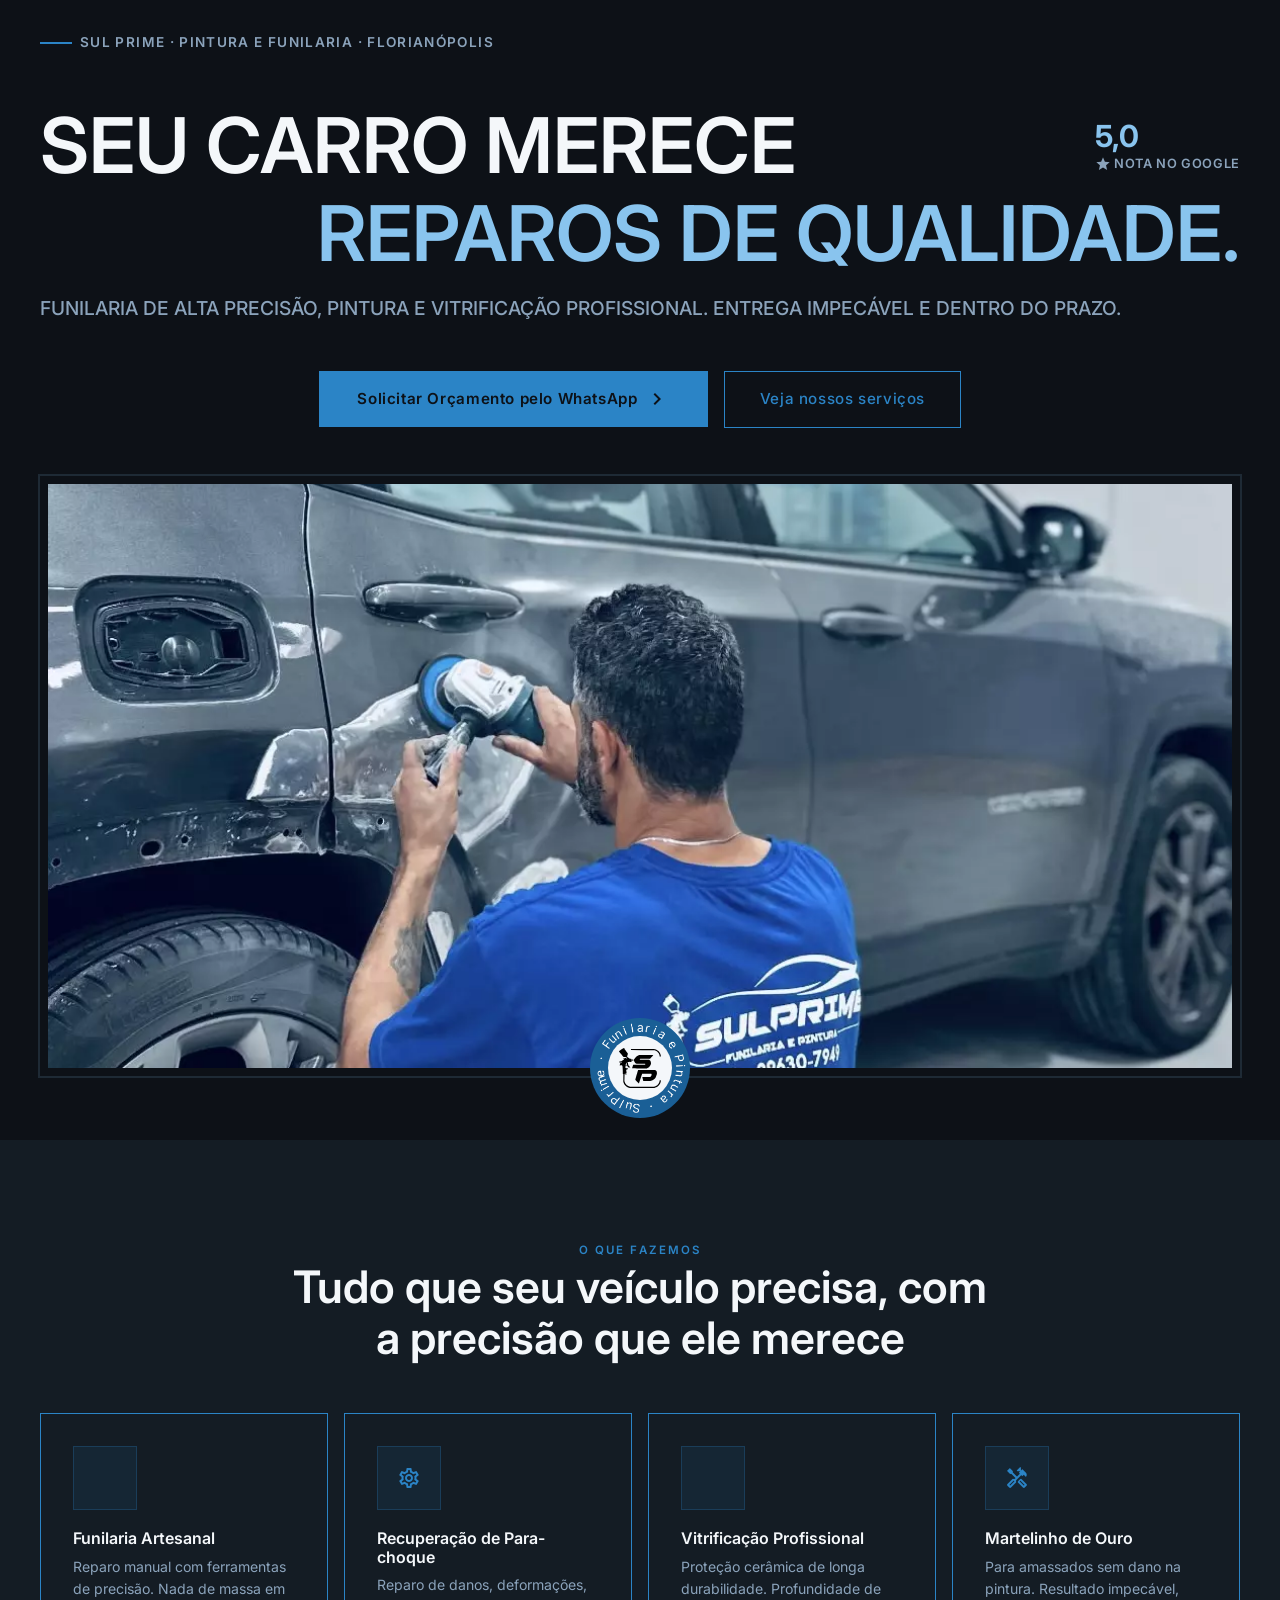
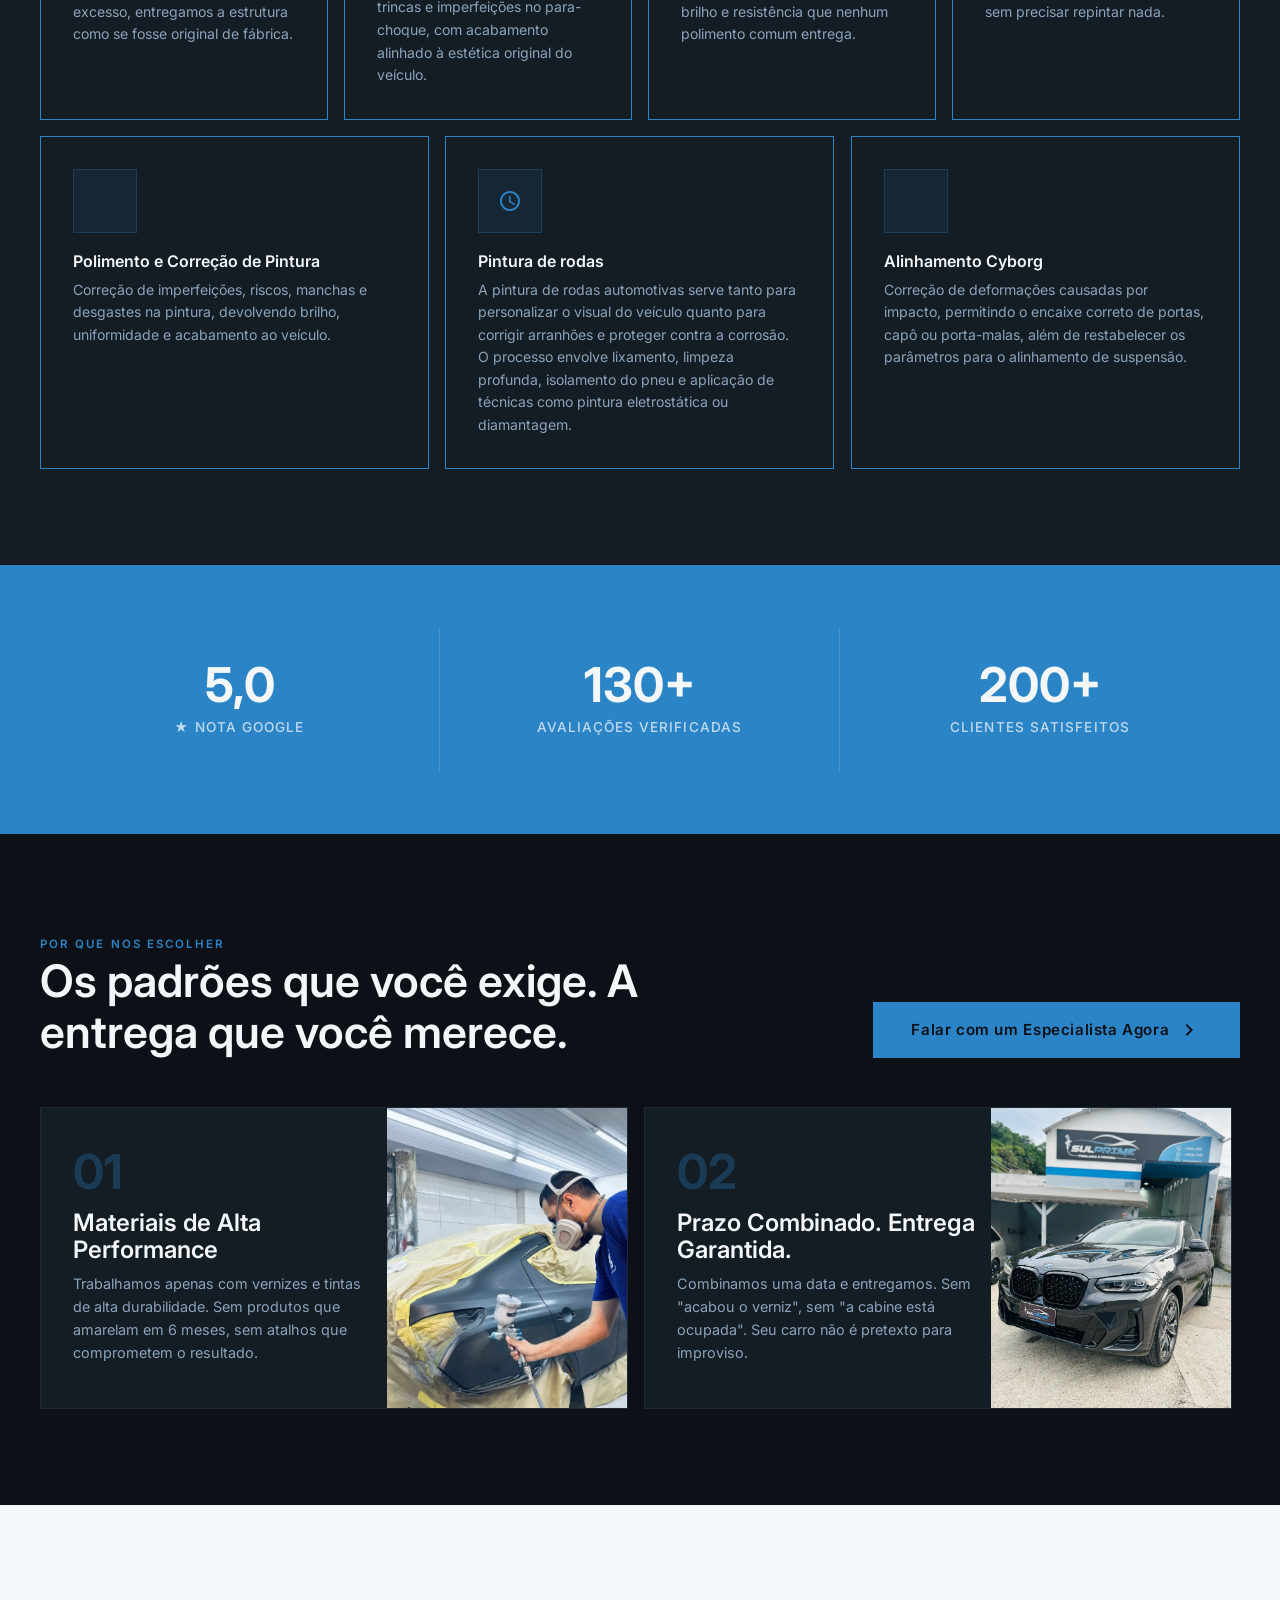
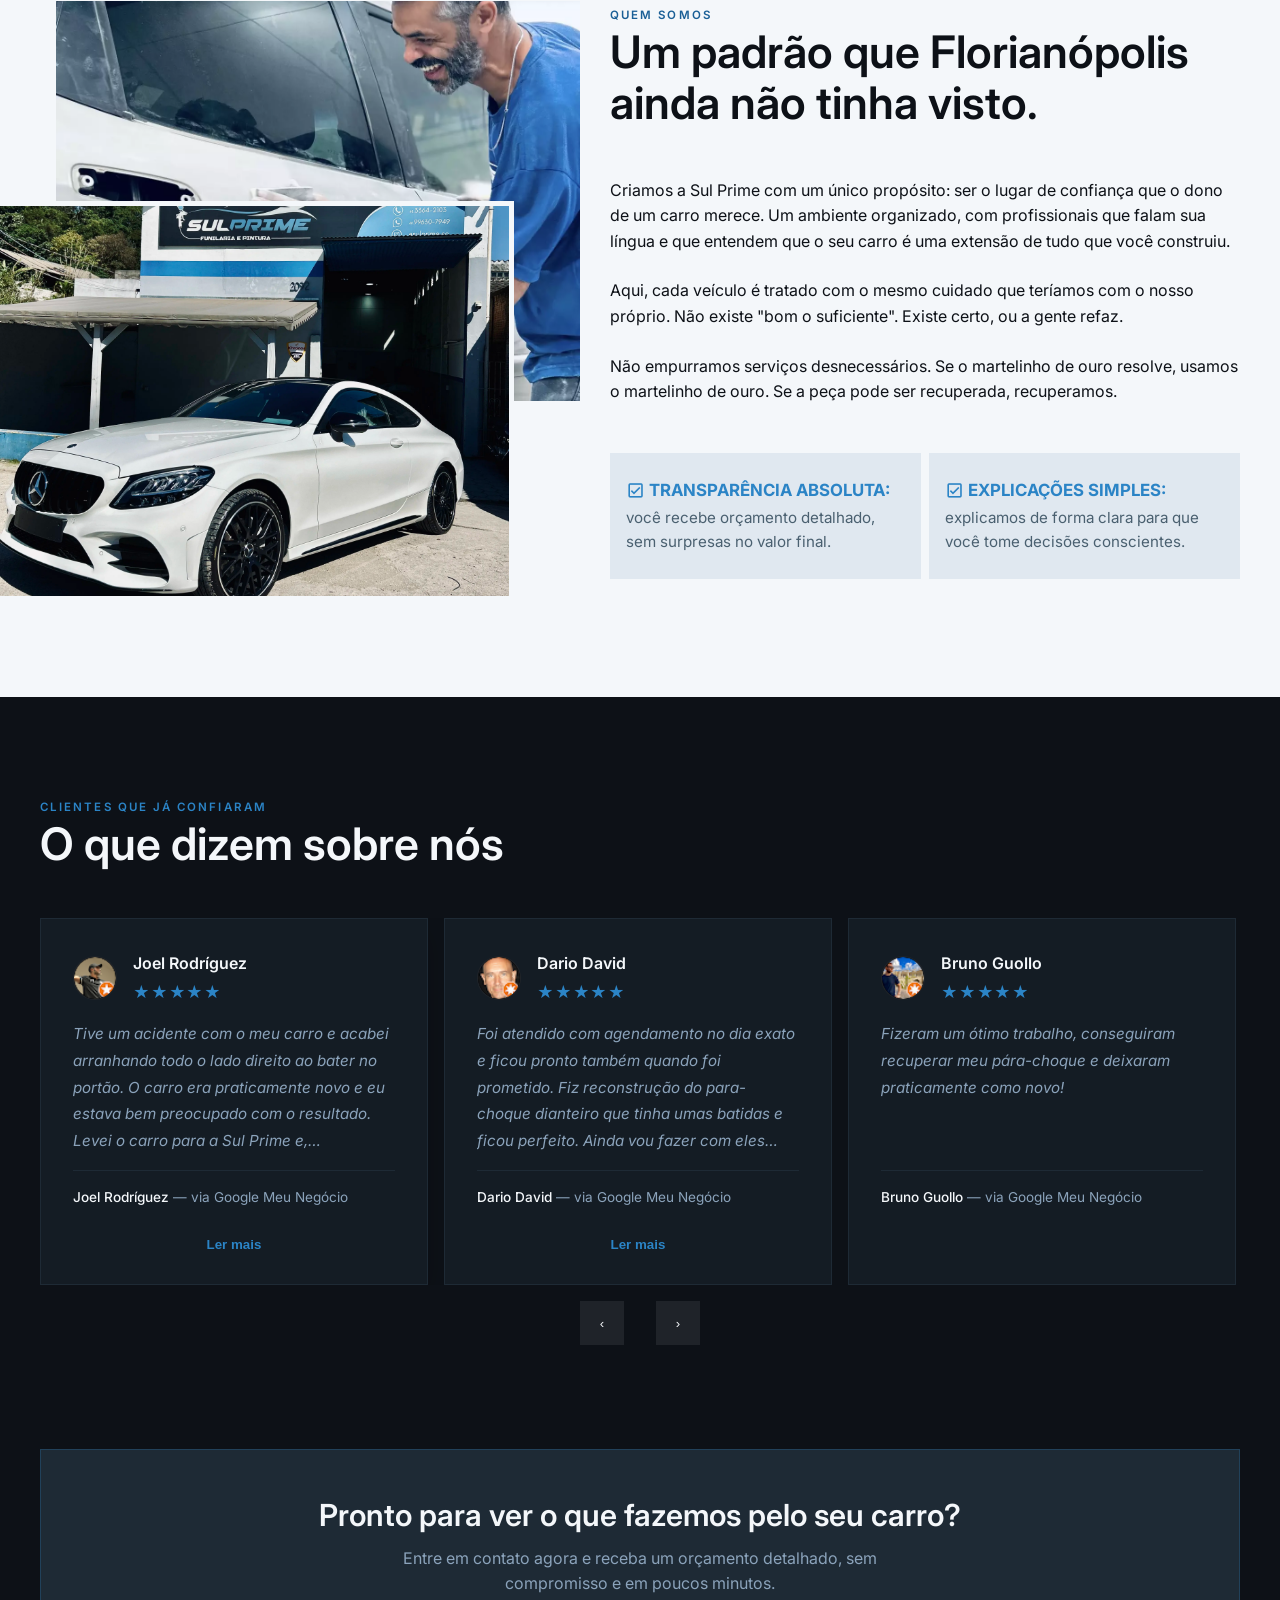
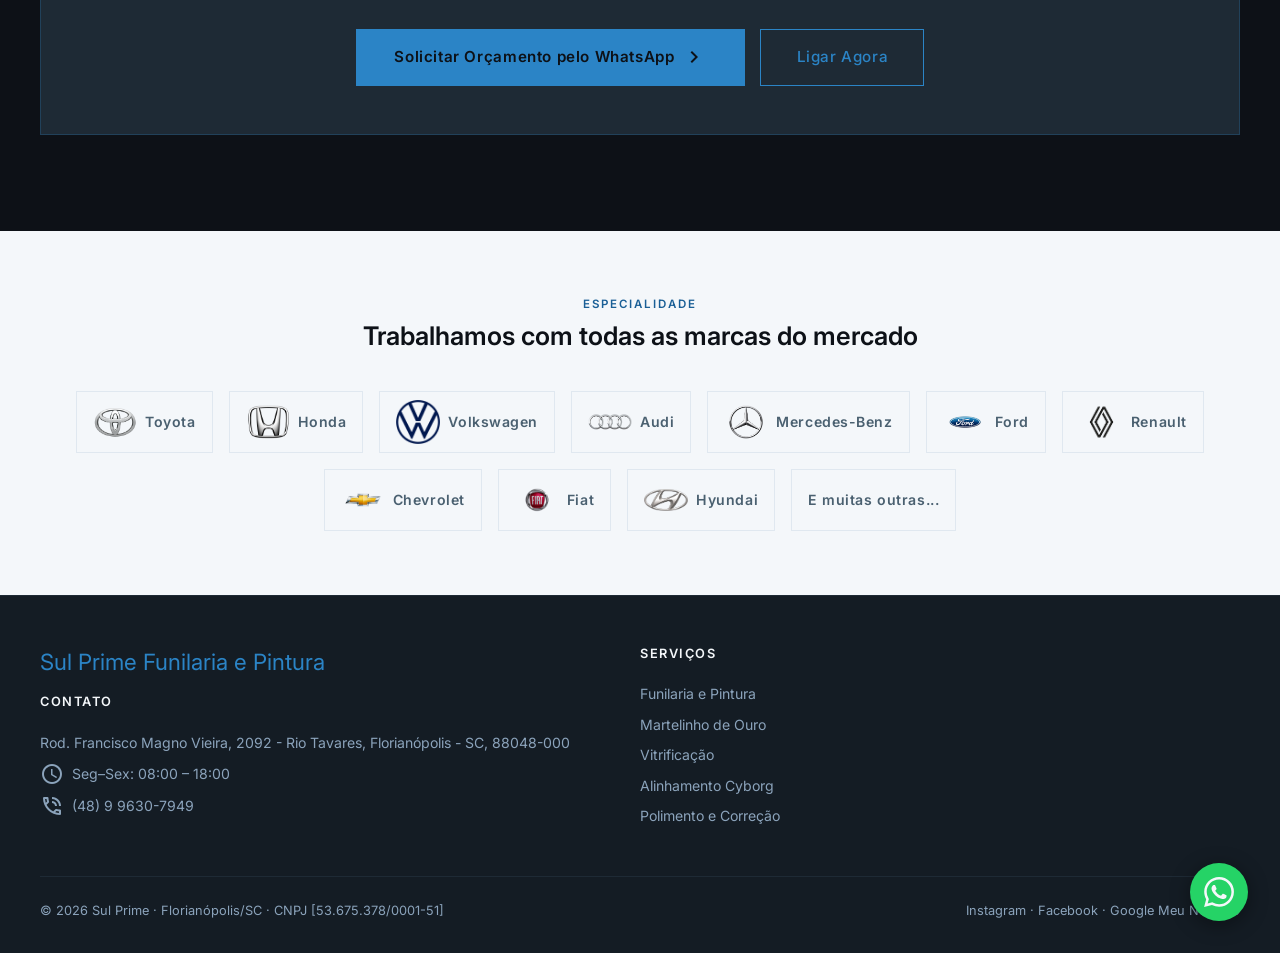
==== commit ec68f200: "melhora performance e  SEO" ====
--- a/index.html
+++ b/index.html
@@ -4,15 +4,61 @@
 <head>
   <meta charset="UTF-8">
   <meta name="viewport" content="width=device-width, initial-scale=1.0">
-  <title>Sul Prime — Florianópolis</title>
-  <link rel="preconnect" href="https://fonts.googleapis.com">
+  <meta name="description" content="Sul Prime: pintura, funilaria e vitrificação profissional em Florianópolis. Avaliação 5,0 no Google. Serviços de alta precisão com entrega dentro do prazo.">
+  <meta name="keywords" content="pintura automotiva, funilaria, vitrificação, Florianópolis, reparos de carro">
+  <meta name="author" content="Sul Prime Florianópolis">
+  <meta name="robots" content="index, follow">
+  <meta name="viewport" content="width=device-width, initial-scale=1.0, maximum-scale=5.0">
+  
+  <!-- Open Graph / Facebook -->
+  <meta property="og:type" content="business.business">
+  <meta property="og:url" content="https://sulprimebr.com/">
+  <meta property="og:title" content="Sul Prime — Pintura e Funilaria em Florianópolis">
+  <meta property="og:description" content="Funilaria de alta precisão, pintura profissional e vitrificação. Avaliação 5,0 no Google. Entrega garantida dentro do prazo.">
+  <meta property="og:image" content="https://sulprimebr.com/assets/img/header.webp">
+  
+  <!-- Canonical URL -->
+  <link rel="canonical" href="https://sulprimebr.com/">
+  
+  <title>Sul Prime — Florianópolis | Pintura e Funilaria</title>
+  
+  <!-- Cache Control -->
+  <meta http-equiv="Cache-Control" content="public, max-age=31536000, immutable">
+  
+  <!-- Font Optimization -->
+  <link rel="preconnect" href="https://fonts.googleapis.com" crossorigin>
+  <link rel="preconnect" href="https://fonts.gstatic.com" crossorigin>
+  <link rel="preload" href="https://fonts.googleapis.com/css2?family=Inter:wght@400;600;700&display=swap" as="style">
   <link href="https://fonts.googleapis.com/css2?family=Inter:wght@400;600;700&display=swap" rel="stylesheet">
-  <link href="https://fonts.googleapis.com/css2?family=Material+Icons+Outlined" rel="stylesheet" />
+  <link href="https://fonts.googleapis.com/css2?family=Material+Icons+Outlined&display=block" rel="stylesheet" />
   <link rel="stylesheet" href="./assets/css/styles.css">
   <link rel="shortcut icon" href="./assets/img/fav.svg" type="image/x-icon">
+  
+  <!-- Performance: Preconnect a recursos externos -->
+  <link rel="preconnect" href="https://www.googletagmanager.com">
+  
+  <!-- Performance: DNS Prefetch -->
+  <link rel="dns-prefetch" href="https://www.google-analytics.com">
+  
+  <!-- Performance: Meta tags adicionais -->
+  <meta http-equiv="X-UA-Compatible" content="IE=edge">
+  <meta name="theme-color" content="#2b84c6">
+
+  <!-- Google Tag Manager -->
+<script defer>(function(w,d,s,l,i){w[l]=w[l]||[];w[l].push({'gtm.start':
+new Date().getTime(),event:'gtm.js'});var f=d.getElementsByTagName(s)[0],
+j=d.createElement(s),dl=l!='dataLayer'?'&l='+l:'';j.async=true;j.src=
+'https://www.googletagmanager.com/gtm.js?id='+i+dl;f.parentNode.insertBefore(j,f);
+})(window,document,'script','dataLayer','GTM-5Q6649VL');</script>
+<!-- End Google Tag Manager -->
 </head>
 
 <body>
+
+  <!-- Google Tag Manager (noscript) -->
+<noscript><iframe src="https://www.googletagmanager.com/ns.html?id=GTM-5Q6649VL"
+height="0" width="0" style="display:none;visibility:hidden"></iframe></noscript>
+<!-- End Google Tag Manager (noscript) -->
 
   <!-- Floating WhatsApp -->
   <a href="https://wa.me/5548996307949" class="wa-float" target="_blank" rel="noopener"
@@ -54,13 +100,13 @@
       </div>
 
       <div class="hero-img">
-        <img src="./assets/img/header.webp" alt="">
+        <img src="./assets/img/header.webp" alt="Serviço de pintura e funilaria Sul Prime" width="600" height="400" fetchpriority="high">
         <div class="logo-animada">
           <div class="texto-animado">
-            <img src="./assets/img/texto-animado.webp" alt="">
+            <img src="./assets/img/texto-animado.webp" alt="" width="200" height="200">
           </div>
           <div class="logo-estatica">
-            <img src="./assets/img/fav.svg" alt="">
+            <img src="./assets/img/fav.svg" alt="Logo Sul Prime" width="100" height="100">
           </div>
         </div>
       </div>
@@ -251,7 +297,7 @@
               </div>
             </div>
 
-            <img src="./assets/img/alta-performance.webp" alt="">
+            <img src="./assets/img/alta-performance.webp" alt="Materiais de alta performance" width="400" height="300" loading="lazy">
           </div>
 
           <div class="card">
@@ -264,7 +310,7 @@
               </div>
             </div>
 
-            <img src="./assets/img/entrega.webp" alt="">
+            <img src="./assets/img/entrega.webp" alt="Entrega de carro reparado" width="400" height="300" loading="lazy">
           </div>
         </div>
       </div>
@@ -274,8 +320,8 @@
     <section id="sobre">
       <div class="container">
         <div class="imgs">
-          <img src="./assets/img/sobre-01.webp" alt="">
-          <img src="./assets/img/sobre-02.webp" alt="">
+          <img src="./assets/img/sobre-01.webp" alt="Equipe Sul Prime" width="400" height="300" loading="lazy">
+          <img src="./assets/img/sobre-02.webp" alt="Ambiente de trabalho Sul Prime" width="400" height="300" loading="lazy">
         </div>
 
         <div class="conteudo">
@@ -486,7 +532,8 @@
     </div>
   </footer>
 
-  <script src="./assets/js/main.js"></script>
+  <script src="./assets/js/optimization.js" defer></script>
+  <script src="./assets/js/main.js" defer></script>
 </body>
 
 </html>
--- a/assets/css/styles.css
+++ b/assets/css/styles.css
@@ -24,6 +24,7 @@
 html {
     scroll-behavior: smooth;
     overflow-x: hidden;
+    font-size: 1rem;
 }
 
 body {
@@ -32,6 +33,19 @@
     color: var(--text-light);
     line-height: 1.6;
     overflow-x: hidden;
+    contain: layout style paint;
+}
+
+/* Respeitar preferência de movimento reduzido */
+@media (prefers-reduced-motion: reduce) {
+    *,
+    *::before,
+    *::after {
+        animation-duration: 0.01ms !important;
+        animation-iteration-count: 1 !important;
+        transition-duration: 0.01ms !important;
+        scroll-behavior: auto !important;
+    }
 }
 
 /* ── TYPOGRAPHY ── */
@@ -71,10 +85,12 @@
 .container {
     width: 1200px;
     margin: 0 auto;
+    contain: layout;
 }
 
 section {
     padding: 6rem 0;
+    contain: layout style paint;
 }
 
 /* ── BUTTONS ── */
@@ -95,6 +111,7 @@
     text-decoration: none;
     cursor: pointer;
     transition: background 0.2s, transform 0.15s;
+    will-change: transform, background;
 }
 
 .btn-primary:hover {
@@ -157,9 +174,9 @@
     height: 30px;
 }
 
-@media (max-width: 426px) {
+@media (max-width:768px) {
     .container {
-        width: 375px;
+        width: calc(100% - 2rem);
     }
 
     .btn-primary,
@@ -371,7 +388,7 @@
     object-fit: contain;
 }
 
-@media (max-width:426px) {
+@media (max-width:768px) {
     header .label {
         font-size: .55rem;
         margin-left: 0;
@@ -566,7 +583,7 @@
     font-weight: 400;
 }
 
-@media (max-width:426px) {
+@media (max-width:768px) {
     #dor .header {
         gap: 1rem;
     }
@@ -780,7 +797,7 @@
     line-height: 1.6;
 }
 
-@media (max-width:426px) {
+@media (max-width:768px) {
     #servicos .titulo {
         width: 100%;
     }
@@ -840,7 +857,7 @@
     letter-spacing: 0.08em;
 }
 
-@media (max-width:426px) {
+@media (max-width:768px) {
     .numeros-grid {
         display: flex;
         flex-direction: column;
@@ -943,7 +960,7 @@
     line-height: 1.6;
 }
 
-@media (max-width:426px) {
+@media (max-width:768px) {
     #diferenciais .header {
         flex-direction: column;
         align-items: flex-start;
@@ -1064,7 +1081,7 @@
     gap: 1.5rem;
 }
 
-@media (max-width:426px) {
+@media (max-width:768px) {
     #sobre .container {
         flex-direction: column-reverse;
         gap: 3rem;
@@ -1175,7 +1192,7 @@
     color: var(--gold);
 }
 
-@media (max-width:426px) {
+@media (max-width:768px) {
     #garantias .garantias {
         flex-direction: column;
     }
@@ -1414,6 +1431,12 @@
 
 .carousel-indicator.active {
     background: var(--gold);
+}
+
+@media (max-width:768px) {
+    #depoimentos .cta-banner-btns a {
+        font-size: .75rem;
+    }
 }
 
 /* ═══════════════════════════
@@ -1529,7 +1552,7 @@
     flex-wrap: wrap;
 }
 
-@media (max-width:426px) {
+@media (max-width:768px) {
     #cta-final h2 {
         width: 100%;
     }
@@ -1610,7 +1633,7 @@
     gap: 1rem;
 }
 
-@media (max-width:426px) {
+@media (max-width:768px) {
     .footer-grid {
         grid-template-columns: 1fr;
         gap: 2rem;
